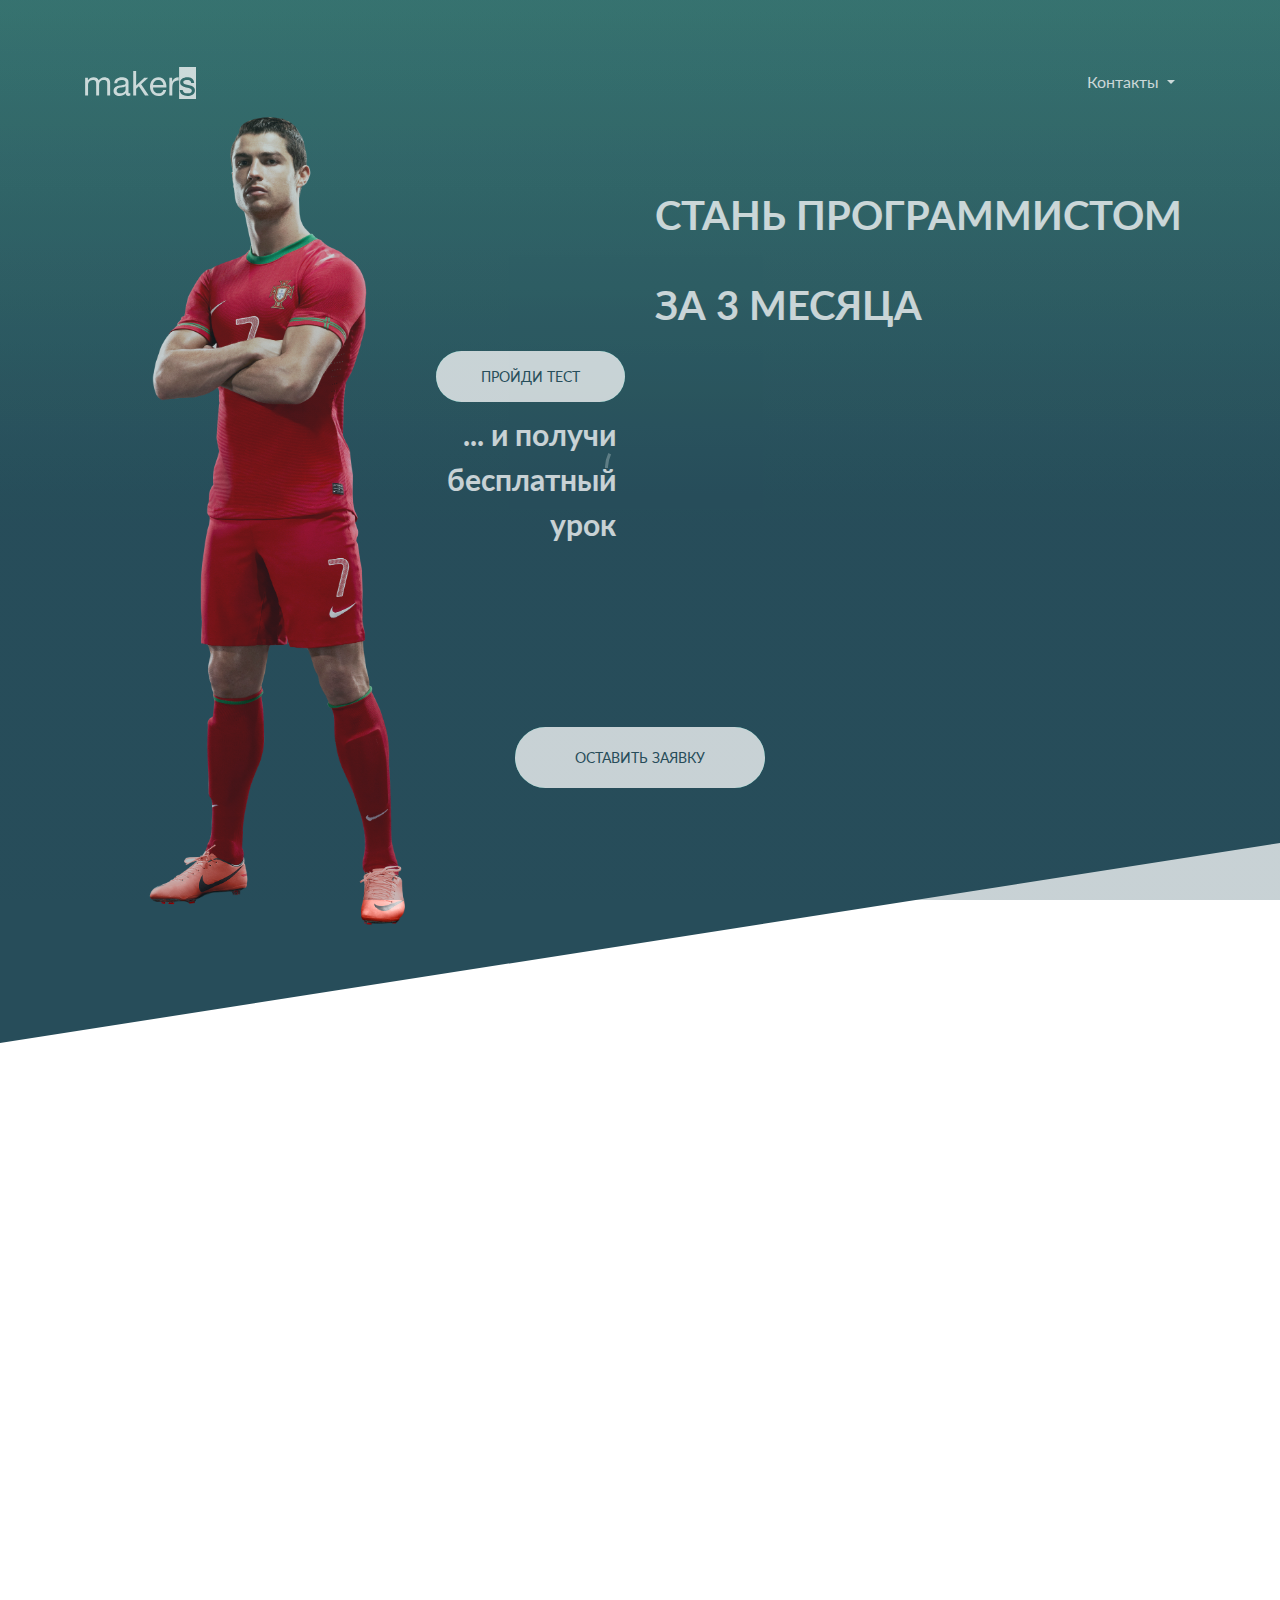
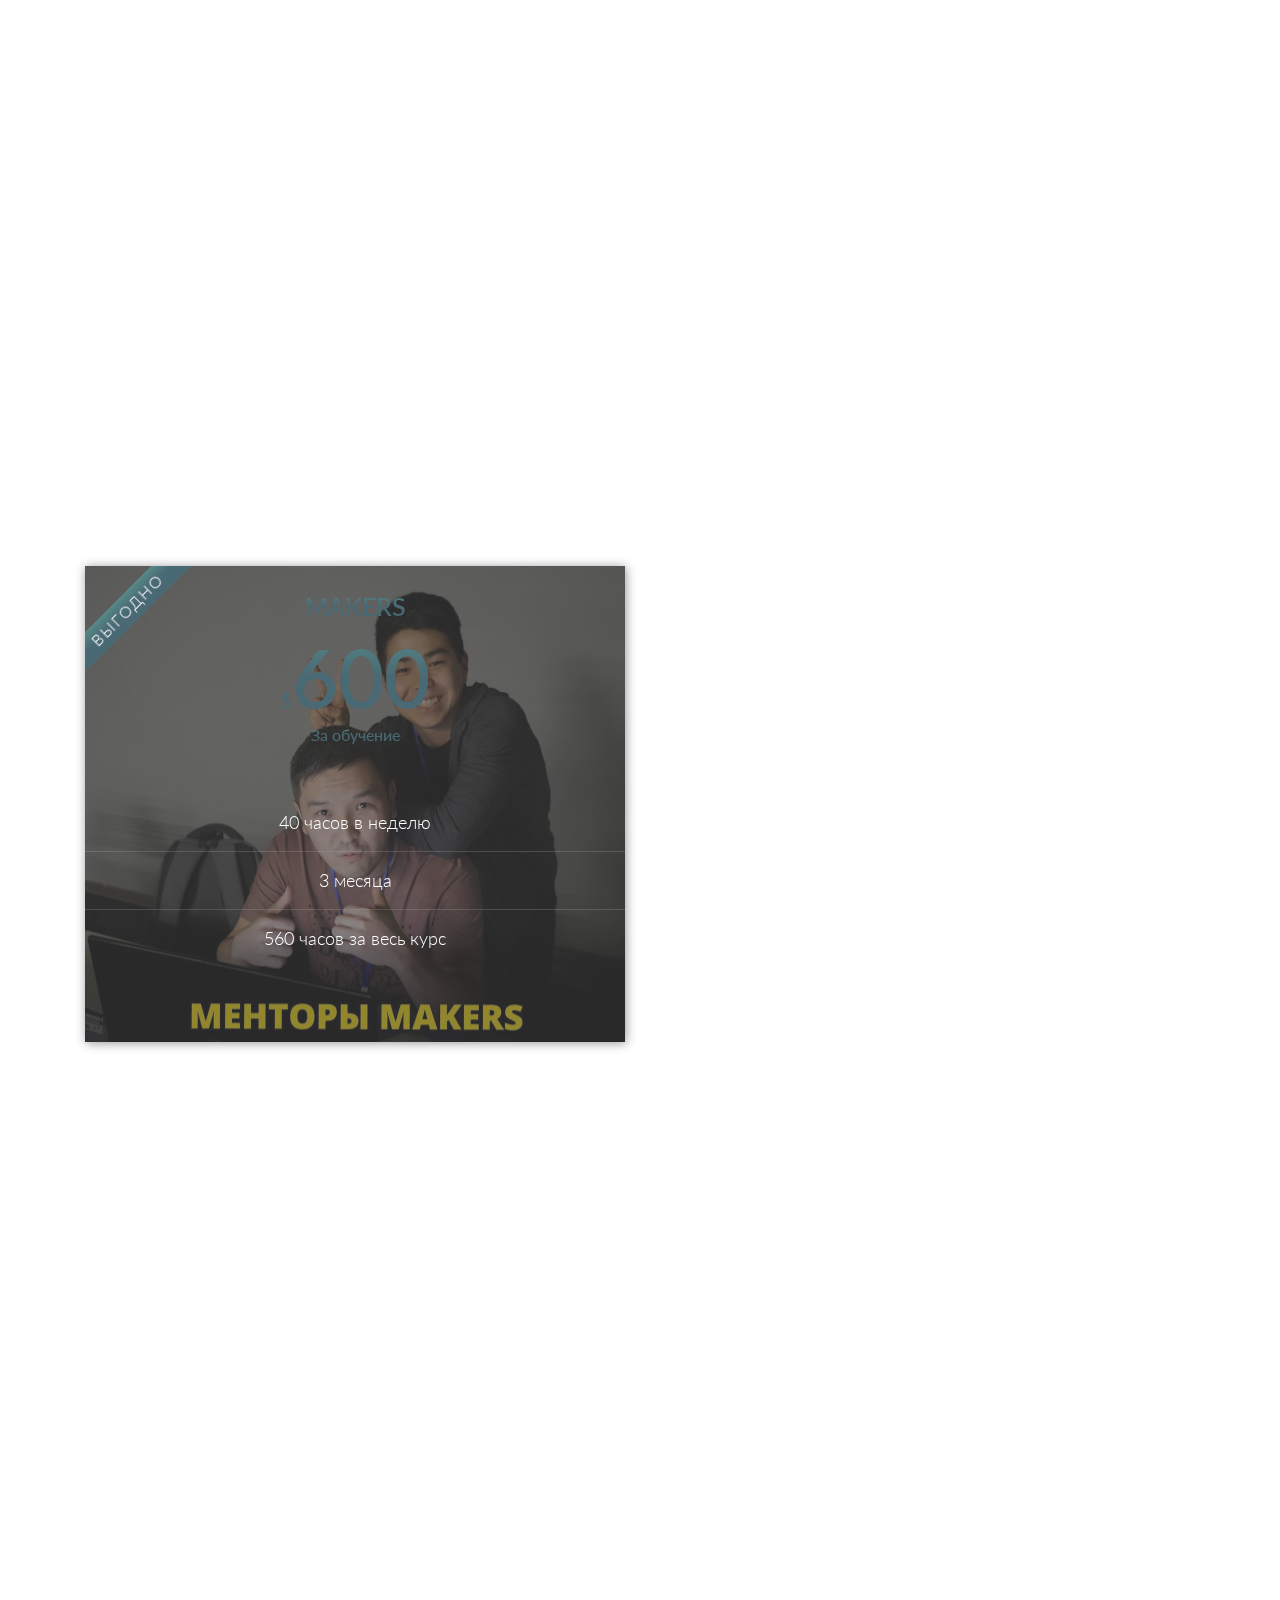
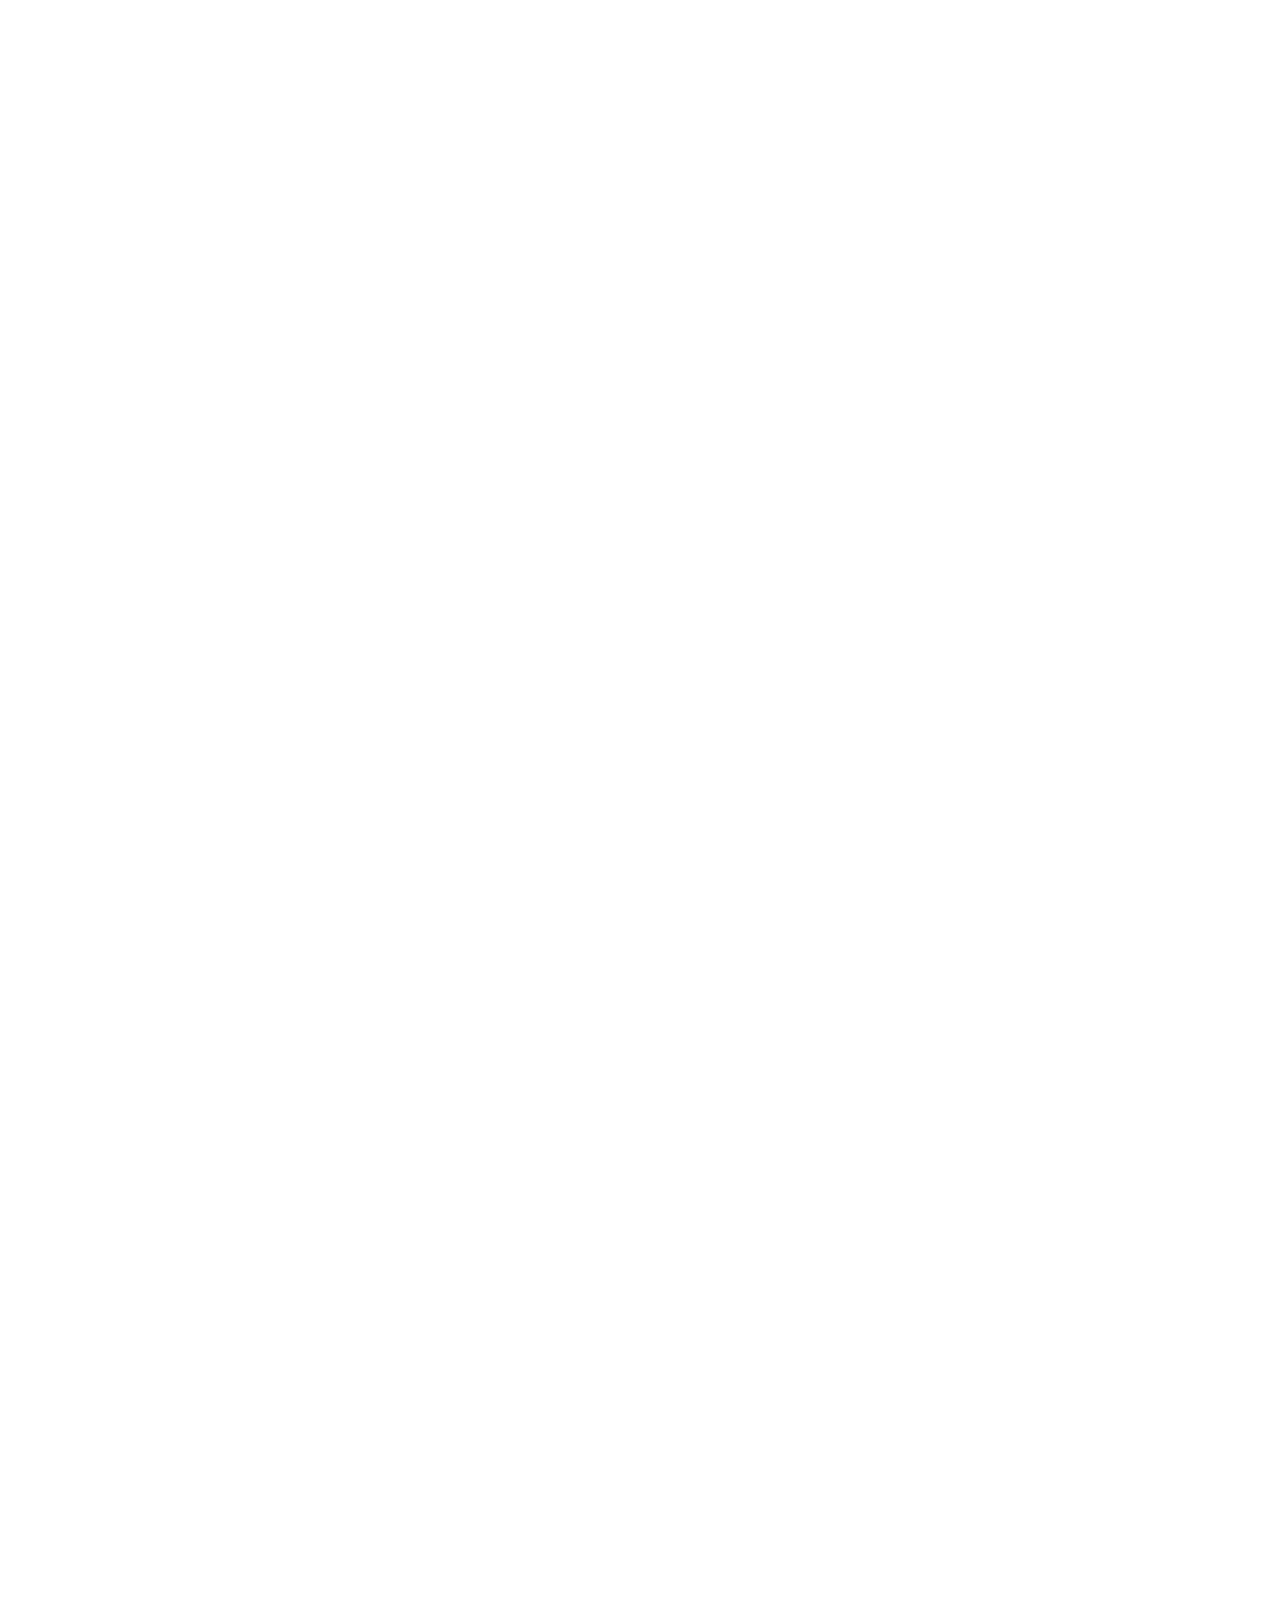
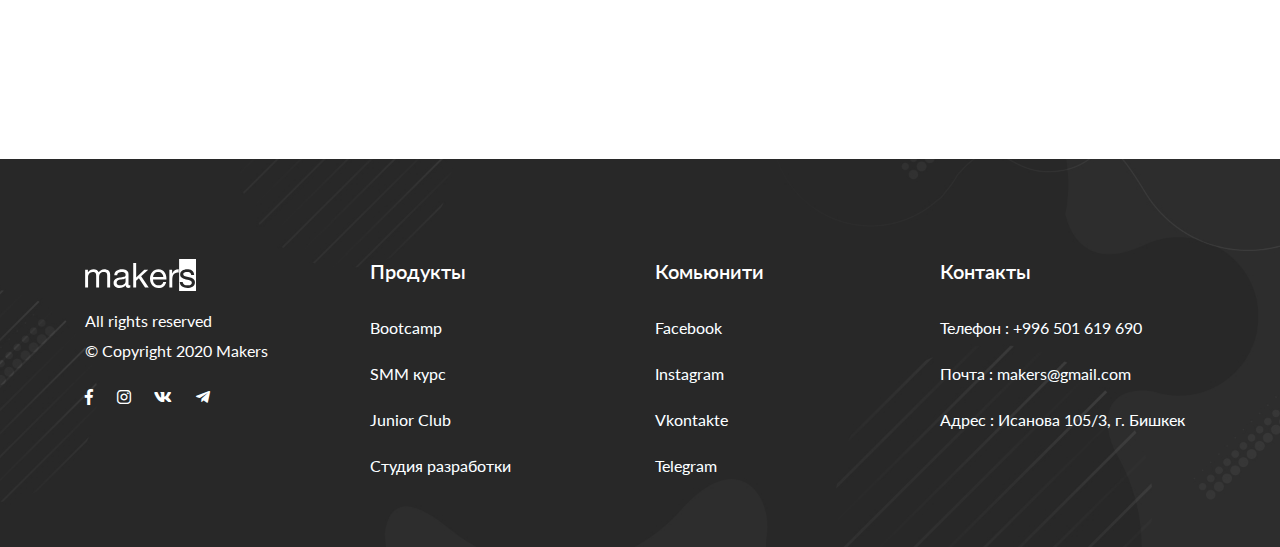
==== index.html @ 2da1b480 "all" ====
<!DOCTYPE html>
<html lang="en-US">

<head>
    <meta charset="utf-8">
    <meta http-equiv="X-UA-Compatible" content="IE=edge">
    <meta name="viewport" content="width=device-width, initial-scale=1">
    <!-- The above 3 meta tags *must* come first in the head; any other head content must come *after* these tags -->
    <title>Makers Landing Page | V.2</title>

    <!-- Favicon -->
    <link rel="icon" href="assets/img/favicon.ico">
    <!-- Bootstrap CSS -->
    <link href="assets/css/bootstrap.min.css" rel="stylesheet">

    <!-- Slick Slider -->
    <link href="assets/css/slick.css" rel="stylesheet">
    <link href="assets/css/slick-theme.css" rel="stylesheet">
    <link rel="stylesheet" href="assets/css/owl.carousel.min.css">
    <!-- <link rel="stylesheet" href="https://maxcdn.bootstrapcdn.com/bootstrap/3.3.6/css/bootstrap.min.css"
        integrity="sha384-1q8mTJOASx8j1Au+a5WDVnPi2lkFfwwEAa8hDDdjZlpLegxhjVME1fgjWPGmkzs7" crossorigin="anonymous"> -->

    <!-- AOS CSS -->
    <link href="assets/css/aos.css" rel="stylesheet">

    <link rel="stylesheet" href="assets/css/carousel.style.css">

    <!-- Lity CSS -->
    <link href="assets/css/lity.min.css" rel="stylesheet">

    <!-- Font Awesome CSS -->
    <link rel="stylesheet" href="assets/css/fontawesome-all.min.css">

    <!-- linearicons CSS -->
    <link rel="stylesheet" href="assets/css/linearicons.css">

    <!-- Our Min CSS -->
    <link href="assets/css/main.css" rel="stylesheet">
    <link href="assets/css/slider-begy.css" rel="stylesheet">

    <!-- Themes * You can select your color from color-1 , color-2 , color-3 , color-4 , ..etc * -->
    <!-- <link href="assets/css/color-1.css" rel="stylesheet"> -->
    <!-- <link href="assets/css/color-1.css" rel="stylesheet"> -->
    <!-- <link href="assets/css/color-2.css" rel="stylesheet"> -->
    <!-- <link href="assets/css/color-3.css" rel="stylesheet"> -->
    <!-- <link href="assets/css/color-4.css" rel="stylesheet"> -->
    <!-- <link href="assets/css/color-5.css" rel="stylesheet"> -->
    <!-- <link href="assets/css/color-6.css" rel="stylesheet"> -->
    <!-- <link href="assets/css/color-7.css" rel="stylesheet"> -->
    <!-- <link href="assets/css/color-8.css" rel="stylesheet"> -->
    <!-- <link href="assets/css/color-9.css" rel="stylesheet"> -->
    <!-- <link href="assets/css/color-10.css" rel="stylesheet"> -->
    <!-- <link href="assets/css/color-11.css" rel="stylesheet"> -->
    <!-- <link href="assets/css/color-12.css" rel="stylesheet"> -->
    <!-- <link href="assets/css/color-13.css" rel="stylesheet"> -->
    <!-- <link href="assets/css/color-14.css" rel="stylesheet"> -->
    <!-- <link href="assets/css/color-15.css" rel="stylesheet"> -->
    <!-- <link href="assets/css/color-16.css" rel="stylesheet"> -->
    <!-- <link href="assets/css/color-17.css" rel="stylesheet"> -->
    <!-- <link href="assets/css/color-18.css" rel="stylesheet"> -->
    <!-- <link href="assets/css/color-19.css" rel="stylesheet"> -->
    <link href="assets/css/color-20.css" rel="stylesheet">

    <!-- HTML5 shim and Respond.js for IE8 support of HTML5 elements and media queries -->
    <!-- WARNING: Respond.js doesn't work if you view the page via file:// -->
    <!--[if lt IE 9]>
          <script src="https://oss.maxcdn.com/html5shiv/3.7.3/html5shiv.min.js"></script>
          <script src="https://oss.maxcdn.com/respond/1.4.2/respond.min.js"></script>
        <![endif]-->
</head>

<body data-spy="scroll" data-target="#main_menu" data-offset="70">
    <!-- Start Preloader -->
    <div class="preloader">
        <div class="loader-wrapper">
            <div class="loader"></div>
        </div>
    </div>
    <!-- End Preloader -->

    <!-- Start Header -->
    <header class="foxapp-header">
        <nav class="navbar navbar-expand-lg navbar-light" id="foxapp_menu">
            <div class="container">
                <a class="navbar-brand" href="index.html">
                    <img src="assets/img/makers_white.svg" height="32" alt="">
                </a>
                <!-- <button class="navbar-toggler" type="button" data-toggle="collapse" data-target="#main_menu"
                    aria-controls="main_menu" aria-expanded="false" aria-label="Toggle navigation">
                    <span class="navbar-toggler-icon"></span>
                </button> -->
                <div class="" id="main_menu">
                    <ul class="navbar-nav ml-auto">
                        <li class="nav-item dropdown">
                            <a class="nav-link dropdown-toggle" href="#" id="navbarDropdown" role="button"
                                data-toggle="dropdown" aria-haspopup="true" aria-expanded="false">
                                Контакты
                            </a>
                            <div class="dropdown-menu" aria-labelledby="navbarDropdown">
                                <a class="dropdown-item anchor" href="mailto:makerskg@gmail.com"
                                    target="_blank">makers@gmail.com</a>
                                <a class="dropdown-item anchor" href="https://go.2gis.com/6dwvi" target="_blank">Исанова
                                    105/3, г. Бишкек</a>
                                <a class="dropdown-item anchor" href="tel:+996501619690" target="_blank">+996 501 619
                                    690</a>
                            </div>
                        </li>
                    </ul>
                </div>
            </div>
        </nav>
    </header>
    <!-- End Header -->

    <!-- Start Header -->
    <section id="slide" class="slide background-withcolor">
        <div class="content-bottom">
            <div class="container">
                <div class="row align-items-start leave-request-parent">
                    <div class="col-md-6 col-12" data-aos="fade-left" data-aos-delay="200">
                        <div class="align-items-center" style="margin-top: -100px;">
                            <img src="assets/img/cristiano-standing.png" class="overlay-main-img" alt=" ...">
                            <div class="overlay-main-text">
                                <a href="https://onlinetestpad.com/t/makersprebootcamp" target="_blank"
                                    class="btn btn-primary btn-white shadow btn-theme"><span>Пройди
                                        тест</span></a>
                                <div class="btn-mini-text">... и получи бесплатный <br> урок</div>
                            </div>
                        </div>

                        <div class="leave-request-mobile-block">
                            <button id="myBtn"
                                class="btn btn-primary btn-white shadow btn-theme leave-request-mobile thisBtn"><span>Оставить
                                    заявку</span></button>
                        </div>
                        <!-- <div class="card  text-white" style="width: 500px; height: auto;">
                            <img src="assets/img/cristiano-standing.png" class="card-img" alt="...">
                            <div class="card-img-overlay">
                                <a href="#" class="btn btn-primary btn-white shadow btn-theme"><span>Пройди
                                        тест</span></a>
                                <div class="btn-mini-text">... и получи бесплатный <br> урок</div>
                            </div>
                        </div> -->
                    </div>
                    <div class="col-md-6 col-12" data-aos="fade-right">
                        <h2>Стань программистом <br> за 3 месяца</h2>
                        <!-- <h2 style="margin-top: -35px">за 3 месяца</h2> -->
                        <!-- <div class="main-video">
                            <img class="play-parent" src="./assets/img/darina-1080.jpg" alt="">
                            <a href="https://www.youtube.com/watch?v=wGekyBXq2z8" data-lity>
                                <img class="play" src="./assets/img/play-icon.svg" alt="">
                            </a>
                        </div> -->
                        <div class="main-video">
                            <!-- <iframe width="560" height="315" src="https://www.youtube.com/embed/wQ-1NDoO1Nc?autoplay=2"
                                title="YouTube video player" frameborder="0"
                                allow="accelerometer; autoplay; clipboard-write; encrypted-media; gyroscope; picture-in-picture"
                                allowfullscreen></iframe> -->
                            <video autoplay muted class="video" src="./assets/video/makers.mp4"></video>
                        </div>

                        <!-- <iframe width="560" height="315" src="https://www.youtube.com/embed/wQ-1NDoO1Nc"
                            title="YouTube video player" frameborder="0"
                            allow="accelerometer; autoplay; clipboard-write; encrypted-media; gyroscope; picture-in-picture"
                            allowfullscreen></iframe> -->

                    </div>
                </div>

                <!-- Trigger/Open The Modal -->
                <button id="myBtn"
                    class="btn btn-primary btn-white shadow btn-theme leave-request thisBtn"><span>Оставить
                        заявку</span></button>



                <!-- The Modal -->
                <div id="myModal" class="modal">
                    <!-- Modal content -->
                    <div class="modal-content">
                        <!-- <h1>hello</h1> -->
                        <div class="modal-content-top">
                            <h3 style="color: black !important; margin-bottom: 22px">Оставить заявку</h3>
                            <span class="close">&times;</span>
                        </div>
                        <div class="d-flex flex-column inside-form">
                            <div class="">
                                <div class="form-group">
                                    <input type="text" id="inp-modal-name" class="inp-name-in-modal"
                                        placeholder="Введите ваше имя">
                                    <span class="focus-border"></span>
                                </div>
                            </div>
                            <div class="">
                                <div class="form-group">
                                    <input type="number" id="inp-modal-phone" class="inp-phone-in-modal"
                                        placeholder="Введите ваш телефон">
                                    <span class="focus-border"></span>
                                </div>
                            </div>
                            <div class="form-button-parent">
                                <div class="space-25"></div>
                                <button id="inp-submit-modal"
                                    class="btn-submit-modal btn btn-primary shadow btn-colord btn-theme btn-spin "><span>Отправить</span></button>
                            </div>
                        </div>
                    </div>

                </div>

            </div>
        </div>
        <div class="space-60"></div>
        <div class="space-50"></div>

    </section>
    <!-- End Header -->

    <!-- Slider section -->
    <section class="slider-begy padding-100">
        <div class="container">

            <div class="carousel" data-aos="fade-up">
                <button class="carousel-button carousel_button--left is-hidden"><i
                        class="fas fa-chevron-left"></i></button>
                <div class="carousel_track-container">
                    <ul class="carousel_track">
                        <li class="carousel_slide current-slide" data-find="rengoku">
                            <img class="carousel_image" src="http://x-tech.am/wp-content/uploads/2013/10/blog21.jpg"
                                alt="First slide">
                        </li>
                        <li class="carousel_slide" data-find="gojo">
                            <img class="carousel_image"
                                src="https://www.cybersecurity-insiders.com/wp-content/uploads/2017/07/Team.png"
                                alt="Second slide">
                        </li>
                        <li class="carousel_slide" data-find="yuji">
                            <img class="carousel_image"
                                src="https://rockcontent.com/wp-content/uploads/2021/02/video-platform.jpg"
                                alt="Third slide">
                        </li>
                        <li class="carousel_slide" data-find="izuku">
                            <img class="carousel_image"
                                src="https://kajabi-storefronts-production.kajabi-cdn.com/kajabi-storefronts-production/themes/2968041/settings_images/mDMVjQXySiy6SIIIv9gQ_happy_team_2.png"
                                alt="Third slide">
                        </li>
                        <li class="carousel_slide" data-find="naruto">
                            <img class="carousel_image"
                                src="https://www.internqueen.com/sites/default/files/images/blog/careercenter.jpg"
                                alt="Third slide">
                        </li>
                        <li class="carousel_slide" data-find="naruto">
                            <img class="carousel_image" src="https://i.ytimg.com/vi/gJnIwxX5_Xk/maxresdefault.jpg"
                                alt="Third slide">
                        </li>
                        <li class="carousel_slide" data-find="naruto">
                            <img class="carousel_image" src="https://i.ytimg.com/vi/rAXGOqfkSuU/maxresdefault.jpg"
                                alt="Third slide">
                        </li>
                    </ul>
                </div>
                <button class="carousel-button carousel_button--right"><i class="fas fa-chevron-right"></i></button>


                <div class="carousel_nav second-carousel_nav">
                    <button class="carousel_indicator current-slide-btn">Интерактивы</button>
                    <button class="carousel_indicator changeToDot">Команда</button>
                    <button class="carousel_indicator changeToDot">Видео платформа</button>
                    <button class="carousel_indicator changeToDot">Community</button>
                    <button class="carousel_indicator changeToDot">Карьерный центр</button>
                    <button class="carousel_indicator changeToDot">Программа обучения</button>
                    <button class="carousel_indicator changeToDot">Интенсив</button>
                </div>
            </div>
        </div>
    </section>
    <div class="space-50 hideIn-768"></div>
    <div class="space-50 hideIn-768"></div>



    <!-- Start App Price -->
    <section id="prices" class="why-us prices padding-100 background-fullwidth background-fixed "
        style="background-image: url(assets/img/gray-bg.jpg);">
        <div class="container">

            <!-- <section id="prices" class="prices padding-100">
        <div class="container"> -->
            <div class="row">
                <div class="text-center col-12 section-title" data-aos="fade-zoom-in">
                    <h3>Почему
                        <span> мы?</span>
                    </h3>
                    <div class="space-25"></div>
                    <!-- <p>Lorem ipsum madolor sit amet, consectetur adipisicing elit, sed do eiusmod tempor coli
                        incidit
                        labore
                        lorem ipsum amet madolor sit amet.</p> -->
                    <div class="space-50"></div>
                </div>
                <div class="col-md-6  col-12">
                    <div class="price-table text-center back-img" data-aos="fade-up">
                        <div class="top background-fullwidth">
                            <span class="offer">Выгодно</span>
                            <h4>MAKERS</h4>
                            <h3>
                                <span>$</span>600
                            </h3>
                            <h5>За обучение</h5>
                        </div>
                        <div class="bottoms here">
                            <ul>
                                <li>40 часов в неделю</li>
                                <li>3 месяца</li>
                                <li>560 часов за весь курс</li>
                            </ul>
                            <div class="space-50"></div>
                        </div>
                    </div>
                </div>
                <div class="col-md-6  col-12">
                    <div class="price-table text-center" data-aos="fade-up">
                        <div class="top background-fullwidth">
                            <h4>ДРУГИЕ КУРСЫ</h4>
                            <h3>
                                <span>$</span>1000
                            </h3>
                            <h5>За обучение</h5>
                        </div>
                        <div class="bottoms not">
                            <ul>
                                <li>9 часов в неделю</li>
                                <li>9 месяцев</li>
                                <li>360 часов за 9 месяцев</li>
                            </ul>
                            <div class="space-50"></div>
                        </div>
                    </div>
                </div>
            </div>
        </div>
    </section>
    <!-- End App Price  -->

    <!-- Start Clients Testimonial -->
    <section id="testimonial" class="clients-testimonial padding-100">
        <div class="container">
            <div class="row">
                <div class="text-center col-12 section-title" data-aos="fade-zoom-in">
                    <h3>
                        <span> Отзывы</span>
                    </h3>
                    <div class="space-25"></div>
                    <!-- <p>Lorem ipsum madolor sit amet, consectetur adipisicing elit, sed do eiusmod tempor coli
                        incidit
                        labore
                        lorem ipsum amet madolor sit amet.</p> -->
                    <div class="space-50"></div>
                </div>
                <div class="col-12">
                    <div class="testimonial-slider" data-aos="fade-up">
                        <div class="item">
                            <div class="client-testimonial">
                                <p>
                                    Completely build backend ROI whereas cross-media metrics. Collaboratively deploy
                                    customer directed web-readiness via global testing procedures. Appropriately
                                    reinvent distributed innovation.
                                </p>
                            </div>
                            <div class="client-info d-flex align-items-center">
                                <figure>
                                    <img src="https://via.placeholder.com/60x60" class="img-fluid" alt="">
                                </figure>
                                <div>
                                    <h3>Сатору Годжо</h3>
                                    <h6>Учитель - Токийская школа магии</h6>
                                </div>
                            </div>
                        </div>
                        <div class="item">
                            <div class="client-testimonial">
                                <p>
                                    If you can design one thing you can design everything with Front. Just believe it.
                                    Collaboratively repurpose performance based e-commerce without cost. It's beautiful
                                    and the coding is done quickly and seamlessly.
                                </p>
                            </div>
                            <div class="client-info d-flex align-items-center">
                                <figure>
                                    <img src="https://via.placeholder.com/60x60" class="img-fluid" alt="">
                                </figure>
                                <div>
                                    <h3>Камада Танжиро</h3>
                                    <h6>Охотник на демонов - Япония</h6>
                                </div>
                            </div>
                        </div>
                        <div class="item">
                            <div class="client-testimonial">
                                <p>
                                    If you can design one thing you can design everything with Front. Just believe it.
                                    Collaboratively repurpose performance based e-commerce without cost. It's beautiful
                                    and the coding is done quickly and seamlessly.
                                </p>
                            </div>
                            <div class="client-info d-flex align-items-center">
                                <figure>
                                    <img src="https://via.placeholder.com/60x60" class="img-fluid" alt="">
                                </figure>
                                <div>
                                    <h3>Мидория Изуку</h3>
                                    <h6>Про герой - ЮЭЙ</h6>
                                </div>
                            </div>
                        </div>
                        <div class="item">
                            <div class="client-testimonial">
                                <p>
                                    Completely build backend ROI whereas cross-media metrics. Collaboratively deploy
                                    customer directed web-readiness via global testing procedures. Appropriately
                                    reinvent distributed innovation.
                                </p>
                            </div>
                            <div class="client-info d-flex align-items-center">
                                <figure>
                                    <img src="https://via.placeholder.com/60x60" class="img-fluid" alt="">
                                </figure>
                                <div>
                                    <h3>Итадори Юджи</h3>
                                    <h6>Маг - Токийская магическая школа</h6>
                                </div>
                            </div>
                        </div>
                        <div class="item">
                            <div class="client-testimonial">
                                <p>
                                    Lorem ipsum dolor sit amet consectetur adipisicing elit. Odit fugit dignissimos
                                    nihil deleniti sunt enim cupiditate quia
                                    officia suscipit est saepe atque expedita, natus numquam animi inventore harum
                                    esse
                                    ut.
                                </p>
                            </div>
                            <div class="client-info d-flex align-items-center">
                                <figure>
                                    <img src="https://via.placeholder.com/60x60" class="img-fluid" alt="">
                                </figure>
                                <div>
                                    <h3>Куросаки Ичиго</h3>
                                    <h6>Шинигами - Каракура Готей 13</h6>
                                </div>
                            </div>
                        </div>
                        <div class="item">
                            <div class="client-testimonial">
                                <p>
                                    Lorem ipsum dolor sit amet consectetur adipisicing elit. Odit fugit dignissimos
                                    nihil deleniti sunt enim cupiditate quia
                                    officia suscipit est saepe atque expedita, natus numquam animi inventore harum
                                    esse
                                    ut.
                                </p>
                            </div>
                            <div class="client-info d-flex align-items-center">
                                <figure>
                                    <img src="https://via.placeholder.com/60x60" class="img-fluid" alt="">
                                </figure>
                                <div>
                                    <h3>Naruto Uzumaki</h3>
                                    <h6>Hokage - Скрытый лист</h6>
                                </div>
                            </div>
                        </div>
                    </div>
                </div>

            </div>
        </div>
    </section>
    <!-- End Clients Testimonial  -->

    <!-- Start FAQ -->


    <!-- Start FAQ -->
    <section id="faq" class="why-us faq padding-100 background-fullwidth background-fixed "
        style="background-image: url(assets/img/gray-bg.jpg);">
        <div class="container">

            <!-- <section id="faq" class="faq padding-100">
        <div class="container"> -->
            <div class="row">
                <div class="text-center col-12 section-title" data-aos="fade-zoom-in">
                    <h3>
                        <span> FAQ</span>
                    </h3>
                    <div class="space-50"></div>
                </div>
            </div>
            <div class="row align-items-center justify-content-center">
                <!--align-items-center-->
                <div class="col-md-10 col-12" data-aos="fade-right">
                    <div class="accordion" id="faqAccordion">
                        <div class="card shadow">
                            <div class="card-header" id="heading_1">
                                <h5 class="mb-0">
                                    <button class="btn btn-link" type="button" data-toggle="collapse"
                                        data-target="#collapse_1" aria-expanded="true" aria-controls="collapse_1">
                                        Что мне нужно знать для участия в данной программе?
                                    </button>
                                </h5>
                            </div>

                            <div id="collapse_1" class="collapse show" aria-labelledby="heading_1"
                                data-parent="#faqAccordion">
                                <div class="card-body">
                                    Необходимо умение пользоваться компьютером и печатать на приемлемой скорости. Если
                                    вы прошли наш тест, то ваших знаний достаточно, чтобы учиться.
                                </div>
                            </div>
                        </div>
                        <div class="card shadow">
                            <div class="card-header" id="heading_2">
                                <h5 class="mb-0">
                                    <button class="btn btn-link collapsed" type="button" data-toggle="collapse"
                                        data-target="#collapse_2" aria-expanded="false" aria-controls="collapse_2">
                                        Почему я должен/должна учиться у вас?
                                    </button>
                                </h5>
                            </div>
                            <div id="collapse_2" class="collapse" aria-labelledby="heading_2"
                                data-parent="#faqAccordion">
                                <div class="card-body">
                                    <ul>
                                        <li>у нас в неделю 40 часов – у других в неделю 9 часов</li>
                                        <li>у нас 3 месяца – у других 9 месяцев</li>
                                        <li>у нас 520 часов за 3 месяца – у других 360 часов за 9 месяцев</li>
                                        <li>у нас $600 – у них $1000</li>
                                        <li>у нас атмосферно, обучение через интерактивы и разборы – у них скучные
                                            лекции</li>
                                    </ul>
                                </div>
                            </div>
                        </div>
                        <div class="card shadow">
                            <div class="card-header" id="heading_3">
                                <h5 class="mb-0">
                                    <button class="btn btn-link collapsed" type="button" data-toggle="collapse"
                                        data-target="#collapse_3" aria-expanded="false" aria-controls="collapse_3">
                                        Нужен ли мне свой ноутбук?
                                    </button>
                                </h5>
                            </div>
                            <div id="collapse_3" class="collapse" aria-labelledby="heading_3"
                                data-parent="#faqAccordion">
                                <div class="card-body">
                                    Да. Необходимо иметь свой ноутбук. Характеристики: минимум 4 ГБ оперативной памяти,
                                    2 ядровый процессор. В идеале: 8 ГБ оперативной памяти и процессор с 4 ядрами.
                                </div>
                            </div>
                        </div>
                        <div class="hidden-faqs">
                            <div class="card shadow">
                                <div class="card-header" id="heading_4">
                                    <h5 class="mb-0">
                                        <button class="btn btn-link collapsed" type="button" data-toggle="collapse"
                                            data-target="#collapse_4" aria-expanded="false" aria-controls="collapse_4">
                                            Можно ли обучаться онлайн?
                                        </button>
                                    </h5>
                                </div>
                                <div id="collapse_4" class="collapse" aria-labelledby="heading_4"
                                    data-parent="#faqAccordion">
                                    <div class="card-body">
                                        К сожалению, нет. У нас полностью оффлайн. При онлайн обучении 70-90% не доходят
                                        до конца и бросают обучение в силу отсутствии мотивации или живого общения с
                                        менторами, а в оффлайн формате эти проблемы исключаются.
                                    </div>
                                </div>
                            </div>
                            <div class="card shadow">
                                <div class="card-header" id="heading_5">
                                    <h5 class="mb-0">
                                        <button class="btn btn-link collapsed" type="button" data-toggle="collapse"
                                            data-target="#collapse_5" aria-expanded="false" aria-controls="collapse_5">
                                            Я хочу учиться, но у меня есть постоянная работа. Могу ли я совмещать работу
                                            с учебой?
                                        </button>
                                    </h5>
                                </div>
                                <div id="collapse_5" class="collapse" aria-labelledby="heading_5"
                                    data-parent="#faqAccordion">
                                    <div class="card-body">
                                        Необходимо уделять минимум 5 часов в день на учебу. Или можем предложить
                                        вечерние группы с 18.30 - 21.30
                                    </div>
                                </div>
                            </div>

                            <div class="card shadow">
                                <div class="card-header" id="heading_6">
                                    <h5 class="mb-0">
                                        <button class="btn btn-link collapsed" type="button" data-toggle="collapse"
                                            data-target="#collapse_6" aria-expanded="false" aria-controls="collapse_6">
                                            Есть ли вечерние группы?
                                        </button>
                                    </h5>
                                </div>
                                <div id="collapse_6" class="collapse" aria-labelledby="heading_6"
                                    data-parent="#faqAccordion">
                                    <div class="card-body">
                                        Да, есть. Также 5 дней в неделю, по 3 часа. С 18.30 - 21.30
                                    </div>
                                </div>
                            </div>

                            <div class="card shadow">
                                <div class="card-header" id="heading_7">
                                    <h5 class="mb-0">
                                        <button class="btn btn-link collapsed" type="button" data-toggle="collapse"
                                            data-target="#collapse_7" aria-expanded="false" aria-controls="collapse_7">
                                            Сколько менторов будут нас поддерживать?
                                        </button>
                                    </h5>
                                </div>
                                <div id="collapse_7" class="collapse" aria-labelledby="heading_7"
                                    data-parent="#faqAccordion">
                                    <div class="card-body">
                                        В команде 1 главный ментор, минимум 3 помощника ментора и 1 модератор группы
                                    </div>
                                </div>
                            </div>

                            <div class="card shadow">
                                <div class="card-header" id="heading_8">
                                    <h5 class="mb-0">
                                        <button class="btn btn-link collapsed" type="button" data-toggle="collapse"
                                            data-target="#collapse_8" aria-expanded="false" aria-controls="collapse_8">
                                            У меня есть опыт в программировании, могу ли обучаться у вас?
                                        </button>
                                    </h5>
                                </div>
                                <div id="collapse_8" class="collapse" aria-labelledby="heading_8"
                                    data-parent="#faqAccordion">
                                    <div class="card-body">
                                        Да, конечно. Это будет преимуществом. Рекомендуем начать с начала, так как у нас
                                        много практики и вы обязательно узнаете что то новое или хотя-бы подкрепите свои
                                        знания
                                    </div>
                                </div>
                            </div>

                            <div class="card shadow">
                                <div class="card-header" id="heading_9">
                                    <h5 class="mb-0">
                                        <button class="btn btn-link collapsed" type="button" data-toggle="collapse"
                                            data-target="#collapse_9" aria-expanded="false" aria-controls="collapse_9">
                                            Со скольки лет берете на обучение и есть ли возрастные ограничения?
                                        </button>
                                    </h5>
                                </div>
                                <div id="collapse_9" class="collapse" aria-labelledby="heading_9"
                                    data-parent="#faqAccordion">
                                    <div class="card-body">
                                        Нет жестких ограничений. Обычно принимаем старше 14 лет, а самому взрослому
                                        участнику было 42 года
                                    </div>
                                </div>
                            </div>

                            <div class="card shadow">
                                <div class="card-header" id="heading_10">
                                    <h5 class="mb-0">
                                        <button class="btn btn-link collapsed" type="button" data-toggle="collapse"
                                            data-target="#collapse_10" aria-expanded="false"
                                            aria-controls="collapse_10">
                                            Что я буду знать в итоге?
                                        </button>
                                    </h5>
                                </div>
                                <div id="collapse_10" class="collapse" aria-labelledby="heading_10"
                                    data-parent="#faqAccordion">
                                    <div class="card-body">
                                        Вы будете начинающим frontend/backend разработчиком готовым работать над
                                        проектами
                                    </div>
                                </div>
                            </div>

                            <div class="card shadow">
                                <div class="card-header" id="heading_11">
                                    <h5 class="mb-0">
                                        <button class="btn btn-link collapsed" type="button" data-toggle="collapse"
                                            data-target="#collapse_11" aria-expanded="false"
                                            aria-controls="collapse_11">
                                            Поможете ли мне с трудоустройством?
                                        </button>
                                    </h5>
                                </div>
                                <div id="collapse_11" class="collapse" aria-labelledby="heading_11"
                                    data-parent="#faqAccordion">
                                    <div class="card-body">
                                        У нас есть свой карьерный центр, в котором работают опытные карьерные
                                        консультанты. Вы пройдете тестовые собеседования и научитесь писать резюме.
                                        Лучших выпускников рекомендуем партнерам. Также гарантированно берем на
                                        стажировку до 5 человек
                                    </div>
                                </div>
                            </div>

                            <div class="card shadow">
                                <div class="card-header" id="heading_12">
                                    <h5 class="mb-0">
                                        <button class="btn btn-link collapsed" type="button" data-toggle="collapse"
                                            data-target="#collapse_12" aria-expanded="false"
                                            aria-controls="collapse_12">
                                            Есть ли скидки?
                                        </button>
                                    </h5>
                                </div>
                                <div id="collapse_12" class="collapse" aria-labelledby="heading_12"
                                    data-parent="#faqAccordion">
                                    <div class="card-body">
                                        Мы даем скидку 10% всем, кто оплатит всю сумму за весь курс
                                    </div>
                                </div>
                            </div>

                            <div class="card shadow">
                                <div class="card-header" id="heading_13">
                                    <h5 class="mb-0">
                                        <button class="btn btn-link collapsed" type="button" data-toggle="collapse"
                                            data-target="#collapse_13" aria-expanded="false"
                                            aria-controls="collapse_13">
                                            Сколько человек в группе?
                                        </button>
                                    </h5>
                                </div>
                                <div id="collapse_13" class="collapse" aria-labelledby="heading_13"
                                    data-parent="#faqAccordion">
                                    <div class="card-body">
                                        У нас нет групп, есть потоки. У одном потоке 40-50 человек. Площадь помещения, в
                                        котором проходит обучение составляет 100 кв. метров - тесно никому не будет.
                                        Также, с вами будет работать команда менторов из 5-8 человек. Без внимания никто
                                        не останется, команда менторов будет помогать каждому. Также, в вашем
                                        распоряжении также коворкинг с площадью более 300 кв. метров
                                    </div>
                                </div>
                            </div>

                            <div class="card shadow">
                                <div class="card-header" id="heading_14">
                                    <h5 class="mb-0">
                                        <button class="btn btn-link collapsed" type="button" data-toggle="collapse"
                                            data-target="#collapse_14" aria-expanded="false"
                                            aria-controls="collapse_14">По 8 часов в день это не много?Сколько человек в
                                            группе?
                                        </button>
                                    </h5>
                                </div>
                                <div id="collapse_14" class="collapse" aria-labelledby="heading_14"
                                    data-parent="#faqAccordion">
                                    <div class="card-body">
                                        Нет, ведь когда станете программистом, будете в день работать больше 8 часов.
                                        Предусмотренны перерывы, а также будут различные интерактивы, игры,
                                        соревнования, хакатоны и пр., другими словами вы не будете просто сидеть 8 часов
                                        и слушать или писать. Мы обучаем уже два года и никогда с этим проблем не было
                                    </div>
                                </div>
                            </div>

                            <div class="card shadow">
                                <div class="card-header" id="heading_15">
                                    <h5 class="mb-0">
                                        <button class="btn btn-link collapsed" type="button" data-toggle="collapse"
                                            data-target="#collapse_15" aria-expanded="false"
                                            aria-controls="collapse_15">За три месяца стану Junior?
                                        </button>
                                    </h5>
                                </div>
                                <div id="collapse_15" class="collapse" aria-labelledby="heading_15"
                                    data-parent="#faqAccordion">
                                    <div class="card-body">
                                        Да, вы станете начинающим Junior разработчиком. Ваших знаний будет достаточно
                                        чтобы проходить стажировку и работать
                                    </div>
                                </div>
                            </div>

                            <div class="card shadow">
                                <div class="card-header" id="heading_16">
                                    <h5 class="mb-0">
                                        <button class="btn btn-link collapsed" type="button" data-toggle="collapse"
                                            data-target="#collapse_16" aria-expanded="false"
                                            aria-controls="collapse_16">Можно ли обучаться в кредит?
                                        </button>
                                    </h5>
                                </div>
                                <div id="collapse_16" class="collapse" aria-labelledby="heading_16"
                                    data-parent="#faqAccordion">
                                    <div class="card-body">
                                        Да, можете оформить через банк “Бай Тушум”. Необходимо предоставить паспорт и
                                        справку о доходах за последние 6 месяцев или патент
                                    </div>
                                </div>
                            </div>

                            <div class="card shadow">
                                <div class="card-header" id="heading_17">
                                    <h5 class="mb-0">
                                        <button class="btn btn-link collapsed" type="button" data-toggle="collapse"
                                            data-target="#collapse_17" aria-expanded="false"
                                            aria-controls="collapse_17">Можно взглянуть на программу обучения?
                                        </button>
                                    </h5>
                                </div>
                                <div id="collapse_17" class="collapse" aria-labelledby="heading_17"
                                    data-parent="#faqAccordion">
                                    <div class="card-body">
                                        Можете написать нам, мы вышлем содержание
                                    </div>
                                </div>
                            </div>

                            <div class="card shadow">
                                <div class="card-header" id="heading_18">
                                    <h5 class="mb-0">
                                        <button class="btn btn-link collapsed" type="button" data-toggle="collapse"
                                            data-target="#collapse_18" aria-expanded="false"
                                            aria-controls="collapse_18">Мне (25-50) лет могу ли я научиться? (у вас
                                            молодые в группе)
                                        </button>
                                    </h5>
                                </div>
                                <div id="collapse_18" class="collapse" aria-labelledby="heading_18"
                                    data-parent="#faqAccordion">
                                    <div class="card-body">
                                        Да, это не помеха. Средний возраст наших студентов - 28, самому старшему
                                        участнику было 42
                                    </div>
                                </div>
                            </div>

                            <div class="card shadow">
                                <div class="card-header" id="heading_19">
                                    <h5 class="mb-0">
                                        <button class="btn btn-link collapsed" type="button" data-toggle="collapse"
                                            data-target="#collapse_19" aria-expanded="false"
                                            aria-controls="collapse_19">
                                            Сертификат есть? Сертификат лицензирован? Сертификат международный?
                                        </button>
                                    </h5>
                                </div>
                                <div id="collapse_19" class="collapse" aria-labelledby="heading_19"
                                    data-parent="#faqAccordion">
                                    <div class="card-body">
                                        Сертификат выдается только тем, кто защитил свой дипломный проект. Сертификат не
                                        лицензирован и не международного образца. Для получения работы программиста
                                        сертификат не нужен. Компания при приеме на работу проверяет ваши знанияи
                                        проекты, которые вы делали
                                    </div>
                                </div>
                            </div>

                            <div class="card shadow">
                                <div class="card-header" id="heading_20">
                                    <h5 class="mb-0">
                                        <button class="btn btn-link collapsed" type="button" data-toggle="collapse"
                                            data-target="#collapse_20" aria-expanded="false"
                                            aria-controls="collapse_20">
                                            Можно ли пропускать некоторые дни?
                                        </button>
                                    </h5>
                                </div>
                                <div id="collapse_20" class="collapse" aria-labelledby="heading_20"
                                    data-parent="#faqAccordion">
                                    <div class="card-body">
                                        Только при уважительных причинах. В обычные дни - нет. Если пропустили, все
                                        материалы будут хранится и вы сможете наверстать упущенное
                                    </div>
                                </div>
                            </div>

                            <div class="card shadow">
                                <div class="card-header" id="heading_21">
                                    <h5 class="mb-0">
                                        <button class="btn btn-link collapsed" type="button" data-toggle="collapse"
                                            data-target="#collapse_21" aria-expanded="false"
                                            aria-controls="collapse_21">
                                            Нужно ли знать математику, английский?
                                        </button>
                                    </h5>
                                </div>
                                <div id="collapse_21" class="collapse" aria-labelledby="heading_21"
                                    data-parent="#faqAccordion">
                                    <div class="card-body">
                                        На данном этапе - нет. Математика и английский вам не пригодятся
                                    </div>
                                </div>
                            </div>

                            <div class="card shadow">
                                <div class="card-header" id="heading_22">
                                    <h5 class="mb-0">
                                        <button class="btn btn-link collapsed" type="button" data-toggle="collapse"
                                            data-target="#collapse_22" aria-expanded="false"
                                            aria-controls="collapse_22">
                                            С нуля могу освоить?
                                        </button>
                                    </h5>
                                </div>
                                <div id="collapse_22" class="collapse" aria-labelledby="heading_22"
                                    data-parent="#faqAccordion">
                                    <div class="card-body">
                                        Да, у нас все участники с нуля. Наш буткэмп адаптирован для новичков в
                                        программировании
                                    </div>
                                </div>
                            </div>
                        </div>
                        <div class="show-more-accordeon">
                            <button class="act-buttons show-btn">
                                <i class="fas fa-chevron-down"></i>
                            </button>
                            <button class="act-buttons hide-btn btn-hidden">
                                <i class="fas fa-chevron-up"></i>
                            </button>
                        </div>
                    </div>
                </div>
            </div>
        </div>
    </section>
    <!-- End FAQ  -->


    <!-- Start  Git in touch -->
    <section id="git_in_touch" class="git-in-touch padding-100">
        <div class="container">
            <div class="row align-items-center justify-content-around">
                <!-- <div class="col-lg-6 col-12" data-aos="fade-right">
                    <h2>Оставь свои контакты и получи один из призов!</h2>
                </div> -->
                <div class="col-lg-6 col-12 gray-panel-contact categories" data-aos="fade-right">
                    <h3>Оставь свои контакты и получи один из призов!</h3>

                    <!-- <script src="https://static.airtable.com/js/embed/embed_snippet_v1.js"></script><iframe
                        class="airtable-embed airtable-dynamic-height"
                        src="https://airtable.com/embed/shrplXVbdSWe9nnAs?backgroundColor=blue" frameborder="0"
                        onmousewheel="" width="100%" height="1343"
                        style="background: transparent; border: 1px solid #ccc;"></iframe> -->
                    <form target="hidden_iframe"
                        action="https://docs.google.com/forms/u/0/d/e/1FAIpQLSdPhM5L2te1MX3E4X4BLdYmTryJ7GD6XWpDbI27mBirxn0Yrw/formResponse"
                        data-aos="fade-up">

                        <iframe name="hidden_iframe" id="hidden_iframe" style="display:none;"
                            src="https://docs.google.com/forms/d/e/1FAIpQLSdPhM5L2te1MX3E4X4BLdYmTryJ7GD6XWpDbI27mBirxn0Yrw/viewform?embedded=true"
                            width="640" height="773" frameborder="0" marginheight="0" marginwidth="0">Загрузка…</iframe>
                        <div class="d-flex flex-column inside-form">
                            <div class="">
                                <div class="form-group">
                                    <input name="entry.441433024" type="text" class="form-control inp-name"
                                        placeholder="Введите ваше имя">
                                    <span class="focus-border"></span>
                                </div>
                            </div>
                            <div class="">
                                <div class="form-group">
                                    <input name="entry.1096464599" type="number" class="form-control inp-phone"
                                        placeholder="Введите ваш телефон">
                                    <span class="focus-border"></span>
                                    <input style="opacity: 0;" type="text" name="entry.1824208857" value="website">
                                </div>
                            </div>
                            <div class="">
                                <div class="space-25"></div>
                                <button type="submit" id="myBtnSecond"
                                    class="btn-submit btn btn-primary shadow btn-colord btn-theme btn-spin go-spin"><span>Отправить</span>
                                </button>
                                <button>ok</button>
                            </div>
                        </div>
                    </form>
                    <div class="space-50"></div>

                </div>
                <div class="col-lg-6 col-12 d-flex justify-content-center" data-aos="fade-left" data-aos-delay="400">
                    <!-- <img src="assets/img/mobile-6.png" class="img-fluid d-block mx-auto" alt=""> -->
                    <div class="deal-wheel">
                        <!-- блок с призами -->
                        <ul class="spinner"></ul>
                        <!-- язычок барабана -->
                        <div class="ticker"></div>
                        <!-- кнопка -->
                        <!-- <button class="btn-spin">ОТПРАВИТЬ</button> -->
                    </div>
                </div>
            </div>
            <!-- Trigger/Open The Modal -->
            <!-- <button id="myBtn" class="btn btn-primary btn-white shadow btn-theme leave-request"><span>Оставить
                            заявку</span></button> -->
            <!-- The Modal -->
            <div id="modalSecond" class="modalSecond modal">
                <!-- Modal content -->
                <div class="modal-contentSecond modal-content">
                    <div class="modal-content-top">
                        <!-- <h3 style="color: black !important; margin-bottom: 22px">Спасибо за вашу заявку
                                </h3> -->
                        <span class="close closeSecond">&times;</span>
                    </div>
                </div>

            </div>
        </div>
    </section>




    <!-- Start  Footer -->
    <footer class="padding-100 pb-0">
        <div class="space-30"></div>
        <div class="footer-widgets">
            <div class="container">
                <div class="row">
                    <div class="col-lg-3 col-md-6 col-12">
                        <div class="widget widget-hover">
                            <!-- <img src="assets/img/fox-logo.png" class="img-fluid" alt=""> -->
                            <img src="assets/img/makers_white.svg" height="32" alt="">
                            <p>All rights reserved <br> © Copyright 2020 Makers </p>
                            <ul class="d-flex justify-content-between social-icons">
                                <li class="facebook">
                                    <a href="https://facebook.com/Makers-Bootcamp-561894737582204/" target="_blank"><i
                                            class="fab fa-facebook-f"></i></a>
                                </li>
                                <li class="instagram">
                                    <a href="https://www.instagram.com/makerskg" target="_blank"><i
                                            class="fab fa-instagram"></i></a>
                                </li>
                                <li class="linkedin">
                                    <a href="https://vk.com/makerskg" target="_blank"><i class="fab fa-vk"></i></a>
                                </li>
                                <li class="twitter">
                                    <a href="https://t.me/makerskg" target="_blank"><i
                                            class="fab fa-telegram-plane"></i></a>
                                </li>
                            </ul>
                        </div>
                    </div>
                    <div class="col-lg-3 col-md-6 col-12">
                        <div class="widget">
                            <h6>Продукты</h6>
                            <ul>
                                <li>
                                    <a target="_blank" href="https://bootcamp.makers.kg">Bootcamp</a>
                                </li>
                                <li>
                                    <a target="_blank" href="https://smm.makers.kg">SMM курс</a>
                                </li>
                                <li>
                                    <a target="_blank" href="https://juniorclub.makers.kg">Junior Club</a>
                                </li>
                                <li>
                                    <a target="_blank" href="https://studio.makers.kg">Студия разработки</a>
                                </li>
                            </ul>
                        </div>
                    </div>
                    <div class="col-lg-3 col-md-6 col-12">
                        <div class="widget">
                            <h6>Комьюнити</h6>
                            <ul>
                                <li>
                                    <a target="_blank"
                                        href="https://facebook.com/Makers-Bootcamp-561894737582204/">Facebook</a>
                                </li>
                                <li>
                                    <a target="_blank" href="https://www.instagram.com/makerskg">Instagram</a>
                                </li>
                                <li>
                                    <a target="_blank" href="https://vk.com/makerskg">Vkontakte</a>
                                </li>
                                <li>
                                    <a target="_blank" href="https://t.me/makerskg">Telegram</a>
                                </li>
                            </ul>
                        </div>
                    </div>
                    <div class="col-lg-3 col-md-6 col-12">
                        <div class="widget">
                            <h6>Контакты</h6>
                            <ul>
                                <li class="widget-li">
                                    <a href="tel:+996501619690" target="_blank">Телефон : +996 501 619
                                        690</a>
                                </li>
                                <li class="widget-li">
                                    <a href="mailto:makerskg@gmail.com" target="_blank">Почта : makers@gmail.com</a>
                                </li>
                                <li class="widget-li">
                                    <a href="https://go.2gis.com/6dwvi" target="_blank">Адрес : Исанова
                                        105/3, г. Бишкек</a>
                                </li>
                            </ul>
                        </div>
                    </div>
                </div>
            </div>
        </div>
        <div class="space-50"></div>
    </footer>
    <!-- End  Footer  -->

    <script src="https://ajax.googleapis.com/ajax/libs/jquery/2.1.1/jquery.min.js"></script>
    <script src="https://maxcdn.bootstrapcdn.com/bootstrap/3.3.6/js/bootstrap.min.js"
        integrity="sha384-0mSbJDEHialfmuBBQP6A4Qrprq5OVfW37PRR3j5ELqxss1yVqOtnepnHVP9aJ7xS"
        crossorigin="anonymous"></script>

    <script src="assets/js/jquery.waypoints.min.js"></script>
    <script src="assets/js/slider-begy.js"></script>


    <!-- jQuery (necessary for Bootstrap's JavaScript plugins) -->
    <script src="assets/js/jquery-3.3.1.min.js"></script>
    <!-- Include all compiled plugins (below), or include individual files as needed -->
    <!-- Bootstrap JS -->
    <script src="assets/js/popper.min.js"></script>
    <script src="assets/js/bootstrap.min.js"></script>

    <!-- svg -->
    <script src="https://cdn.linearicons.com/free/1.0.0/svgembedder.min.js"></script>

    <!-- Slick Slider JS -->
    <script src="assets/js/slick.min.js"></script>

    <script src="assets/js/newCarousel.js"></script>
    <script src="assets/js/owl.carousel.min.js"></script>


    <!-- Counterup JS -->
    <script src="assets/js/waypoints.min.js"></script>
    <script src="assets/js/jquery.counterup.js"></script>

    <!-- AOS JS -->
    <script src="assets/js/aos.js"></script>

    <!-- lity JS -->
    <script src="assets/js/lity.min.js"></script>

    <!-- Our Main JS -->
    <script src="assets/js/modal.js"></script>
    <script src="assets/js/main.js"></script>

    <script src="assets/js/carousel.js"></script>
    <script src="assets/js/tabCarousel.js"></script>


</body>

</html>
---- assets/css/carousel.style.css ----
/* делаем везде так, чтобы свойства width и height задавали не размеры контента, а размеры блока */
* {
  box-sizing: border-box;
}

/* общие настройки страницы */

/* общий блок для всех элементов */
.deal-wheel {
  /* задаём переменные блока */
  /* размеры колеса */
  /* --size: clamp(250px, 80vmin, 700px); */
  --size: clamp(200px, 70vmin, 650px);
  /* настройки яркости и заливки фона секторов */
  --lg-hs: 0 3%;
  --lg-stop: 50%;
  --lg: linear-gradient(
    hsl(var(--lg-hs) 0%) 0 var(--lg-stop),
    hsl(var(--lg-hs) 20%) var(--lg-stop) 100%
  );
  /* добавляем позиционирование относительно других элементов */
  position: relative;
  /* подключаем сетку */
  display: grid;
  grid-gap: calc(var(--size) / 20);
  /* выравниваем содержимое блока по центру */
  align-items: center;
  /* задаём имена областей внутри сетки */
  grid-template-areas:
    "spinner"
    "trigger";
  /* устанавливаем размер шрифта */
  font-size: calc(var(--size) / 21);
}

/* всё, что относится ко внутренним элементам главного блока, будет находиться в области сетки с названием spinner */
.deal-wheel > * {
  grid-area: spinner;
}

/* сам блок и кнопка будут находиться в области сетки с названием trigger и будут выровнены по центру */
.deal-wheel .btn-spin {
  grid-area: trigger;
  justify-self: center;
  margin-bottom: 50px;
}

/* сектор колеса */
.spinner {
  /* добавляем относительное позиционирование */
  position: relative;
  /* подключаем сетку */
  display: grid;
  /* выравниваем всё по центру */
  align-items: center;
  /* добавляем элемент в сетку */
  grid-template-areas: "spinner";
  /* устанавливаем размеры */
  width: var(--size);
  height: var(--size);
  /* поворачиваем элемент  */
  transform: rotate(calc(var(--rotate, 25) * 1deg));
  /* рисуем круглую обводку, а всё, что не поместится, — будет скрыто за кругом */
  border-radius: 50%;
}

/* всё, что внутри этого блока, будет находиться в области сетки с названием spinner */
.spinner * {
  grid-area: spinner;
  color: rgb(24, 21, 21);
}

/* текст на секторах */
.prize {
  /* включаем «гибкую» вёрстку */
  display: flex;
  align-items: center;
  /* задаём отступы от краёв блока */
  padding: 0 calc(var(--size) / 6) 0 calc(var(--size) / 20);
  /* устанавливаем размеры */
  width: 50%;
  height: 50%;
  /* устанавливаем координаты, относительно которых будем вращать текст */
  transform-origin: center right;
  /* поворачиваем текст */
  transform: rotate(var(--rotate));
  /* запрещаем пользователю выделять мышкой текст на секторах */
  user-select: none;
}

/* язычок */
.ticker {
  /* добавляем относительное позиционирование */
  position: relative;
  /* устанавливаем размеры */
  left: calc(var(--size) / -15);
  width: calc(var(--size) / 10);
  height: calc(var(--size) / 20);
  /* фон язычка */
  background: var(--lg);
  /* делаем так, чтобы язычок был выше колеса */
  z-index: 1;
  /* форма язычка */
  clip-path: polygon(20% 0, 100% 50%, 20% 100%, 0% 50%);
  /* устанавливаем точку, относительно которой будет вращаться язычок при движении колеса */
  transform-origin: center left;
}

/* кнопка запуска колеса */
.btn-spin {
  color: white;
  background: black;
  border: none;
  /* берём размер шрифта такой же, как в колесе */
  font-size: inherit;
  /* добавляем отступы от текста внутри кнопки */
  padding: 0.9rem 2rem 1rem;
  /* скругляем углы */
  border-radius: 0.5rem;
  /* меняем внешний вид курсора над кнопкой на руку*/
  cursor: pointer;
}

/* если кнопка нажата и неактивна */
.btn-spin:disabled {
  /* меняем внешний вид курсора */
  cursor: progress;
  /* делаем кнопку полупрозрачной */
  opacity: 0.25;
}

/* анимация вращения */
.is-spinning .spinner {
  transition: transform 8s cubic-bezier(0.1, -0.01, 0, 1);
}

/* анимация движения язычка */
.is-spinning .ticker {
  animation: tick 700ms cubic-bezier(0.34, 1.56, 0.64, 1);
}

/* эффект, когда колесо задевает язычок при вращении */
@keyframes tick {
  40% {
    /* чуть поворачиваем язычок наверх в середине анимации */
    transform: rotate(-12deg);
  }
}

/* анимируем выпавший сектор */
.prize.selected .text {
  /* делаем текст белым */
  color: white;
  /* настраиваем длительность анимации */
  animation: selected 800ms ease;
}

/* настраиваем анимацию текста на выпавшем секторе по кадрам */
@keyframes selected {
  /* что происходит на 25% от начала анимации */
  25% {
    /* увеличиваем текст в 1,25 раза */
    transform: scale(1.25);
    /* добавляем тексту тень */
    text-shadow: 1vmin 1vmin 0 hsla(0 0% 0% / 0.1);
  }
  40% {
    transform: scale(0.92);
    text-shadow: 0 0 0 hsla(0 0% 0% / 0.2);
  }
  60% {
    transform: scale(1.02);
    text-shadow: 0.5vmin 0.5vmin 0 hsla(0 0% 0% / 0.1);
  }
  75% {
    transform: scale(0.98);
  }
  85% {
    transform: scale(1);
  }
}


@media all and (max-width: 716) {
  .spinner {
    width: 60%;
    height: 60%;
  }
}
@media all and (max-width: 447) {
  .spinner {
    width: 240px !important;
    height: 240px !important;
  }
}

@media all and (max-width: 333px) {
  /* .spinner {
    width: 240px;
    height: 240px;
  } */
  .prize:first-child {
    --rotate: -25deg !important
  }
  .prize:nth-child(2) {
    --rotate: -92deg !important

  }
  .prize:nth-child(3) {
    
  }
  .prize:nth-child(4) {
    --rotate: -266deg !important
    
  }  
  .prize:last-child {
    --rotate: -330deg !important
    
  }
}
---- assets/css/linearicons.css ----
@font-face {
	font-family: 'Linearicons-Free';
	src:url('../fonts/Linearicons-Free.eot?w118d');
	src:url('../fonts/Linearicons-Free.eot?#iefixw118d') format('embedded-opentype'),
		url('../fonts/Linearicons-Free.woff2?w118d') format('woff2'),
		url('../fonts/Linearicons-Free.woff?w118d') format('woff'),
		url('../fonts/Linearicons-Free.ttf?w118d') format('truetype'),
		url('../fonts/Linearicons-Free.svg?w118d#Linearicons-Free') format('svg');
	font-weight: normal;
	font-style: normal;
}

.lnr {
	font-family: 'Linearicons-Free';
	speak: none;
	font-style: normal;
	font-weight: normal;
	font-variant: normal;
	text-transform: none;
	line-height: 1;

	/* Better Font Rendering =========== */
	-webkit-font-smoothing: antialiased;
	-moz-osx-font-smoothing: grayscale;
}

.lnr-home:before {
	content: "\e800";
}
.lnr-apartment:before {
	content: "\e801";
}
.lnr-pencil:before {
	content: "\e802";
}
.lnr-magic-wand:before {
	content: "\e803";
}
.lnr-drop:before {
	content: "\e804";
}
.lnr-lighter:before {
	content: "\e805";
}
.lnr-poop:before {
	content: "\e806";
}
.lnr-sun:before {
	content: "\e807";
}
.lnr-moon:before {
	content: "\e808";
}
.lnr-cloud:before {
	content: "\e809";
}
.lnr-cloud-upload:before {
	content: "\e80a";
}
.lnr-cloud-download:before {
	content: "\e80b";
}
.lnr-cloud-sync:before {
	content: "\e80c";
}
.lnr-cloud-check:before {
	content: "\e80d";
}
.lnr-database:before {
	content: "\e80e";
}
.lnr-lock:before {
	content: "\e80f";
}
.lnr-cog:before {
	content: "\e810";
}
.lnr-trash:before {
	content: "\e811";
}
.lnr-dice:before {
	content: "\e812";
}
.lnr-heart:before {
	content: "\e813";
}
.lnr-star:before {
	content: "\e814";
}
.lnr-star-half:before {
	content: "\e815";
}
.lnr-star-empty:before {
	content: "\e816";
}
.lnr-flag:before {
	content: "\e817";
}
.lnr-envelope:before {
	content: "\e818";
}
.lnr-paperclip:before {
	content: "\e819";
}
.lnr-inbox:before {
	content: "\e81a";
}
.lnr-eye:before {
	content: "\e81b";
}
.lnr-printer:before {
	content: "\e81c";
}
.lnr-file-empty:before {
	content: "\e81d";
}
.lnr-file-add:before {
	content: "\e81e";
}
.lnr-enter:before {
	content: "\e81f";
}
.lnr-exit:before {
	content: "\e820";
}
.lnr-graduation-hat:before {
	content: "\e821";
}
.lnr-license:before {
	content: "\e822";
}
.lnr-music-note:before {
	content: "\e823";
}
.lnr-film-play:before {
	content: "\e824";
}
.lnr-camera-video:before {
	content: "\e825";
}
.lnr-camera:before {
	content: "\e826";
}
.lnr-picture:before {
	content: "\e827";
}
.lnr-book:before {
	content: "\e828";
}
.lnr-bookmark:before {
	content: "\e829";
}
.lnr-user:before {
	content: "\e82a";
}
.lnr-users:before {
	content: "\e82b";
}
.lnr-shirt:before {
	content: "\e82c";
}
.lnr-store:before {
	content: "\e82d";
}
.lnr-cart:before {
	content: "\e82e";
}
.lnr-tag:before {
	content: "\e82f";
}
.lnr-phone-handset:before {
	content: "\e830";
}
.lnr-phone:before {
	content: "\e831";
}
.lnr-pushpin:before {
	content: "\e832";
}
.lnr-map-marker:before {
	content: "\e833";
}
.lnr-map:before {
	content: "\e834";
}
.lnr-location:before {
	content: "\e835";
}
.lnr-calendar-full:before {
	content: "\e836";
}
.lnr-keyboard:before {
	content: "\e837";
}
.lnr-spell-check:before {
	content: "\e838";
}
.lnr-screen:before {
	content: "\e839";
}
.lnr-smartphone:before {
	content: "\e83a";
}
.lnr-tablet:before {
	content: "\e83b";
}
.lnr-laptop:before {
	content: "\e83c";
}
.lnr-laptop-phone:before {
	content: "\e83d";
}
.lnr-power-switch:before {
	content: "\e83e";
}
.lnr-bubble:before {
	content: "\e83f";
}
.lnr-heart-pulse:before {
	content: "\e840";
}
.lnr-construction:before {
	content: "\e841";
}
.lnr-pie-chart:before {
	content: "\e842";
}
.lnr-chart-bars:before {
	content: "\e843";
}
.lnr-gift:before {
	content: "\e844";
}
.lnr-diamond:before {
	content: "\e845";
}
.lnr-linearicons:before {
	content: "\e846";
}
.lnr-dinner:before {
	content: "\e847";
}
.lnr-coffee-cup:before {
	content: "\e848";
}
.lnr-leaf:before {
	content: "\e849";
}
.lnr-paw:before {
	content: "\e84a";
}
.lnr-rocket:before {
	content: "\e84b";
}
.lnr-briefcase:before {
	content: "\e84c";
}
.lnr-bus:before {
	content: "\e84d";
}
.lnr-car:before {
	content: "\e84e";
}
.lnr-train:before {
	content: "\e84f";
}
.lnr-bicycle:before {
	content: "\e850";
}
.lnr-wheelchair:before {
	content: "\e851";
}
.lnr-select:before {
	content: "\e852";
}
.lnr-earth:before {
	content: "\e853";
}
.lnr-smile:before {
	content: "\e854";
}
.lnr-sad:before {
	content: "\e855";
}
.lnr-neutral:before {
	content: "\e856";
}
.lnr-mustache:before {
	content: "\e857";
}
.lnr-alarm:before {
	content: "\e858";
}
.lnr-bullhorn:before {
	content: "\e859";
}
.lnr-volume-high:before {
	content: "\e85a";
}
.lnr-volume-medium:before {
	content: "\e85b";
}
.lnr-volume-low:before {
	content: "\e85c";
}
.lnr-volume:before {
	content: "\e85d";
}
.lnr-mic:before {
	content: "\e85e";
}
.lnr-hourglass:before {
	content: "\e85f";
}
.lnr-undo:before {
	content: "\e860";
}
.lnr-redo:before {
	content: "\e861";
}
.lnr-sync:before {
	content: "\e862";
}
.lnr-history:before {
	content: "\e863";
}
.lnr-clock:before {
	content: "\e864";
}
.lnr-download:before {
	content: "\e865";
}
.lnr-upload:before {
	content: "\e866";
}
.lnr-enter-down:before {
	content: "\e867";
}
.lnr-exit-up:before {
	content: "\e868";
}
.lnr-bug:before {
	content: "\e869";
}
.lnr-code:before {
	content: "\e86a";
}
.lnr-link:before {
	content: "\e86b";
}
.lnr-unlink:before {
	content: "\e86c";
}
.lnr-thumbs-up:before {
	content: "\e86d";
}
.lnr-thumbs-down:before {
	content: "\e86e";
}
.lnr-magnifier:before {
	content: "\e86f";
}
.lnr-cross:before {
	content: "\e870";
}
.lnr-menu:before {
	content: "\e871";
}
.lnr-list:before {
	content: "\e872";
}
.lnr-chevron-up:before {
	content: "\e873";
}
.lnr-chevron-down:before {
	content: "\e874";
}
.lnr-chevron-left:before {
	content: "\e875";
}
.lnr-chevron-right:before {
	content: "\e876";
}
.lnr-arrow-up:before {
	content: "\e877";
}
.lnr-arrow-down:before {
	content: "\e878";
}
.lnr-arrow-left:before {
	content: "\e879";
}
.lnr-arrow-right:before {
	content: "\e87a";
}
.lnr-move:before {
	content: "\e87b";
}
.lnr-warning:before {
	content: "\e87c";
}
.lnr-question-circle:before {
	content: "\e87d";
}
.lnr-menu-circle:before {
	content: "\e87e";
}
.lnr-checkmark-circle:before {
	content: "\e87f";
}
.lnr-cross-circle:before {
	content: "\e880";
}
.lnr-plus-circle:before {
	content: "\e881";
}
.lnr-circle-minus:before {
	content: "\e882";
}
.lnr-arrow-up-circle:before {
	content: "\e883";
}
.lnr-arrow-down-circle:before {
	content: "\e884";
}
.lnr-arrow-left-circle:before {
	content: "\e885";
}
.lnr-arrow-right-circle:before {
	content: "\e886";
}
.lnr-chevron-up-circle:before {
	content: "\e887";
}
.lnr-chevron-down-circle:before {
	content: "\e888";
}
.lnr-chevron-left-circle:before {
	content: "\e889";
}
.lnr-chevron-right-circle:before {
	content: "\e88a";
}
.lnr-crop:before {
	content: "\e88b";
}
.lnr-frame-expand:before {
	content: "\e88c";
}
.lnr-frame-contract:before {
	content: "\e88d";
}
.lnr-layers:before {
	content: "\e88e";
}
.lnr-funnel:before {
	content: "\e88f";
}
.lnr-text-format:before {
	content: "\e890";
}
.lnr-text-format-remove:before {
	content: "\e891";
}
.lnr-text-size:before {
	content: "\e892";
}
.lnr-bold:before {
	content: "\e893";
}
.lnr-italic:before {
	content: "\e894";
}
.lnr-underline:before {
	content: "\e895";
}
.lnr-strikethrough:before {
	content: "\e896";
}
.lnr-highlight:before {
	content: "\e897";
}
.lnr-text-align-left:before {
	content: "\e898";
}
.lnr-text-align-center:before {
	content: "\e899";
}
.lnr-text-align-right:before {
	content: "\e89a";
}
.lnr-text-align-justify:before {
	content: "\e89b";
}
.lnr-line-spacing:before {
	content: "\e89c";
}
.lnr-indent-increase:before {
	content: "\e89d";
}
.lnr-indent-decrease:before {
	content: "\e89e";
}
.lnr-pilcrow:before {
	content: "\e89f";
}
.lnr-direction-ltr:before {
	content: "\e8a0";
}
.lnr-direction-rtl:before {
	content: "\e8a1";
}
.lnr-page-break:before {
	content: "\e8a2";
}
.lnr-sort-alpha-asc:before {
	content: "\e8a3";
}
.lnr-sort-amount-asc:before {
	content: "\e8a4";
}
.lnr-hand:before {
	content: "\e8a5";
}
.lnr-pointer-up:before {
	content: "\e8a6";
}
.lnr-pointer-right:before {
	content: "\e8a7";
}
.lnr-pointer-down:before {
	content: "\e8a8";
}
.lnr-pointer-left:before {
	content: "\e8a9";
}
---- assets/css/main.css ----
/*
    - Template Name: Fox
    - Template URI: 
    - Author: Mohamed Kamel
    - Author URI: https://www.facebook.com/M.Kamel090
    - Description: Fox This is html5 template for App Landing Page
    - Version: 1.0
    - Tags: HTML, Mobile App, Template, Landing Page , Responsive, Bootstrap 4 
*/

/* ----------------------------------------------------
    CSS INDEX        

    01. START GENERAL STYLE (font, body, btn, section-title, section-padding, margins ... etc)
    02. START PRELOADER STYLE
    03. START HEADER STYLE
    04. START SLIDE STYLE
    05. START BOXES SECTION
    06. START WHY US SECTION
    07. START MAIN FEATURES SECTION
    08. START OTHER FEATURES SECTION
    09. START WATCH VIDEO SECTION
    10. START SCREENSHOTS SECTION
    11. START TESTIMONIAL SECTION
    12. START FUN FACTS SECTION
    13. START PRICE TABLE SECTION
    14. START TEAM SECTION
    15. START FAQ SECTION
    16. START LOGOS SECTION
    17. START RECENT NEWS SECTION
    18. START DOWNLOAD APP SECTION
    19. START GET IN TOUCH SECTION
    20. START MAP SECTION
    21. START FOOTER SECTION
    22. START BLOG PAGE
    23. START SIDEBAR
    24. START SINGLE BLOG PAGE

/* ----------------------------------------------------*/

/*------------------------------
    01. START GENERAL STYLE
------------------------------*/

@import url('https://fonts.googleapis.com/css?family=Lato:300,400,700,900&subset=latin-ext');

body {
    font-family: 'Lato', sans-serif;
    font-size: 16px;
    position: relative;
    overflow-x: hidden;
}

p {
    font-weight: 400;
    line-height: 30px;
}

.lnr {
    display: inline-block;
    fill: currentColor;
    width: 1em;
    height: 1em;
    vertical-align: -0.05em;
}

a:focus {
    outline: none;
    outline-offset: none;
}

a:hover {
    text-decoration: none;
}


.background-fullwidth {
    background-repeat: no-repeat;
    background-position: center;
    background-size: cover;
}

.background-fixed {
    background-attachment: fixed;
}

.form-control:focus {
    outline: none;
    box-shadow: none;
}

.height-100 {
    height: 100vh;
    min-height: 600px;
}

.btn-primary {
    border-radius: 50px;
    padding: 15px 45px;
    text-transform: uppercase;
    font-size: 14px;
    display: inline-block;
    border: 0;
}

.btn-colord {
    color: #fff;
}

.btn-colord:hover {
    color: #fff;
}

.btn-white {
    background: #fff;
}

.btn-theme {
    position: relative;
    overflow: hidden;
    outline: none !important;
    border: none;
    box-shadow: none !important;
}

.btn-theme:hover,
.prices .price-table:hover .btn-theme {
    color: #fff;
}

.btn-theme.btn-white:before {
    content: '';
    position: absolute;
    top: 0;
    left: 0;
    right: 0;
    bottom: 0;
    opacity: 1;
    background: #fff;
}

.btn-theme.btn-colord:before {
    content: '';
    position: absolute;
    top: 0;
    left: 0;
    right: 0;
    bottom: 0;
    opacity: 1;
}

.btn-theme:hover:before,
.prices .price-table:hover .btn-theme:before {
    opacity: 0 !important;
}

.btn-theme>span {
    position: relative;
}

.shadow {
    box-shadow: 0.5px 0.866px 10px 0px rgb(0, 0, 0);
}

a,
.btn-white,
.btn-theme:before,
.foxapp-header .dropdown-menu .dropdown-item,
.slide .content-bottom,
.slide .content-bottom h2,
.boxes .box:hover .lnr,
.other-features .other-features-slider .item,
.screenshots .screenshots-slider .item,
.clients-testimonial .testimonial-slider .slick-dots li,
.clients-testimonial .testimonial-slider .slick-dots li button,
.our-team .team-slider .person,
.our-team .team-slider .person h3,
.our-team .team-slider .person ul,
.our-team .team-slider .person ul li a,
.our-team .team-slider .slick-dots li,
.our-team .team-slider .slick-dots li button,
.faq .accordion .card .card-header h5 .btn,
.faq .accordion .card .card-header h5 .btn:before,
.faq .accordion .card .card-header h5 .btn:after,
.recent-news .recent-news-slider .slick-dots li,
.recent-news .recent-news-slider .slick-dots li button,
.download-app a,
footer .subscribe .subscribe-form-2 label,
footer .subscribe .subscribe-form-2 .form-group {
    transition: all ease 0.3s;
}

.space-15 {
    height: 15px;
}

.space-20 {
    height: 20px;
}

.space-25 {
    height: 25px;
}

.space-50 {
    height: 50px;
}

.padding-100 {
    padding: 100px 0;
}


.lity-close {
    text-shadow: none !important;
}

.lity-content:after {
    box-shadow: none !important;
}

.section-title h3 {
    font-size: 60px;
    font-weight: 900;
    margin: 0;
}

.section-title h3 span.white {
    color: #fff !important;

}

.section-title p {
    font-size: 18px;
    font-weight: 600;
    max-width: 750px;
    margin: 0 auto;
}

@media (max-width: 768px) {
    .section-title h3 {
        font-size: 40px;
    }
}

/*------------------------------
    01. END GENERAL STYLE
------------------------------*/

/*------------------------------
    02. START PRELOADER STYLE
------------------------------*/
.preloader {
    position: fixed;
    top: 0;
    left: 0;
    right: 0;
    bottom: 0;
    z-index: 9999;
}

.loader-wrapper {
    width: 70px;
    height: 35px;
    overflow: hidden;
    position: absolute;
    top: calc(50% - 17px);
    left: calc(50% - 35px);
}

.loader {
    width: 70px;
    height: 70px;
    border-style: solid;
    border-top-color: #FFF;
    border-right-color: #FFF;
    border-left-color: transparent;
    border-bottom-color: transparent;
    border-radius: 50%;
    box-sizing: border-box;
    animation: rotate 3s ease-in-out infinite;
    transform: rotate(-200deg)
}

@keyframes rotate {
    0% {
        border-width: 10px;
    }

    25% {
        border-width: 3px;
    }

    50% {
        transform: rotate(115deg);
        border-width: 10px;
    }

    75% {
        border-width: 3px;
    }

    100% {
        border-width: 10px;
    }
}

/*------------------------------
    02. End Preloader Style
------------------------------*/

/*------------------------------
    03. START HEADER STYLE
------------------------------*/

.foxapp-header {
    position: absolute;
    top: 50px;
    left: 0;
    right: 0;
    z-index: 999;
    border-radius: 0;
    border: none;
    -webkit-transition: all 0.3s ease;
    -moz-transition: all 0.3s ease;
    -o-transition: all 0.3s ease;
    transition: all 0.3s ease;
}

.foxapp-header.sticky {
    position: fixed;
    top: 0;
    left: 0;
    box-shadow: 0px 13px 35px -12px rgba(0, 0, 0, 0.15);
    animation: menu_sticky 0.7s ease-in-out;
}

@keyframes menu_sticky {
    0% {
        margin-top: -120px;
        opacity: 0;
    }

    50% {
        margin-top: -64px;
        opacity: 0;
    }

    100% {
        margin-top: 0;
        opacity: 1;
    }
}



.foxapp-header .navbar {
    padding: 0;
}

.foxapp-header .navbar-light .navbar-toggler {
    border-color: #fff;
    outline: none;
}

.foxapp-header .navbar-light .navbar-toggler-icon {
    background-image: url("data:image/svg+xml;charset=utf8,%3Csvg viewBox='0 0 32 32' xmlns='http://www.w3.org/2000/svg'%3E%3Cpath stroke='rgba(255,255,255, 1)' stroke-width='2' stroke-linecap='' stroke-miterlimit='0' d='M4 8h24M4 16h24M4 24h24'/%3E%3C/svg%3E");
}

.foxapp-header .navbar .navbar-nav .nav-item>.nav-link {
    color: #fff;
    /* margin: 20px 10px; */
    font-weight: 400;
    position: relative;
    padding: 20px;
}

.foxapp-header .navbar .navbar-nav .nav-item>.nav-link:before {
    content: '';
    position: absolute;
    left: 50%;
    bottom: 0;
    width: 0%;
    height: 3px;
    background-color: #fff;
    transform: translateX(-50%);
    -webkit-transition: all .5s cubic-bezier(0.68, -0.55, 0.265, 1.55);
    -o-transition: all .5s cubic-bezier(0.68, -0.55, 0.265, 1.55);
    transition: all .5s cubic-bezier(0.68, -0.55, 0.265, 1.55);
}

.foxapp-header .navbar .navbar-nav .nav-item>.nav-link:hover:before {
    width: 100%;
}

.foxapp-header .navbar .navbar-nav .nav-item>.nav-link.active:before {
    width: 100%;
}

.foxapp-header .dropdown-menu {
    padding: 0;
    margin: 0;
    border-radius: 0;
    border: 0;
    transform: translateY(-15px);
    animation: hide_dropdown_menu 0.2s ease-in-out;
    display: block;
    opacity: 0;
    visibility: hidden;
    box-shadow: 0 .5rem 1rem rgba(0, 0, 0, .04);
    height: 0;
    transition: all ease 0.1s;
}

@keyframes hide_dropdown_menu {
    0% {
        transform: translateY(0);
        opacity: 1;
    }

    100% {
        transform: translateY(15px);
        opacity: 0;
    }
}

.foxapp-header .dropdown-menu.show {
    animation: show_dropdown_menu 0.2s ease-in-out forwards;
    visibility: visible;
    height: auto;
}

@keyframes show_dropdown_menu {
    0% {
        transform: translateY(15px);
        opacity: 0;
    }

    100% {
        transform: translateY(0);
        opacity: 1;
    }
}

.foxapp-header .dropdown-menu .dropdown-item {
    padding: .75rem 1.5rem;
}

.foxapp-header .dropdown-menu .dropdown-item:hover {
    color: #fff;
}

@media (max-width: 992px) {
    .foxapp-header {
        padding: 1em;
    }

    .foxapp-header .dropdown-menu {
        display: none;
    }

    .foxapp-header .dropdown-menu.show {
        display: block;
    }

    .foxapp-header .navbar .navbar-nav .nav-item>.nav-link {
        padding: 10px;
    }

    .foxapp-header .dropdown-menu .dropdown-item {
        padding: 10px;
    }
}

/*------------------------------
    03. End HEADER STYLE
------------------------------*/

/*------------------------------
    04. START SLIDE STYLE
------------------------------*/
.slide {
    position: relative;
}

.slide:after {
    content: "";
    position: absolute;
    bottom: 0;
    right: 0;
    left: 0;
    height: 0;
    border-right: 100vw solid #fff;
    border-top: 200px solid transparent;
    width: 0;
    z-index: 0;
}

.slide .overlay-main-img{
    width: 100%;
  position: relative;
}
.slide .overlay-main-text{
    position: absolute;
    top: 180px;
    right: 15px;
    font-weight: bold;
    text-align: right;
    font-size: 30px;
}

.slide .main-video{
    /* position: relative;
    max-width: 500px;
    display: flex;
    justify-content: center;
    margin: 0;
    align-items: center; */
    max-width: 500px;
}

.slide .main-video .video{
    width: 100%;
    height: 100%;
}

.slide .main-video>img{
    width: 100%;
    height: 100%;
}

.modal-backdrop {
    z-index: -1;
  }

/* .slide .leave-request-parent{
    position: relative;
} */

/* The Modal (background) */
.modal {
    display: none; /* Hidden by default */
    position: fixed; /* Stay in place */
    z-index: 1; /* Sit on top */
    left: 0;
    top: 0;
    width: 100%; /* Full width */
    height: 100%; /* Full height */
    overflow: auto; /* Enable scroll if needed */
    background-color: rgb(0,0,0); /* Fallback color */
    background-color: rgba(0,0,0,0.4); /* Black w/ opacity */
}
.modalSecond {
    display: none; /* Hidden by default */
    position: fixed; /* Stay in place */
    z-index: 1; /* Sit on top */
    left: 0;
    top: 0;
    width: 100%; /* Full width */
    height: 100%; /* Full height */
    overflow: auto; /* Enable scroll if needed */
    background-color: rgb(0,0,0); /* Fallback color */
    background-color: rgba(0,0,0,0.4); /* Black w/ opacity */
}

/* Modal Content/Box */
.modal-content {
    background-color: #fefefe;
    color: #000;
    margin: 15% auto;
    padding: 40px 30px;
    border: 1px solid #888;
    width: 35%;
    position: relative;
}
.modal-contentSecond {
    background-color: #fefefe;
    color: #000;
    margin: 15% auto;
    padding: 40px 30px;
    border: 1px solid #888;
    width: 35%;
    position: relative;
}

.modal-content-top{
    text-align: center;
}
/* The Close Button */
.close {
    position: absolute;
    top: 18px;
    right: 28px;
    color: #aaa;
    float: right;
    font-size: 28px;
    font-weight: bold;
}

.close:hover,
.close:focus {
    color: black;
    text-decoration: none;
    cursor: pointer;
}

.form-button-parent{
    display: flex;
    justify-content: center;
    margin-top: 20px;
}

.inp-name-in-modal, .inp-phone-in-modal{
    width: 100%;
    border: none;
    border-bottom: 2px solid;
    border-radius: 0;
    font-weight: 300;
    padding: 10px 20px;
    margin-bottom: 1.5em;
    background-color: rgba(158, 158, 158, 0);
}
.inp-name-in-modal:focus, .inp-phone-in-modal:focus{
    outline: none;
}




.slide .leave-request{
    /* position: absolute;
    top: 70%;
    left: 50%;
    z-index: 200;
    transform: translateX(-50%); */
    margin-top: -450px;
    margin-left: 50%;
    transform: translateX(-50%);
    padding: 20px 60px;
}

.play{
    position: absolute;
    top: 50%;
    left: 50%;
    transform: translateX(-50%);
    cursor: pointer;
}

.slide .content-bottom {
    padding-top: 150px;
    position: relative;
    z-index: 1;
}

.slide .content-bottom h2 {
    font-size: 40px;
    font-weight: 700;
    color: #fff;
    text-transform: uppercase;
    line-height: 90px;
}

.slide .btn-mini-text{
    color: #fff;
    max-width: 180px;
    text-align: end;
    padding-top: 10px;
}

.slide .content-bottom p {
    color: #fff;
    max-width: 400px;
}

@media (max-width: 1366px) {
    .slide .content-bottom {
        padding-top: 170px;
    }
}

@media (min-width: 992px) {
    .slide .content-bottom img {
        max-width: 400px;
    }
}
@media (max-width: 992px) {
    .slide .leave-request{
        margin-top: -240px;
        margin-left: 50%;
        transform: translateX(-50%);
        padding: 20px 60px;
    }
}
@media (max-width: 959px) {
    .play{
        top: 73;
        left: 132;
    }
    .modal-content{
        width: 60%;
        margin: 35% auto;
    }
}

@media (max-width: 768px) {
    .slide .content-bottom h2 {
        font-size: 55px;
        line-height: 60px;
    }
    .slide .main-video{
        margin-top: 60px;
    }
    .slide .leave-request{
        margin-top: -1200px;
        margin-left: 50%;
        transform: translateX(-50%);
        padding: 20px 60px;
    }
}

@media all and (max-width: 540px){
    .slide .content-bottom h2 {
        font-size: 40px;
        line-height: 60px;
        text-align: center
    }
}
@media all and (max-width: 420px){
    .slide .content-bottom h2 {
        font-size: 35px;
        line-height: 60px;
        text-align: center
    }
}
@media all and (max-width: 350px){
    .slide .content-bottom h2 {
        font-size: 28px;
        line-height: 60px;
        text-align: center
    }
}

/*------------------------------
    04. END SLIDE STYLE
------------------------------*/


.slider-item {
    border: 5px solid #333;
    background: #ccc;
    height: 200px;
    font-size: 72px;
    text-align: center;
    line-height: 200px;
  }
  /* Slider arrows */
  .slick-arrow {
    z-index: 9;
  }
  .slick-prev {
    left: 0;
  }
  .slick-next {
    right: 0;
  }
  /* END: Slider arrows */

/*------------------------------
    05. START BOXES SECTION
------------------------------*/

.boxes .box {
    padding: 40px;
    text-align: center;
    position: relative;
    overflow: hidden;
}

.boxes .box:after {
    content: '';
    position: absolute;
    left: 50%;
    bottom: 0;
    width: 0%;
    height: 5px;
    transform: translateX(-50%);
    -webkit-transition: all .5s cubic-bezier(0.68, -0.55, 0.265, 1.55);
    -o-transition: all .5s cubic-bezier(0.68, -0.55, 0.265, 1.55);
    transition: all .5s cubic-bezier(0.68, -0.55, 0.265, 1.55);
}

.boxes .box:hover:after {
    width: 100%;
}

.boxes .box .icon {
    padding: 25px;
    background: #fff;
    border-radius: 50%;
    display: inline-block;
    width: 110px;
    height: 110px;
}

.boxes .box .lnr {
    font-size: 55px;
    line-height: 60px;
}

.boxes .box h4 {
    color: #fff;
    margin: 0;
}

.boxes .box p {
    color: #fff;
    margin: 0 auto;
    font-size: 18px;
}

@media (max-width: 767px) {
    .boxes .box {
        margin-bottom: 30px;
    }
}

/*------------------------------
    05. END BOXES SECTION
------------------------------*/

/*------------------------------
    06. START WHY US SECTION
------------------------------*/

.why-us h3 {
    font-size: 40px;
    font-weight: 900;
}

.why-us p {
    font-weight: 400;
    margin: 0;
}

.why-us .why-us-icon {
    margin-bottom: 20px;
}

.why-us .why-us-icon .lnr {
    font-size: 35px;
}

/*------------------------------
    06. END WHY US SECTION
------------------------------*/

/*------------------------------
    07. START MAIN FEATURES SECTION
------------------------------*/

.main-features .features-circle {
    position: relative;
}

.features-circle .circle-svg {
    position: absolute;
    top: 100px;
    left: 0;
    right: 0;
    z-index: -1;
    max-width: 100%;
    margin: 0 auto;
}

.features-circle svg g {
    transform-origin: 50%;
}

.main-features .one-feature {
    margin-bottom: 5em;
}

.main-features .one-feature h5 {
    font-size: 20px;
    line-height: 45px;
    display: inline-block;
    margin: 0 10px .5rem;
}

.main-features .one-feature .lnr {
    font-size: 35px;
}

.main-features .one-feature p {
    margin-bottom: 0;
}

.main-features .left-side .one-feature span {
    float: right;
}

.main-features .left-side .one-feature:nth-child(3),
.main-features .right-side .one-feature:nth-child(3) {
    margin-bottom: 0;
}

.main-features .right-side .one-feature span {
    float: left;
}

@media (min-width: 992px) {

    .main-features .left-side .one-feature:nth-child(1),
    .main-features .left-side .one-feature:nth-child(3) {
        position: relative;
        left: 50px;
    }

    .main-features .right-side .one-feature:nth-child(1),
    .main-features .right-side .one-feature:nth-child(3) {
        position: relative;
        right: 50px;
    }
}

@media (max-width: 992px) {
    .main-features .one-feature {
        margin-bottom: 1.5em;
    }

    .main-features .left-side .one-feature span {
        float: left;
    }
}

@media (max-width: 414px) {
    .features-circle svg {
        max-width: 100%;
        height: 410px;
    }
}

@media (max-width: 375px) {
    .features-circle svg {
        height: 350px;
    }
}

/*------------------------------
    07. END MAIN FEATURES SECTION
------------------------------*/

/*------------------------------
    08. START OTHER FEATURES SECTION
------------------------------*/

.other-features .other-features-slider {
    margin: 0 -15px;
}

.other-features .other-features-slider .item {
    background: #fff;
    padding: 2em 1em;
    border-radius: 50px;
    opacity: 0.6;
    margin: 0 35px;
    outline: none;
    cursor: pointer;
}

.other-features .other-features-slider .item.slick-center {
    opacity: 1;
}

.other-features .other-features-slider .item span {
    margin-bottom: 20px;
    display: inline-block;
}

.other-features .other-features-slider .item .lnr {
    font-size: 40px;
}

.other-features .other-features-slider .item h4 {
    font-size: 20px;
}

.other-features .other-features-slider .item p {
    max-width: 300px;
    margin: 0 auto;
}

/*------------------------------
    08. END OTHER FEATURES SECTION
------------------------------*/

/*------------------------------
    09. START WATCH VIDEO SECTION
------------------------------*/
.watch-video .video {
    position: relative;
    background-position: center;
    background-repeat: no-repeat;
    background-size: cover;
}

.watch-video .video:before {
    position: absolute;
    content: '';
    top: 5px;
    bottom: 5px;
    right: 5px;
    left: 5px;
}

.watch-video .video img {
    position: relative;
}

.watch-video .video a {
    position: absolute;
    height: 80px;
    width: 80px;
    top: 50%;
    left: 50%;
    transform: translateX(-50%) translateY(-50%);
    border: 2px solid #fff;
    border-radius: 50%;
    animation: ripple_shadow 2s linear infinite;
}

.watch-video .video a:after {
    position: absolute;
    content: '';
    width: 0;
    height: 0;
    border-top: 17px solid transparent;
    border-left: 25px solid #fff;
    border-bottom: 17px solid transparent;
    left: 55%;
    top: 50%;
    transform: translateX(-50%) translateY(-50%);
}

@keyframes ripple_shadow {
    0% {
        -webkit-box-shadow: 0 0 0 0 rgba(255, 255, 255, 0.2), 0 0 0 20px rgba(255, 255, 255, 0.2), 0 0 0 40px rgba(255, 255, 255, 0.2);
        box-shadow: 0 0 0 0 rgba(255, 255, 255, 0.2), 0 0 0 20px rgba(255, 255, 255, 0.2), 0 0 0 40px rgba(255, 255, 255, 0.2);
    }

    100% {
        -webkit-box-shadow: 0 0 0 20px rgba(255, 255, 255, 0.2), 0 0 0 40px rgba(255, 255, 255, 0.2), 0 0 0 60px rgba(255, 255, 255, 0);
        box-shadow: 0 0 0 20px rgba(255, 255, 255, 0.2), 0 0 0 40px rgba(255, 255, 255, 0.2), 0 0 0 60px rgba(255, 255, 255, 0);
    }
}

/*------------------------------
    09. END WATCH VIDEO SECTION
------------------------------*/


/*------------------------------
    10. START SCREENSHOTS SECTION
------------------------------*/

.screenshots .screenshots-slider {
    margin: 0 -15px;
}

.screenshots .screenshots-slider .item {
    opacity: 0.6;
    margin: 0 35px;
    outline: none;
    cursor: pointer;
}

.screenshots .screenshots-slider .item.slick-center {
    opacity: 1;
}

/*------------------------------
    10. END SCREENSHOTS SECTION
------------------------------*/

/*------------------------------
    11. START TESTIMONIAL SECTION
------------------------------*/

.clients-testimonial .testimonial-slider {
    margin-bottom: 60px;
}

.clients-testimonial .testimonial-slider .item {
    outline: none;
    margin: 0 15px;
}

.clients-testimonial .testimonial-slider .item .client-testimonial {
    padding: 3em;
    position: relative;
}

.clients-testimonial .testimonial-slider .item .client-testimonial:after {
    position: absolute;
    content: '';
    bottom: -15px;
    width: 0;
    left: 45px;
    height: 0;
    border-style: solid;
    border-width: 15px 15px 0 15px;
    border-color: transparent transparent transparent transparent;
}

.clients-testimonial .testimonial-slider .item .client-testimonial p {
    color: #fff;
    font-size: 17px;
    margin: 0;
    position: relative;
}

.clients-testimonial .testimonial-slider .item .client-testimonial p:after,
.clients-testimonial .testimonial-slider .item .client-testimonial p:before {
    position: absolute;
    font-size: 400px;
    opacity: 0.2;
    color: #fff;
}

.clients-testimonial .testimonial-slider .item .client-testimonial p:before {
    content: '\f10d';
    font-family: 'Font Awesome\ 5 Free';
    font-size: 85px;
    font-weight: 900;
    line-height: 85px;
    top: -50px;
    left: -40px;
}

.clients-testimonial .testimonial-slider .item .client-testimonial p:after {
    font-family: 'Font Awesome\ 5 Free';
    content: '\f10e';
    font-size: 85px;
    font-weight: 900;
    line-height: 85px;
    bottom: -50px;
    right: -40px;
}

.clients-testimonial .testimonial-slider .item .client-info {
    padding: 30px 15px;
}

.clients-testimonial .testimonial-slider .item .client-info figure {
    width: 60px;
    height: 60px;
    border: 3px solid transparent;
    border-radius: 50%;
    overflow: hidden;
    margin: 0 15px;
}

.clients-testimonial .testimonial-slider .item .client-info h3 {
    font-size: 20px;
    margin: 0;
}

.clients-testimonial .testimonial-slider .slick-dots {
    bottom: -60px;
}

.clients-testimonial .testimonial-slider .slick-dots li {
    width: 20px;
    height: 15px;
}

.clients-testimonial .testimonial-slider .slick-dots li.slick-active {
    width: 40px;
}

.clients-testimonial .testimonial-slider .slick-dots li button:before {
    display: none;
}

.clients-testimonial .testimonial-slider .slick-dots li button {
    width: 100%;
    height: 100%;
    border-radius: 15px;
    background: #dcdfe7;
    margin: 0 auto;
}

/*------------------------------
    11. END TESTIMONIAL SECTION
------------------------------*/

/*------------------------------
    12. START FUN FACTS SECTION
------------------------------*/

.fun-facts .fact-box {
    padding: 2em;
    background: #fff;
    border-radius: 50px;
    margin-bottom: 1em;
}

.fun-facts .fact-box .lnr {
    font-size: 50px;
    margin: 10px 0 20px;
}

.fun-facts .fact-box h5 {
    font-size: 55px;
    font-weight: 900;
}

.fun-facts .fact-box h6 {
    font-size: 25px;
}

/*------------------------------
    12. END FUN FACTS SECTION
------------------------------*/

/*------------------------------
    13. START PRICE TABLE SECTION
------------------------------*/

.prices .price-table {
    margin-bottom: 30px;
    box-shadow: 0.5px 0.866px 10px 0px grey;
}

.prices .price-table .top {
    padding: 25px;
    position: relative;
    overflow: hidden;
}

.prices .price-table .top .offer {
    width: 200px;
    font-weight: 300;
    color: #fff;
    font-size: 16px;
    text-transform: uppercase;
    text-align: center;
    position: absolute;
    left: -58px;
    top: 30px;
    padding: 2px 0;
    letter-spacing: 2px;
    transform: rotate(-45deg);
}

.prices .price-table .top h4 {
    font-size: 25px;
    font-weight: 600;
}

.prices .price-table .top h3 {
    font-size: 80px;
    font-weight: 600;
    margin: 0;
}

.prices .price-table .top h3 span {
    font-size: 20px;
}

.prices .price-table .top h5 {
    font-size: 16px;
    margin: 0;
}

.prices .price-table .bottoms{
    color: black;
    padding: 25px 0;
    /* background-color: rgba(158, 158, 158, 0.1); */
}

.prices .back-img{
    /* background: linear-gradient(0deg, #00000088 30%, #ffffff44 100%); */
    background-image: linear-gradient(
        rgba(0, 0, 0, 0.5),
        rgba(0, 0, 0, 0.5)
      ), url('../img/mentors.jpg');
    background-position: top;
    background-repeat: no-repeat;
    background-size: cover;
    opacity: 0.84;
}

.prices .here li{
    color: #fff;
}

.prices .price-table ul {
    margin: 0;
    padding: 0;
}
.prices .price-table .here li{
    font-size: 18px;
    font-weight: 300;
    color: #fff;
    border-bottom: 1px solid #94949447;
    padding: 15px;
    list-style-type: none;
}
.prices .price-table .not li{
    font-size: 18px;
    font-weight: 300;
    color: #242424;
    border-bottom: 1px solid #94949447;
    padding: 15px;
    list-style-type: none;
}

.prices .price-table .bottoms li:last-child{
    border-bottom: 0;
}

.prices .price-table .bottom {
    background-color: transparent !important;
    padding: 25px 0;
}

.prices .price-table .bottom ul {
    list-style: none;
    padding: 0;
    margin: 0;
}

.prices .price-table .bottom ul li {
    font-size: 18px;
    font-weight: 300;
    color: #fff;
    border-bottom: 1px solid #f6f6f647;
    padding: 15px;
}

/*------------------------------
    13. END PRICE TABLE SECTION
------------------------------*/

/*------------------------------
    14. START TEAM SECTION
------------------------------*/

.our-team .team-slider .person {
    background: #fff;
    padding: 30px;
    margin: 0 15px;
    position: relative;
    margin-bottom: 100px;
    outline: none;
}

.our-team .team-slider .person img {
    border-radius: 50%;
    width: 130px;
}

.our-team .team-slider .person h3 {
    font-weight: 800;
    font-size: 18px;
    margin: 0;
}

.our-team .team-slider .person h5 {
    font-size: 16px;
    margin: 0;
}

.our-team .team-slider .person p {
    margin: 0;
}

.our-team .team-slider .person ul {
    list-style: none;
    margin: 0;
    padding: 0;
    position: absolute;
    left: 0;
    right: 0;
    bottom: 0;
    padding: 10px;
    z-index: -1;
    background: #fff;
}

.our-team .team-slider .person ul li {
    display: inline-block;
}

.our-team .team-slider .person ul li a {
    display: block;
    padding: 5px;
    width: 35px;
    border-radius: 50%;
}

.our-team .team-slider .person:hover ul {
    transform: translateY(100%);
}

.our-team .team-slider .slick-dots li {
    width: 20px;
    height: 15px;
}

.our-team .team-slider .slick-dots li.slick-active {
    width: 40px;
}

.our-team .team-slider .slick-dots li button:before {
    display: none;
}

.our-team .team-slider .slick-dots li button {
    width: 100%;
    height: 100%;
    border-radius: 15px;
    background: #fff;
    margin: 0 auto;
}

/*------------------------------
    14. END TEAM SECTION
------------------------------*/

/*------------------------------
    15. START FAQ SECTION
------------------------------*/

.show-more-accordeon{
    margin-top: 20px;
    display: flex;
    justify-content: center;
}

.act-buttons{
    border: none;
    background: transparent;
}
.act-buttons:focus{
    outline: none;
}

.btn-hidden{
    display: none;
}

.show-more-accordeon .fas{
    cursor: pointer;
    font-size: 24px;
    color: #a7a7a7;
}
.show-more-accordeon .fas:hover{
    cursor: pointer;
    color: black;
}
.show-more-accordeon .fas:focus{
    outline: none;
}

.faq .hidden-faqs{
    display: none;
    transition: height 2s ease-in;
}

.faq .accordion .card {
    margin-bottom: 1em;
    border-radius: 28px !important;
    overflow: hidden;
    background: #fff;
}

.faq .accordion .card,
.faq .accordion .card .card-header {
    border: none;
}

.faq .accordion .card .card-header {
    padding: 0;
}

.faq .accordion .card .card-header h5 .btn {
    display: block;
    width: 100%;
    text-align: left;
    font-size: 16px;
    font-weight: 400;
    white-space: unset;
    text-decoration: none;
    padding: 15px 60px 15px 30px;
    color: #2a3659;
    position: relative;
}

.faq .accordion .card .card-header h5 .btn:before,
.faq .accordion .card .card-header h5 .btn:after {
    content: '';
    position: absolute;
    top: 50%;
    transform: translateY(-50%) rotate(45deg);
    background: #ccc;
}

.faq .accordion .card .card-header h5 .btn:before {
    width: 2px;
    height: 12px;
    right: 30px;
}

.faq .accordion .card .card-header h5 .btn:after {
    width: 12px;
    height: 2px;
    right: 25px;
}

.faq .accordion .card .card-header h5 .btn.collapsed:before,
.faq .accordion .card .card-header h5 .btn.collapsed:after {
    background: #fff;
    transform: translateY(-50%) rotate(0deg);
}

.faq .accordion .card .card-header h5 .btn.collapsed {
    color: #fff;
}

.faq .accordion .card .card-body {
    padding: 30px;
    font-size: 16px;
    font-weight: 400;
    line-height: 30px;
}

/*------------------------------
    15. END FAQ SECTION
------------------------------*/

/*------------------------------
    16. START LOGOS SECTION
------------------------------*/

.logos {
    padding: 35px 0;
}

.logos .logos-slider .item {
    outline: none;
    margin: 0 30px;
}

@media (max-width: 768px) {
    .logos .logos-slider .slick-next {
        right: 0;
    }

    .logos .logos-slider .slick-prev {
        left: 0;
        z-index: 1;
    }
}

/*------------------------------
    16. END LOGOS SECTION
------------------------------*/

/*------------------------------
    17. START RECENT NEWS SECTION
------------------------------*/

.recent-news .recent-news-slider .item {
    outline: none;
    margin-bottom: 100px;
}

.recent-news .recent-news-slider .item h3 {
    font-size: 24px;
    font-weight: 900;
    margin: 0;
}

.recent-news .recent-news-slider .item p {
    font-size: 18px;
    margin: 0;
}

.news-meta {
    padding: 0;
    list-style: none;
    margin: 0;
}

.news-meta li {
    display: inline-block;
    font-size: 14px;
    color: #c2c2c2;
    margin-right: 15px;
}

.news-meta ul li span {
    margin-right: 5px;
}

.recent-news .recent-news-slider .slick-dots li {
    width: 20px;
    height: 15px;
}

.recent-news .recent-news-slider .slick-dots li.slick-active {
    width: 40px;
}

.recent-news .recent-news-slider .slick-dots li button:before {
    display: none;
}

.recent-news .recent-news-slider .slick-dots li button {
    width: 100%;
    height: 100%;
    border-radius: 15px;
    background: #dcdfe7;
    margin: 0 auto;
}

@media (max-width: 768px) {
    .recent-news .recent-news-slider .item h3 {
        margin-top: 15px;
    }
}

/*------------------------------
    17. END RECENT NEWS SECTION
------------------------------*/

/*------------------------------
    18. START DOWNLOAD APP SECTION
------------------------------*/

.download-app h2 {
    font-size: 40px;
    font-weight: 900;
}

.download-app p {
    font-size: 18px;
}

.download-app a {
    position: relative;
    padding-left: 80px;
    text-align: left;
    text-transform: none;
    margin-right: 30px;
}

.download-app a:last-child {
    margin: 0;
}

.download-app a i {
    position: absolute;
    top: 50%;
    transform: translateY(-50%);
    font-size: 35px;
    left: 35px;
}

@media (max-width: 414px) {
    .download-app a {
        padding: 10px;
        padding-left: 55px;
        padding-right: 20px;
        font-size: 12px;
        margin-right: 10px;
    }

    .download-app a i {
        left: 20px;
        font-size: 25px;
    }

    .download-app a:last-child {
        margin: 0;
    }
}

/*------------------------------
    18. END DOWNLOAD APP SECTION
------------------------------*/

/*------------------------------
    19. START GET IN TOUCH SECTION
------------------------------*/

.git-in-touch .gray-panel-contact{
    max-height: 400px;
    max-width: 400px;
    background-color: rgba(158, 158, 158, 0.1);
    padding: 30px;
    text-align: center;
    /* border: 2px solid rgba(158, 158, 158, 0.1); */
}


.git-in-touch .form-group {
    position: relative;
}

.git-in-touch .inside-form{
    margin-top: 30px;
}

.git-in-touch .form-group .form-control {
    border: none;
    border-bottom: 2px solid;
    border-radius: 0;
    font-weight: 300;
    padding: 10px 20px;
    margin-bottom: 1.5em;
    background-color: rgba(158, 158, 158, 0);

}

.git-in-touch .form-group .form-control~.focus-border {
    content: '';
    position: absolute;
    left: 50%;
    bottom: 0;
    width: 0%;
    height: 3px;
    transform: translateX(-50%);
    -webkit-transition: all .5s cubic-bezier(0.68, -0.55, 0.265, 1.55);
    -o-transition: all .5s cubic-bezier(0.68, -0.55, 0.265, 1.55);
    transition: all .5s cubic-bezier(0.68, -0.55, 0.265, 1.55);
}

.git-in-touch .form-group .form-control:focus~.focus-border {
    width: 100%;
}

.git-in-touch .form-group .form-control:focus {
    outline: none;
    box-shadow: none;
}

.git-in-touch .contact-info .info-box {
    padding: 1em 2em;
}

.git-in-touch .contact-info .info-box span {
    display: block;
    margin-bottom: 20px;
}

.git-in-touch .contact-info .info-box .lnr {
    font-size: 60px;
    text-align: center;
    margin: 0 auto 20px;
}

.git-in-touch .contact-info .info-box h5,
.git-in-touch .contact-info .info-box a {
    font-size: 18px;
    line-height: 30px;
    display: block;
}

@media all and (max-width: 306px) {
    .git-in-touch .gray-panel-contact{
      max-height: 430px;
      margin-bottom: 20px;
    }
  }

/*------------------------------
    19. END GET IN TOUCH SECTION
------------------------------*/

/*------------------------------
    20. START MAP SECTION
------------------------------*/
.map {
    line-height: 0;
}

.map iframe {
    width: 100%;
    height: 500px;
}


/*------------------------------
    20. END MAP SECTION
------------------------------*/

/*------------------------------
    21. START FOOTER SECTION
------------------------------*/
/* .widget-hover>li:hover{
    background-color: rgb(159, 21, 161);
} */

footer .social-icons{
    max-width: 125px;
}

footer {
    background: url('../img/footer-bg.jpg') no-repeat center center/cover;
}

footer .subscribe .subscribe-form {
    background: #fff;
    padding: 25px;
    position: relative;
    overflow: hidden;
    border-radius: 80px;
}

footer .subscribe .subscribe-form .form-group .form-control {
    border: none;
    border-bottom: 2px solid;
    border-radius: 0;
    font-weight: 300;
    padding: 14px 20px;
    background: transparent;
    margin-bottom: 0;
    background: rgba(158, 158, 158, 0.1);
    border-radius: 50px;
    border: none;
}

footer .subscribe .subscribe-form .form-group .form-control:focus {
    outline: none;
    box-shadow: none;
}

footer .footer-widgets .widget {
    color: #fff;
    margin-bottom: 1em;
}

footer .footer-widgets .widget img {
    margin-bottom: 15px;
}

footer .footer-widgets .widget h6 {
    font-size: 20px;
    font-weight: 600;
    margin-bottom: 1.5em;
    color: #fff;
}

footer .footer-widgets .widget ul {
    padding: 0;
    margin: 0;
    list-style: none;
}

footer .footer-widgets .widget ul li {
    margin-bottom: 1em;
    line-height: 30px;
    cursor: pointer;
}

footer .footer-widgets .widget ul li a:hover {
    color: rgb(159, 21, 161);
}
footer .footer-widgets .widget .widget-li a:hover {
    color: rgb(159, 21, 161);
}

footer .footer-widgets .widget ul li span {
    color: #fff;
}

footer .footer-widgets .widget ul li a {
    color: #fff;
}


footer .copyright {
    padding: 15px 0;
    background: rgba(0, 0, 0, 0.2);
}

footer .copyright p {
    font-weight: 400;
    margin: 0;
    line-height: 40px;
    color: #fff;
}

/*------------------------------
    21. END FOOTER SECTION
------------------------------*/


/*------------------------------
    22. START BLOG PAGE
------------------------------*/
.page-head {
    position: relative;
    padding: 125px 0;
}

.page-head h1 {
    font-size: 60px;
    font-weight: 900;
    margin: 0;
    padding: 100px 0 10px;
    color: #fff;
    text-transform: uppercase;
    letter-spacing: 15px;
}

.blog-page .blog-box {
    margin-bottom: 30px;
}

.blog-page .blog-box .blog-details {
    padding: 0 15px
}

.blog-page .blog-box .blog-details h3 {
    font-size: 18px;
    font-weight: 900;
    margin: 0;
}

.blog-page .blog-box .blog-img a {
    display: block;
}

.blog-page .blog-box .blog-img a img {
    width: 100%;
}

.blog-page .blog-box .blog-details h3 a {
    transition: all ease 0.3s;
}

.blog-page .blog-box .blog-details p {
    font-size: 14px;
    line-height: 25px;
    margin: 0;
}

nav .pagination {
    padding: 15px 35px;
    margin: 0 auto;
    justify-content: center;
}

nav .pagination li:first-child a,
nav .pagination li:last-child a {
    line-height: 28px;
    border-radius: 50% !important;
    background: transparent !important;
}

nav .pagination li {
    margin: 0 10px;
}

nav .pagination li a {
    font-size: 14px;
    border-radius: 50%;
    border: none;
    color: #000;
    padding: 0;
    height: 25px;
    width: 25px;
    text-align: center;
    line-height: 24px;
    background: transparent;
}

nav .pagination li a:hover {
    color: #333;
    background: rgba(158, 158, 158, 0.1);
}

@media (max-width: 992px) {
    nav .pagination {
        margin-bottom: 30px;
    }
}

/*------------------------------
    22. END BLOG PAGE
------------------------------*/

/*------------------------------
    23. START SIDEBAR 
------------------------------*/
aside.sidebar .gray-panel {
    background: rgba(158, 158, 158, 0.1);
    padding: 15px 30px;
    margin-bottom: 30px;
}

aside.sidebar .search .form-group {
    position: relative;
}

aside.sidebar .search .form-group .form-control {
    border: none;
    border-bottom: 2px solid;
    border-radius: 0;
    font-weight: 300;
    padding: 10px 20px;
    background: transparent;
}

aside.sidebar .search .form-group .form-control~.focus-border {
    content: '';
    position: absolute;
    left: 50%;
    bottom: 0;
    width: 0%;
    height: 3px;
    transform: translateX(-50%);
    -webkit-transition: all .5s cubic-bezier(0.68, -0.55, 0.265, 1.55);
    -o-transition: all .5s cubic-bezier(0.68, -0.55, 0.265, 1.55);
    transition: all .5s cubic-bezier(0.68, -0.55, 0.265, 1.55);
}

aside.sidebar .search .form-group .form-control:focus~.focus-border {
    width: 100%;
}

aside.sidebar .gray-panel h3 {
    font-size: 18px;
    font-weight: 600;
    padding: 15px 0;
    position: relative;
    margin-bottom: 15px;
}

aside.sidebar .gray-panel h3:after {
    position: absolute;
    width: 50px;
    height: 2px;
    background: #000;
    content: '';
    bottom: 0;
    left: 0;
}

aside.sidebar .follow-me ul {
    padding: 0;
    list-style: none;
    margin: 0 0 20px;
    font-size: 0;
    display: flex;
    flex-wrap: wrap;
}

aside.sidebar .follow-me ul li {
    margin-right: 10px;
    margin-bottom: 10px;
}

aside.sidebar .follow-me ul li a {
    font-size: 30px;
    height: 80px;
    width: 60px;
    background: #ccc;
    display: block;
    text-align: center;
    line-height: 80px;
    color: #fff;
}

aside.sidebar .follow-me ul li.facebook a {
    background: #4B69B1;
}

aside.sidebar .follow-me ul li.instagram a {
    background: radial-gradient(circle at 30% 107%, #fdf497 0%, #fdf497 5%, #fd5949 45%, #d6249f 60%, #285AEB 90%);
}

aside.sidebar .follow-me ul li.linkedin a {
    background: #1278B6;
}

aside.sidebar .follow-me ul li.twitter a {
    background: #2BB2E1;
}

aside.sidebar .categories ul {
    padding: 0;
    list-style: none;
    margin: 0 0 20px;
}

aside.sidebar .categories ul li a {
    font-size: 16px;
    text-decoration: none;
    margin-bottom: 7px;
    display: block;
}

aside.sidebar .categories ul li:last-child a {
    margin: 0;
}

aside.sidebar .recent-post .post {
    margin-bottom: 15px;
}

aside.sidebar .recent-post .post figure {
    height: 60px;
    margin: 0 10px 0 0;
    flex: 0 0 60px;
}

aside.sidebar .recent-post .post h4 {
    font-weight: 600;
    font-size: 16px;
}

aside.sidebar .tags ul {
    padding: 0;
    list-style: none;
    margin: 0;
}

aside.sidebar .tags ul li {
    display: inline-block;
    margin: 0 20px 15px 0;
}

/*------------------------------
    23. END SIDEBAR 
------------------------------*/


/*------------------------------
    24. START SINGLE BLOG PAGE
------------------------------*/
.single-blog-with-sidebar {
    padding-bottom: 100px;
}

.single-blog-page .blog-box .blog-details {
    padding: 0 15px
}

.single-blog-page .blog-box .blog-details h3 {
    font-size: 22px;
    font-weight: 900;
    margin: 0;
}

.single-blog-page .blog-box .blog-img img {
    width: 100%;
}

.single-blog-page .blog-box .blog-details h3 {
    transition: all ease 0.3s;
}

.single-blog-page .blog-box .blog-details p {
    font-size: 16px;
    line-height: 25px;
    margin: 0;
    font-weight: 400;
    margin-bottom: 30px;
}

.single-blog-page .blog-box .blog-details blockquote {
    padding: 30px 45px;
    background: rgba(158, 158, 158, 0.1);
    margin-bottom: 30px;
    border-left: 5px solid;
}

.single-blog-page .blog-box .blog-details blockquote p {
    margin: 0;
    font-size: 20px;
    font-style: italic;
    line-height: 30px;
}

.single-blog-page hr {
    border-top: 1px solid rgba(124, 124, 124, 0.1);
}

.single-blog-page .blog-box .post-tag-area {
    border-bottom: 1px solid #e5e5e5;
    padding: 0 15px 10px;
    margin-bottom: 30px;
}

.single-blog-page .blog-box .post-tag-area ul {
    padding: 0;
    padding-bottom: 10px;
    margin: 0;
}

.single-blog-page .blog-box .post-tag-area ul li {
    display: inline-block;
    font-size: 18px;
    color: #3e3e3e;
}

.single-blog-page .blog-box .post-tag-area ul li a {
    display: block;
    text-align: center;
}

.single-blog-page .blog-box .post-tag-area .share-icon li a {
    width: 30px;
    font-size: 16px;
}

.single-blog-page .blog-box .post-tag-area .tags li a {
    font-size: 16px;
}

.comments-container {
    padding: 15px;
}

.comments-container h3 {
    font-size: 22px;
    margin-bottom: 30px;
}

.comments-container .comments-list {
    padding: 0;
    list-style: none;
    margin: 0;
}

.comments-container .comments-list li {
    margin-bottom: 30px;
    border-bottom: 1px solid #e5e5e5;
    padding-bottom: 20px;
}

.comments-container .comments-list li:last-child {
    border: none;
}

.comments-container .comments-list li figure {
    flex: 0 0 60px;
    max-width: 60px;
    margin: 0;
    margin-right: 30px;
}

.comments-container .comments-list li h4 {
    font-size: 22px;
    margin-bottom: 12px;
    line-height: 16px;
}

.comments-container .comments-list li h6 {
    font-size: 14px;
    margin-bottom: 8px;
}

.comments-container .comments-list li p {
    margin-bottom: 10px;
}

.comments-container .comments-list li .reply {
    font-size: 14px;
}

.comments-container .comments-list li .reply i {
    margin-right: 5px;
}

.comments-container .comments-list li.comment-reply {
    margin-left: 100px;
}

.comments-form h3 {
    font-size: 22px;
    margin-bottom: 30px;
}

.comments-form .form-group {
    position: relative;
}

.comments-form .form-group .form-control {
    border: none;
    border-bottom: 2px solid;
    border-radius: 0;
    font-weight: 300;
    padding: 10px 20px;
    background: transparent;
}

.comments-form .form-group .form-control~.focus-border {
    content: '';
    position: absolute;
    left: 50%;
    bottom: 0;
    width: 0%;
    height: 3px;
    transform: translateX(-50%);
    -webkit-transition: all .5s cubic-bezier(0.68, -0.55, 0.265, 1.55);
    -o-transition: all .5s cubic-bezier(0.68, -0.55, 0.265, 1.55);
    transition: all .5s cubic-bezier(0.68, -0.55, 0.265, 1.55);
}

.comments-form .form-group .form-control:focus~.focus-border {
    width: 100%;
}

@media (max-width: 992px) {
    .comments-form .btn {
        margin-bottom: 30px;
    }
}

/*------------------------------
    24. END SINGLE BLOG PAGE
------------------------------*/



/* Askat code start */
.leave-request-mobile-block {
    display: none;
}

@media all and (max-width: 511px) {
    .leave-request {
        display: none;
        /* margin: 0 !important;
        position: absolute;
        top: 650px;
        left: 200px; */
    }
    .leave-request-mobile-block {
        display: flex;
        justify-content: center;
        margin-top: -50px;
        padding-bottom: 50px;
    }
}
---- assets/css/slider-begy.css ----
.carousel{
    position: relative;
    height: 500px;
    /* height: 60vh; */
    width: 98%;
    /* height: 50%; */
    margin: 0 auto;
}

.carousel_image{
    width: 100%;
    height: 100%;
    object-fit: cover;
}

.carousel_track-container{
    background-color: lightblue;
    height: 100%;
    position: relative;
    overflow: hidden;
}

.carousel_track{
    padding: 0;
    margin: 0;
    list-style: none;
    position: relative;
    height: 100%;
    transition: transform 250ms ease-in;
}

.carousel_slide{
    position: absolute;
    top: 0;
    bottom: 0;
    width: 100%;
}

.carousel-button{
    position: absolute;
    top: 50%;
    transform: translateY(-50%);
    cursor: pointer;
    border: none;
    display: flex;
    width: 45px;
    height: 45px;
    color: #000;
    padding: 10px;
    -webkit-box-pack: center;
    -webkit-justify-content: center;
    -ms-flex-pack: center;
    justify-content: center;
    -webkit-box-align: center;
    -webkit-align-items: center;
    -ms-flex-align: center;
    align-items: center;
    border-radius: 100px;
    font-size: 14px;
    background: transparent;
    /* background-image: -moz-linear-gradient(-45deg, rgb(0, 205, 205) 0%, rgb(159, 21, 161) 70%);
    background-image: -webkit-linear-gradient(-45deg, rgb(0, 205, 205) 0%, rgb(159, 21, 161) 70%);
    background-image: -ms-linear-gradient(-45deg, rgb(0, 205, 205) 0%, rgb(159, 21, 161) 70%); */
}

.carousel_button--left{
    left: -10px;
    z-index: 10;
}
.carousel_button--right{
    right: -10px;
}

.carousel-button img{
    width: 20px;
}

.carousel_nav{
    display: flex;
    justify-content: space-between;
    padding: 7px 0;
    /* flex-wrap: wrap; */
}
.carousel_indicator{
    border: 0;
    border-radius: 4px;
    width: 160px;
    height: 50px;
    color: white;
    margin: 2px;
    cursor: pointer;
    /* padding: 10px; */
    /* background-image: -moz-linear-gradient(-45deg, rgb(0, 205, 205) 0%, rgb(159, 21, 161) 70%);
    background-image: -webkit-linear-gradient(-45deg, rgb(0, 205, 205) 0%, rgb(159, 21, 161) 70%);
    background-image: -ms-linear-gradient(-45deg, rgb(0, 205, 205) 0%, rgb(159, 21, 161) 70%); */
    background-color: #a7a7a7;
}

.carousel_indicator.current-slide-btn{
    /* background-image: -moz-linear-gradient(45deg, rgb(159, 21, 161) 0%, rgb(0, 205, 205) 100%);
    background-image: -webkit-linear-gradient(45deg, rgb(159, 21, 161) 0%, rgb(0, 205, 205) 100%);
    background-image: -ms-linear-gradient(45deg, rgb(159, 21, 161) 0%, rgb(0, 205, 205) 100%); */
    background-color: rgb(39, 77, 90);
}

.carousel_indicator:focus, .carousel_button--left:focus, .carousel_button--right:focus{
    outline: none;
}

.carousel_indicator.current-slide-btn:focus{
    outline: none;
}

.is-hidden{
    display: none;
}

.changeToDot{
}

@media all and (max-width: 1030px){
    .carousel_indicator{
        margin: 6px;
    }
    .carousel_nav{
        flex-wrap: wrap;
        justify-content: space-evenly;
    }
}
@media all and (max-width: 1000px){
    .carousel{
        position: relative;
        height: 350px;
    }
}

@media all and (max-width: 768px){
    .carousel{
        position: relative;
        height: 250px;
    }
    .changeToDot{
        border: 0;
        border-radius: 50%;
        width: 15px;
        height: 15px;
        background-color: rgba(0, 0, 0, .3);
        margin: 0 2px;
        cursor: pointer;
        color: transparent;
        font-size: 0px;
    }
    .carousel_indicator.current-slide-btn{
        background-color: rgb(39, 77, 90);
        border: 0;
        border-radius: 4px;
        width: 100px;
        height: 40px;
        color: white;
        margin: 2px;
        cursor: pointer;
        font-size: 12px;

    }
    .hideIn-768{
        display: none;
    }
}
---- assets/css/color-1.css ----
/*------------------------------
    01. START FONT COLOR
------------------------------*/

body {
    color: #333;
}

h1,
h2,
h3,
h4,
h5,
h6,
.section-title h3,
.why-us h3,
.main-features .one-feature h5,
.recent-news .recent-news-slider .item h3,
.download-app h2,
.git-in-touch .contact-info .info-box h5,
.git-in-touch .contact-info .info-box a,
.blog-page .blog-box .blog-details h3 a,
aside.sidebar .categories ul li a,
aside.sidebar .recent-post .post h4 a,
aside.sidebar .tags ul li a,
.single-blog-page .blog-box .blog-details h3 {
    color: #303952;
}

/*------------------------------
    01. END FONT COLOR
------------------------------*/

/*------------------------------
    02. START MAIN COLOR
------------------------------*/
.themes-colors span,
.preloader,
.btn-theme.btn-colord:before,
.background-withcolor,
.foxapp-header.sticky,
.foxapp-header .dropdown-menu .dropdown-item:hover,
.foxapp-header .dropdown-menu .dropdown-item.active,
.box,
.clients-testimonial .testimonial-slider .item .client-testimonial,
.clients-testimonial .testimonial-slider .slick-dots li.slick-active button,
.prices .price-table .bottom,
.prices .price-table .top .offer,
.our-team .team-slider .slick-dots li.slick-active button,
.recent-news .recent-news-slider .slick-dots li.slick-active button,
.faq .accordion .card .card-header h5 .btn.collapsed,
nav .pagination .page-item.active .page-link,
aside.sidebar .gray-panel h3:after {
    background: #00cdcd;
}

@media (max-width: 992px) {
    .foxapp-header {
        background: #00cdcd;
    }
}


a,
.btn-white,
.lnr,
.section-title h3 span,
.other-features .other-features-slider .item h4,
.clients-testimonial .testimonial-slider .item .client-info h3,
.fun-facts .fact-box h5,
.fun-facts .fact-box h6,
.prices .price-table .top h4,
.prices .price-table .top h3,
.prices .price-table .top h5,
.our-team .team-slider .person h3,
footer .subscribe .subscribe-form h4,
.blog-page .blog-box:hover .blog-details h3 a,
.single-blog-page .blog-box .post-tag-area ul li a:hover,
.comments-container .comments-list li .reply:hover {
    color: #00cdcd;
}

.main-features .features-circle:before,
.clients-testimonial .testimonial-slider .item .client-info figure,
.faq .accordion,
.faq .accordion .card .card-header h5:after,
.git-in-touch .form-group .form-control,
footer .subscribe .subscribe-form .form-group .form-control,
aside.sidebar .search .form-group .form-control,
.single-blog-page .blog-box .blog-details blockquote,
.comments-form .form-group .form-control {
    border-color: #00cdcd;
}

.clients-testimonial .testimonial-slider .item .client-testimonial:after {
    border-top-color: #00cdcd;
}

.features-circle svg circle {
    stroke: #00cdcd;
}

.lity,
.watch-video .video:before {
    background: rgba(0, 205, 205, 0.7);
}

/*------------------------------
    02. END MAIN COLOR
------------------------------*/

/*------------------------------
    03. START SECOND COLOR
------------------------------*/
.btn-theme,
.btn-theme:hover,
.boxes .box:after,
.git-in-touch .form-group .form-control~.focus-border,
aside.sidebar .search .form-group .form-control~.focus-border,
.comments-form .form-group .form-control~.focus-border {
    background: #F2CE5F;
}
.our-team .team-slider .person:hover h3,
.our-team .team-slider .person ul li a,
.boxes .box:hover .lnr,
footer .copyright a:hover {
    color: #F2CE5F;
}

/*------------------------------
    03. END SECOND COLOR
------------------------------*/
---- assets/css/color-1.css ----
/*------------------------------
    01. START FONT COLOR
------------------------------*/

body {
    color: #333;
}

h1,
h2,
h3,
h4,
h5,
h6,
.section-title h3,
.why-us h3,
.main-features .one-feature h5,
.recent-news .recent-news-slider .item h3,
.download-app h2,
.git-in-touch .contact-info .info-box h5,
.git-in-touch .contact-info .info-box a,
.blog-page .blog-box .blog-details h3 a,
aside.sidebar .categories ul li a,
aside.sidebar .recent-post .post h4 a,
aside.sidebar .tags ul li a,
.single-blog-page .blog-box .blog-details h3 {
    color: #303952;
}

/*------------------------------
    01. END FONT COLOR
------------------------------*/

/*------------------------------
    02. START MAIN COLOR
------------------------------*/
.themes-colors span,
.preloader,
.btn-theme.btn-colord:before,
.background-withcolor,
.foxapp-header.sticky,
.foxapp-header .dropdown-menu .dropdown-item:hover,
.foxapp-header .dropdown-menu .dropdown-item.active,
.box,
.clients-testimonial .testimonial-slider .item .client-testimonial,
.clients-testimonial .testimonial-slider .slick-dots li.slick-active button,
.prices .price-table .bottom,
.prices .price-table .top .offer,
.our-team .team-slider .slick-dots li.slick-active button,
.recent-news .recent-news-slider .slick-dots li.slick-active button,
.faq .accordion .card .card-header h5 .btn.collapsed,
nav .pagination .page-item.active .page-link,
aside.sidebar .gray-panel h3:after {
    background: #00cdcd;
}

@media (max-width: 992px) {
    .foxapp-header {
        background: #00cdcd;
    }
}


a,
.btn-white,
.lnr,
.section-title h3 span,
.other-features .other-features-slider .item h4,
.clients-testimonial .testimonial-slider .item .client-info h3,
.fun-facts .fact-box h5,
.fun-facts .fact-box h6,
.prices .price-table .top h4,
.prices .price-table .top h3,
.prices .price-table .top h5,
.our-team .team-slider .person h3,
footer .subscribe .subscribe-form h4,
.blog-page .blog-box:hover .blog-details h3 a,
.single-blog-page .blog-box .post-tag-area ul li a:hover,
.comments-container .comments-list li .reply:hover {
    color: #00cdcd;
}

.main-features .features-circle:before,
.clients-testimonial .testimonial-slider .item .client-info figure,
.faq .accordion,
.faq .accordion .card .card-header h5:after,
.git-in-touch .form-group .form-control,
footer .subscribe .subscribe-form .form-group .form-control,
aside.sidebar .search .form-group .form-control,
.single-blog-page .blog-box .blog-details blockquote,
.comments-form .form-group .form-control {
    border-color: #00cdcd;
}

.clients-testimonial .testimonial-slider .item .client-testimonial:after {
    border-top-color: #00cdcd;
}

.features-circle svg circle {
    stroke: #00cdcd;
}

.lity,
.watch-video .video:before {
    background: rgba(0, 205, 205, 0.7);
}

/*------------------------------
    02. END MAIN COLOR
------------------------------*/

/*------------------------------
    03. START SECOND COLOR
------------------------------*/
.btn-theme,
.btn-theme:hover,
.boxes .box:after,
.git-in-touch .form-group .form-control~.focus-border,
aside.sidebar .search .form-group .form-control~.focus-border,
.comments-form .form-group .form-control~.focus-border {
    background: #F2CE5F;
}
.our-team .team-slider .person:hover h3,
.our-team .team-slider .person ul li a,
.boxes .box:hover .lnr,
footer .copyright a:hover {
    color: #F2CE5F;
}

/*------------------------------
    03. END SECOND COLOR
------------------------------*/
---- assets/css/color-2.css ----
/*------------------------------
    01. START FONT COLOR
------------------------------*/

body,
h1,
h2,
h3,
h4,
h5,
h6,
.section-title h3,
.why-us h3,
.main-features .one-feature h5,
.recent-news .recent-news-slider .item h3,
.download-app h2,
.git-in-touch .contact-info .info-box h5,
.git-in-touch .contact-info .info-box a,
.blog-page .blog-box .blog-details h3 a,
aside.sidebar .categories ul li a,
aside.sidebar .recent-post .post h4 a,
aside.sidebar .tags ul li a,
.single-blog-page .blog-box .blog-details h3 {
    color: #303952;
}

/*------------------------------
    01. END FONT COLOR
------------------------------*/

/*------------------------------
    02. START MAIN COLOR
------------------------------*/
.themes-colors span,
.preloader,
.btn-theme.btn-colord:before,
.background-withcolor,
.foxapp-header.sticky,
.foxapp-header .dropdown-menu .dropdown-item:hover,
.foxapp-header .dropdown-menu .dropdown-item.active,
.box,
.clients-testimonial .testimonial-slider .item .client-testimonial,
.clients-testimonial .testimonial-slider .slick-dots li.slick-active button,
.prices .price-table .bottom,
.prices .price-table .top .offer,
.our-team .team-slider .slick-dots li.slick-active button,
.recent-news .recent-news-slider .slick-dots li.slick-active button,
.faq .accordion .card .card-header h5 .btn.collapsed,
nav .pagination .page-item.active .page-link,
aside.sidebar .gray-panel h3:after {
    background: #fcd04d;
}

@media (max-width: 992px) {
    .foxapp-header {
        background: #fcd04d;
    }
}


a,
.btn-white,
.lnr,
.section-title h3 span,
.other-features .other-features-slider .item h4,
.clients-testimonial .testimonial-slider .item .client-info h3,
.fun-facts .fact-box h5,
.fun-facts .fact-box h6,
.prices .price-table .top h4,
.prices .price-table .top h3,
.prices .price-table .top h5,
.our-team .team-slider .person h3,
footer .subscribe .subscribe-form h4,
.blog-page .blog-box:hover .blog-details h3 a,
.single-blog-page .blog-box .post-tag-area ul li a:hover,
.comments-container .comments-list li .reply:hover {
    color: #fcd04d;
}

.main-features .features-circle:before,
.clients-testimonial .testimonial-slider .item .client-info figure,
.faq .accordion,
.faq .accordion .card .card-header h5:after,
.git-in-touch .form-group .form-control,
footer .subscribe .subscribe-form .form-group .form-control,
aside.sidebar .search .form-group .form-control,
.single-blog-page .blog-box .blog-details blockquote,
.comments-form .form-group .form-control {
    border-color: #fcd04d;
}

.clients-testimonial .testimonial-slider .item .client-testimonial:after {
    border-top-color: #fcd04d;
}

.features-circle svg circle {
    stroke: #fcd04d;
}

.lity,
.watch-video .video:before {
    background: rgba(252, 208, 77, 0.7);
}

/*------------------------------
    02. END MAIN COLOR
------------------------------*/

/*------------------------------
    03. START SECOND COLOR
------------------------------*/

.btn-theme,
.btn-theme:hover,
.boxes .box:after,
.git-in-touch .form-group .form-control~.focus-border,
aside.sidebar .search .form-group .form-control~.focus-border,
.comments-form .form-group .form-control~.focus-border {
    background: #5A8C87;
}

.our-team .team-slider .person:hover h3,
.our-team .team-slider .person ul li a,
.boxes .box:hover .lnr,
footer .copyright a:hover {
    color: #5A8C87;
}

/*------------------------------
    03. END SECOND COLOR
------------------------------*/
---- assets/css/color-3.css ----
/*------------------------------
    01. START FONT COLOR
------------------------------*/

body,
h1,
h2,
h3,
h4,
h5,
h6,
.section-title h3,
.why-us h3,
.main-features .one-feature h5,
.recent-news .recent-news-slider .item h3,
.download-app h2,
.git-in-touch .contact-info .info-box h5,
.git-in-touch .contact-info .info-box a,
.blog-page .blog-box .blog-details h3 a,
aside.sidebar .categories ul li a,
aside.sidebar .recent-post .post h4 a,
aside.sidebar .tags ul li a,
.single-blog-page .blog-box .blog-details h3 {
    color: #3e424e;
}

/*------------------------------
    01. END FONT COLOR
------------------------------*/

/*------------------------------
    02. START MAIN COLOR
------------------------------*/
.themes-colors span,
.preloader,
.btn-theme.btn-colord:before,
.background-withcolor,
.foxapp-header.sticky,
.foxapp-header .dropdown-menu .dropdown-item:hover,
.foxapp-header .dropdown-menu .dropdown-item.active,
.box,
.clients-testimonial .testimonial-slider .item .client-testimonial,
.clients-testimonial .testimonial-slider .slick-dots li.slick-active button,
.prices .price-table .bottom,
.prices .price-table .top .offer,
.our-team .team-slider .slick-dots li.slick-active button,
.recent-news .recent-news-slider .slick-dots li.slick-active button,
.faq .accordion .card .card-header h5 .btn.collapsed,
nav .pagination .page-item.active .page-link,
aside.sidebar .gray-panel h3:after {
    background: #FE676E;
}

@media (max-width: 992px) {
    .foxapp-header {
        background: #FE676E;
    }
}


a,
.btn-white,
.lnr,
.section-title h3 span,
.other-features .other-features-slider .item h4,
.clients-testimonial .testimonial-slider .item .client-info h3,
.fun-facts .fact-box h5,
.fun-facts .fact-box h6,
.prices .price-table .top h4,
.prices .price-table .top h3,
.prices .price-table .top h5,
.our-team .team-slider .person h3,
footer .subscribe .subscribe-form h4,
.blog-page .blog-box:hover .blog-details h3 a,
.single-blog-page .blog-box .post-tag-area ul li a:hover,
.comments-container .comments-list li .reply:hover {
    color: #FE676E;
}

.main-features .features-circle:before,
.clients-testimonial .testimonial-slider .item .client-info figure,
.faq .accordion,
.faq .accordion .card .card-header h5:after,
.git-in-touch .form-group .form-control,
footer .subscribe .subscribe-form .form-group .form-control,
aside.sidebar .search .form-group .form-control,
.single-blog-page .blog-box .blog-details blockquote,
.comments-form .form-group .form-control {
    border-color: #FE676E;
}

.clients-testimonial .testimonial-slider .item .client-testimonial:after {
    border-top-color: #FE676E;
}

.features-circle svg circle {
    stroke: #FE676E;
}

.lity,
.watch-video .video:before {
    background: rgba(217, 64, 50, 0.7);
}

/*------------------------------
    02. END MAIN COLOR
------------------------------*/

/*------------------------------
    03. START SECOND COLOR
------------------------------*/

.btn-theme,
.btn-theme:hover,
.boxes .box:after,
.git-in-touch .form-group .form-control~.focus-border,
aside.sidebar .search .form-group .form-control~.focus-border,
.comments-form .form-group .form-control~.focus-border {
    background: #FFDCA2;
}

.our-team .team-slider .person:hover h3,
.our-team .team-slider .person ul li a,
.boxes .box:hover .lnr,
footer .copyright a:hover {
    color: #FFDCA2;
}

/*------------------------------
    03. END SECOND COLOR
------------------------------*/
---- assets/css/color-4.css ----
/*------------------------------
    01. START FONT COLOR
------------------------------*/

body,
h1,
h2,
h3,
h4,
h5,
h6,
.section-title h3,
.why-us h3,
.main-features .one-feature h5,
.recent-news .recent-news-slider .item h3,
.download-app h2,
.git-in-touch .contact-info .info-box h5,
.git-in-touch .contact-info .info-box a,
.blog-page .blog-box .blog-details h3 a,
aside.sidebar .categories ul li a,
aside.sidebar .recent-post .post h4 a,
aside.sidebar .tags ul li a,
.single-blog-page .blog-box .blog-details h3 {
    color: #484e4e;
}

/*------------------------------
    01. END FONT COLOR
------------------------------*/

/*------------------------------
    02. START MAIN COLOR
------------------------------*/
.themes-colors span,
.preloader,
.btn-theme.btn-colord:before,
.background-withcolor,
.foxapp-header.sticky,
.foxapp-header .dropdown-menu .dropdown-item:hover,
.foxapp-header .dropdown-menu .dropdown-item.active,
.box,
.clients-testimonial .testimonial-slider .item .client-testimonial,
.clients-testimonial .testimonial-slider .slick-dots li.slick-active button,
.prices .price-table .bottom,
.prices .price-table .top .offer,
.our-team .team-slider .slick-dots li.slick-active button,
.recent-news .recent-news-slider .slick-dots li.slick-active button,
.faq .accordion .card .card-header h5 .btn.collapsed,
nav .pagination .page-item.active .page-link,
aside.sidebar .gray-panel h3:after {
    background: #ffbeba;
}

@media (max-width: 992px) {
    .foxapp-header {
        background: #ffbeba;
    }
}


a,
.btn-white,
.lnr,
.section-title h3 span,
.other-features .other-features-slider .item h4,
.clients-testimonial .testimonial-slider .item .client-info h3,
.fun-facts .fact-box h5,
.fun-facts .fact-box h6,
.prices .price-table .top h4,
.prices .price-table .top h3,
.prices .price-table .top h5,
.our-team .team-slider .person h3,
footer .subscribe .subscribe-form h4,
.blog-page .blog-box:hover .blog-details h3 a,
.single-blog-page .blog-box .post-tag-area ul li a:hover,
.comments-container .comments-list li .reply:hover {
    color: #ffbeba;
}

.main-features .features-circle:before,
.clients-testimonial .testimonial-slider .item .client-info figure,
.faq .accordion,
.faq .accordion .card .card-header h5:after,
.git-in-touch .form-group .form-control,
footer .subscribe .subscribe-form .form-group .form-control,
aside.sidebar .search .form-group .form-control,
.single-blog-page .blog-box .blog-details blockquote,
.comments-form .form-group .form-control {
    border-color: #ffbeba;
}

.clients-testimonial .testimonial-slider .item .client-testimonial:after {
    border-top-color: #ffbeba;
}

.features-circle svg circle {
    stroke: #ffbeba;
}

.lity,
.watch-video .video:before {
    background: rgba(255, 190, 186, 0.7);
}

/*------------------------------
    02. END MAIN COLOR
------------------------------*/

/*------------------------------
    03. START SECOND COLOR
------------------------------*/

.btn-theme,
.btn-theme:hover,
.boxes .box:after,
.git-in-touch .form-group .form-control~.focus-border,
aside.sidebar .search .form-group .form-control~.focus-border,
.comments-form .form-group .form-control~.focus-border {
    background: #6ad5da;
}

.our-team .team-slider .person:hover h3,
.our-team .team-slider .person ul li a,
.boxes .box:hover .lnr,
footer .copyright a:hover {
    color: #6ad5da;
}

/*------------------------------
    03. END SECOND COLOR
------------------------------*/
---- assets/css/color-5.css ----
/*------------------------------
    01. START FONT COLOR
------------------------------*/

body,
h1,
h2,
h3,
h4,
h5,
h6,
.section-title h3,
.why-us h3,
.main-features .one-feature h5,
.recent-news .recent-news-slider .item h3,
.download-app h2,
.git-in-touch .contact-info .info-box h5,
.git-in-touch .contact-info .info-box a,
.blog-page .blog-box .blog-details h3 a,
aside.sidebar .categories ul li a,
aside.sidebar .recent-post .post h4 a,
aside.sidebar .tags ul li a,
.single-blog-page .blog-box .blog-details h3 {
    color: #382a44;
}

/*------------------------------
    01. END FONT COLOR
------------------------------*/

/*------------------------------
    02. START MAIN COLOR
------------------------------*/
.themes-colors span,
.preloader,
.btn-theme.btn-colord:before,
.background-withcolor,
.foxapp-header.sticky,
.foxapp-header .dropdown-menu .dropdown-item:hover,
.foxapp-header .dropdown-menu .dropdown-item.active,
.box,
.clients-testimonial .testimonial-slider .item .client-testimonial,
.clients-testimonial .testimonial-slider .slick-dots li.slick-active button,
.prices .price-table .bottom,
.prices .price-table .top .offer,
.our-team .team-slider .slick-dots li.slick-active button,
.recent-news .recent-news-slider .slick-dots li.slick-active button,
.faq .accordion .card .card-header h5 .btn.collapsed,
nav .pagination .page-item.active .page-link,
aside.sidebar .gray-panel h3:after {
    background: #6c4874;
}

@media (max-width: 992px) {
    .foxapp-header {
        background: #6c4874;
    }
}


a,
.btn-white,
.lnr,
.section-title h3 span,
.other-features .other-features-slider .item h4,
.clients-testimonial .testimonial-slider .item .client-info h3,
.fun-facts .fact-box h5,
.fun-facts .fact-box h6,
.prices .price-table .top h4,
.prices .price-table .top h3,
.prices .price-table .top h5,
.our-team .team-slider .person h3,
footer .subscribe .subscribe-form h4,
.blog-page .blog-box:hover .blog-details h3 a,
.single-blog-page .blog-box .post-tag-area ul li a:hover,
.comments-container .comments-list li .reply:hover {
    color: #6c4874;
}

.main-features .features-circle:before,
.clients-testimonial .testimonial-slider .item .client-info figure,
.faq .accordion,
.faq .accordion .card .card-header h5:after,
.git-in-touch .form-group .form-control,
footer .subscribe .subscribe-form .form-group .form-control,
aside.sidebar .search .form-group .form-control,
.single-blog-page .blog-box .blog-details blockquote,
.comments-form .form-group .form-control {
    border-color: #6c4874;
}

.clients-testimonial .testimonial-slider .item .client-testimonial:after {
    border-top-color: #6c4874;
}

.features-circle svg circle {
    stroke: #6c4874;
}

.lity,
.watch-video .video:before {
    background: rgba(108, 72, 116, 0.7);
}

/*------------------------------
    02. END MAIN COLOR
------------------------------*/

/*------------------------------
    03. START SECOND COLOR
------------------------------*/

.btn-theme,
.btn-theme:hover,
.boxes .box:after,
.git-in-touch .form-group .form-control~.focus-border,
aside.sidebar .search .form-group .form-control~.focus-border,
.comments-form .form-group .form-control~.focus-border {
    background: #5f717b;
}

.our-team .team-slider .person:hover h3,
.our-team .team-slider .person ul li a,
.boxes .box:hover .lnr,
footer .copyright a:hover {
    color: #5f717b;
}

/*------------------------------
    03. END SECOND COLOR
------------------------------*/
---- assets/css/color-6.css ----
/*------------------------------
    01. START FONT COLOR
------------------------------*/

body,
h1,
h2,
h3,
h4,
h5,
h6,
.section-title h3,
.why-us h3,
.main-features .one-feature h5,
.recent-news .recent-news-slider .item h3,
.download-app h2,
.git-in-touch .contact-info .info-box h5,
.git-in-touch .contact-info .info-box a,
.blog-page .blog-box .blog-details h3 a,
aside.sidebar .categories ul li a,
aside.sidebar .recent-post .post h4 a,
aside.sidebar .tags ul li a,
.single-blog-page .blog-box .blog-details h3 {
    color: #adadad;
}

/*------------------------------
    01. END FONT COLOR
------------------------------*/

/*------------------------------
    02. START MAIN COLOR
------------------------------*/
.themes-colors span,
.preloader,
.btn-theme.btn-colord:before,
.background-withcolor,
.foxapp-header.sticky,
.foxapp-header .dropdown-menu .dropdown-item:hover,
.foxapp-header .dropdown-menu .dropdown-item.active,
.box,
.clients-testimonial .testimonial-slider .item .client-testimonial,
.clients-testimonial .testimonial-slider .slick-dots li.slick-active button,
.prices .price-table .bottom,
.prices .price-table .top .offer,
.our-team .team-slider .slick-dots li.slick-active button,
.recent-news .recent-news-slider .slick-dots li.slick-active button,
.faq .accordion .card .card-header h5 .btn.collapsed,
nav .pagination .page-item.active .page-link,
aside.sidebar .gray-panel h3:after {
    background: #02416c;
}

@media (max-width: 992px) {
    .foxapp-header {
        background: #02416c;
    }
}


a,
.btn-white,
.lnr,
.section-title h3 span,
.other-features .other-features-slider .item h4,
.clients-testimonial .testimonial-slider .item .client-info h3,
.fun-facts .fact-box h5,
.fun-facts .fact-box h6,
.prices .price-table .top h4,
.prices .price-table .top h3,
.prices .price-table .top h5,
.our-team .team-slider .person h3,
footer .subscribe .subscribe-form h4,
.blog-page .blog-box:hover .blog-details h3 a,
.single-blog-page .blog-box .post-tag-area ul li a:hover,
.comments-container .comments-list li .reply:hover {
    color: #02416c;
}

.main-features .features-circle:before,
.clients-testimonial .testimonial-slider .item .client-info figure,
.faq .accordion,
.faq .accordion .card .card-header h5:after,
.git-in-touch .form-group .form-control,
footer .subscribe .subscribe-form .form-group .form-control,
aside.sidebar .search .form-group .form-control,
.single-blog-page .blog-box .blog-details blockquote,
.comments-form .form-group .form-control {
    border-color: #02416c;
}

.clients-testimonial .testimonial-slider .item .client-testimonial:after {
    border-top-color: #02416c;
}

.features-circle svg circle {
    stroke: #02416c;
}

.lity,
.watch-video .video:before {
    background: rgba(2, 65, 108, 0.7);
}

/*------------------------------
    02. END MAIN COLOR
------------------------------*/

/*------------------------------
    03. START SECOND COLOR
------------------------------*/

.btn-theme,
.btn-theme:hover,
.boxes .box:after,
.git-in-touch .form-group .form-control~.focus-border,
aside.sidebar .search .form-group .form-control~.focus-border,
.comments-form .form-group .form-control~.focus-border {
    background: #db8eb2;
}

.our-team .team-slider .person:hover h3,
.our-team .team-slider .person ul li a,
.boxes .box:hover .lnr,
footer .copyright a:hover {
    color: #db8eb2;
}

/*------------------------------
    03. END SECOND COLOR
------------------------------*/
---- assets/css/color-7.css ----
/*------------------------------
    01. START FONT COLOR
------------------------------*/

body,
h1,
h2,
h3,
h4,
h5,
h6,
.section-title h3,
.why-us h3,
.main-features .one-feature h5,
.recent-news .recent-news-slider .item h3,
.download-app h2,
.git-in-touch .contact-info .info-box h5,
.git-in-touch .contact-info .info-box a,
.blog-page .blog-box .blog-details h3 a,
aside.sidebar .categories ul li a,
aside.sidebar .recent-post .post h4 a,
aside.sidebar .tags ul li a,
.single-blog-page .blog-box .blog-details h3 {
    color: #243a3e;
}

/*------------------------------
    01. END FONT COLOR
------------------------------*/

/*------------------------------
    02. START MAIN COLOR
------------------------------*/
.themes-colors span,
.preloader,
.btn-theme.btn-colord:before,
.background-withcolor,
.foxapp-header.sticky,
.foxapp-header .dropdown-menu .dropdown-item:hover,
.foxapp-header .dropdown-menu .dropdown-item.active,
.box,
.clients-testimonial .testimonial-slider .item .client-testimonial,
.clients-testimonial .testimonial-slider .slick-dots li.slick-active button,
.prices .price-table .bottom,
.prices .price-table .top .offer,
.our-team .team-slider .slick-dots li.slick-active button,
.recent-news .recent-news-slider .slick-dots li.slick-active button,
.faq .accordion .card .card-header h5 .btn.collapsed,
nav .pagination .page-item.active .page-link,
aside.sidebar .gray-panel h3:after {
    background: #316d77;
}

@media (max-width: 992px) {
    .foxapp-header {
        background: #316d77;
    }
}


a,
.btn-white,
.lnr,
.section-title h3 span,
.other-features .other-features-slider .item h4,
.clients-testimonial .testimonial-slider .item .client-info h3,
.fun-facts .fact-box h5,
.fun-facts .fact-box h6,
.prices .price-table .top h4,
.prices .price-table .top h3,
.prices .price-table .top h5,
.our-team .team-slider .person h3,
footer .subscribe .subscribe-form h4,
.blog-page .blog-box:hover .blog-details h3 a,
.single-blog-page .blog-box .post-tag-area ul li a:hover,
.comments-container .comments-list li .reply:hover {
    color: #316d77;
}

.main-features .features-circle:before,
.clients-testimonial .testimonial-slider .item .client-info figure,
.faq .accordion,
.faq .accordion .card .card-header h5:after,
.git-in-touch .form-group .form-control,
footer .subscribe .subscribe-form .form-group .form-control,
aside.sidebar .search .form-group .form-control,
.single-blog-page .blog-box .blog-details blockquote,
.comments-form .form-group .form-control {
    border-color: #316d77;
}

.clients-testimonial .testimonial-slider .item .client-testimonial:after {
    border-top-color: #316d77;
}

.features-circle svg circle {
    stroke: #316d77;
}

.lity,
.watch-video .video:before {
    background: rgba(49, 109, 119, 0.7);
}

/*------------------------------
    02. END MAIN COLOR
------------------------------*/

/*------------------------------
    03. START SECOND COLOR
------------------------------*/

.btn-theme,
.btn-theme:hover,
.boxes .box:after,
.git-in-touch .form-group .form-control~.focus-border,
aside.sidebar .search .form-group .form-control~.focus-border,
.comments-form .form-group .form-control~.focus-border {
    background: #F2884B;
}

.our-team .team-slider .person:hover h3,
.our-team .team-slider .person ul li a,
.boxes .box:hover .lnr,
footer .copyright a:hover {
    color: #F2884B;
}

/*------------------------------
    03. END SECOND COLOR
------------------------------*/
---- assets/css/color-8.css ----
/*------------------------------
    01. START FONT COLOR
------------------------------*/

body,
h1,
h2,
h3,
h4,
h5,
h6,
.section-title h3,
.why-us h3,
.main-features .one-feature h5,
.recent-news .recent-news-slider .item h3,
.download-app h2,
.git-in-touch .contact-info .info-box h5,
.git-in-touch .contact-info .info-box a,
.blog-page .blog-box .blog-details h3 a,
aside.sidebar .categories ul li a,
aside.sidebar .recent-post .post h4 a,
aside.sidebar .tags ul li a,
.single-blog-page .blog-box .blog-details h3 {
    color: #2d0617;
}

/*------------------------------
    01. END FONT COLOR
------------------------------*/

/*------------------------------
    02. START MAIN COLOR
------------------------------*/
.themes-colors span,
.preloader,
.btn-theme.btn-colord:before,
.background-withcolor,
.foxapp-header.sticky,
.foxapp-header .dropdown-menu .dropdown-item:hover,
.foxapp-header .dropdown-menu .dropdown-item.active,
.box,
.clients-testimonial .testimonial-slider .item .client-testimonial,
.clients-testimonial .testimonial-slider .slick-dots li.slick-active button,
.prices .price-table .bottom,
.prices .price-table .top .offer,
.our-team .team-slider .slick-dots li.slick-active button,
.recent-news .recent-news-slider .slick-dots li.slick-active button,
.faq .accordion .card .card-header h5 .btn.collapsed,
nav .pagination .page-item.active .page-link,
aside.sidebar .gray-panel h3:after {
    background: #690431;
}

@media (max-width: 992px) {
    .foxapp-header {
        background: #690431;
    }
}


a,
.btn-white,
.lnr,
.section-title h3 span,
.other-features .other-features-slider .item h4,
.clients-testimonial .testimonial-slider .item .client-info h3,
.fun-facts .fact-box h5,
.fun-facts .fact-box h6,
.prices .price-table .top h4,
.prices .price-table .top h3,
.prices .price-table .top h5,
.our-team .team-slider .person h3,
footer .subscribe .subscribe-form h4,
.blog-page .blog-box:hover .blog-details h3 a,
.single-blog-page .blog-box .post-tag-area ul li a:hover,
.comments-container .comments-list li .reply:hover {
    color: #690431;
}

.main-features .features-circle:before,
.clients-testimonial .testimonial-slider .item .client-info figure,
.faq .accordion,
.faq .accordion .card .card-header h5:after,
.git-in-touch .form-group .form-control,
footer .subscribe .subscribe-form .form-group .form-control,
aside.sidebar .search .form-group .form-control,
.single-blog-page .blog-box .blog-details blockquote,
.comments-form .form-group .form-control {
    border-color: #690431;
}

.clients-testimonial .testimonial-slider .item .client-testimonial:after {
    border-top-color: #690431;
}

.features-circle svg circle {
    stroke: #690431;
}

.lity,
.watch-video .video:before {
    background: rgba(105, 4, 49, 0.7);
}

/*------------------------------
    02. END MAIN COLOR
------------------------------*/

/*------------------------------
    03. START SECOND COLOR
------------------------------*/

.btn-theme,
.btn-theme:hover,
.boxes .box:after,
.git-in-touch .form-group .form-control~.focus-border,
aside.sidebar .search .form-group .form-control~.focus-border,
.comments-form .form-group .form-control~.focus-border {
    background: #F2884B;
}

.our-team .team-slider .person:hover h3,
.our-team .team-slider .person ul li a,
.boxes .box:hover .lnr,
footer .copyright a:hover {
    color: #F2884B;
}

/*------------------------------
    03. END SECOND COLOR
------------------------------*/
---- assets/css/color-9.css ----
/*------------------------------
    01. START FONT COLOR
------------------------------*/

body,
h1,
h2,
h3,
h4,
h5,
h6,
.section-title h3,
.why-us h3,
.main-features .one-feature h5,
.recent-news .recent-news-slider .item h3,
.download-app h2,
.git-in-touch .contact-info .info-box h5,
.git-in-touch .contact-info .info-box a,
.blog-page .blog-box .blog-details h3 a,
aside.sidebar .categories ul li a,
aside.sidebar .recent-post .post h4 a,
aside.sidebar .tags ul li a,
.single-blog-page .blog-box .blog-details h3 {
    color: #676767;
}

/*------------------------------
    01. END FONT COLOR
------------------------------*/

/*------------------------------
    02. START MAIN COLOR
------------------------------*/
.themes-colors span,
.preloader,
.btn-theme.btn-colord:before,
.background-withcolor,
.foxapp-header.sticky,
.foxapp-header .dropdown-menu .dropdown-item:hover,
.foxapp-header .dropdown-menu .dropdown-item.active,
.box,
.clients-testimonial .testimonial-slider .item .client-testimonial,
.clients-testimonial .testimonial-slider .slick-dots li.slick-active button,
.prices .price-table .bottom,
.prices .price-table .top .offer,
.our-team .team-slider .slick-dots li.slick-active button,
.recent-news .recent-news-slider .slick-dots li.slick-active button,
.faq .accordion .card .card-header h5 .btn.collapsed,
nav .pagination .page-item.active .page-link,
aside.sidebar .gray-panel h3:after {
    background: #F2884B;
}

@media (max-width: 992px) {
    .foxapp-header {
        background: #F2884B;
    }
}


a,
.btn-white,
.lnr,
.section-title h3 span,
.other-features .other-features-slider .item h4,
.clients-testimonial .testimonial-slider .item .client-info h3,
.fun-facts .fact-box h5,
.fun-facts .fact-box h6,
.prices .price-table .top h4,
.prices .price-table .top h3,
.prices .price-table .top h5,
.our-team .team-slider .person h3,
footer .subscribe .subscribe-form h4,
.blog-page .blog-box:hover .blog-details h3 a,
.single-blog-page .blog-box .post-tag-area ul li a:hover,
.comments-container .comments-list li .reply:hover {
    color: #F2884B;
}

.main-features .features-circle:before,
.clients-testimonial .testimonial-slider .item .client-info figure,
.faq .accordion,
.faq .accordion .card .card-header h5:after,
.git-in-touch .form-group .form-control,
footer .subscribe .subscribe-form .form-group .form-control,
aside.sidebar .search .form-group .form-control,
.single-blog-page .blog-box .blog-details blockquote,
.comments-form .form-group .form-control {
    border-color: #F2884B;
}

.clients-testimonial .testimonial-slider .item .client-testimonial:after {
    border-top-color: #F2884B;
}

.features-circle svg circle {
    stroke: #F2884B;
}

.lity,
.watch-video .video:before {
    background: rgba(242, 136, 75, 0.7);
}

/*------------------------------
    02. END MAIN COLOR
------------------------------*/

/*------------------------------
    03. START SECOND COLOR
------------------------------*/

.btn-theme,
.btn-theme:hover,
.boxes .box:after,
.git-in-touch .form-group .form-control~.focus-border,
aside.sidebar .search .form-group .form-control~.focus-border,
.comments-form .form-group .form-control~.focus-border {
    background: #676767;
}

.our-team .team-slider .person:hover h3,
.our-team .team-slider .person ul li a,
.boxes .box:hover .lnr,
footer .copyright a:hover {
    color: #676767;
}

/*------------------------------
    03. END SECOND COLOR
------------------------------*/
---- assets/css/color-10.css ----
/*------------------------------
    01. START FONT COLOR
------------------------------*/

body,
h1,
h2,
h3,
h4,
h5,
h6,
.section-title h3,
.why-us h3,
.main-features .one-feature h5,
.recent-news .recent-news-slider .item h3,
.download-app h2,
.git-in-touch .contact-info .info-box h5,
.git-in-touch .contact-info .info-box a,
.blog-page .blog-box .blog-details h3 a,
aside.sidebar .categories ul li a,
aside.sidebar .recent-post .post h4 a,
aside.sidebar .tags ul li a,
.single-blog-page .blog-box .blog-details h3 {
    color: #aaaaaa;
}

/*------------------------------
    01. END FONT COLOR
------------------------------*/

/*------------------------------
    02. START MAIN COLOR
------------------------------*/
.themes-colors span,
.preloader,
.btn-theme.btn-colord:before,
.background-withcolor,
.foxapp-header.sticky,
.foxapp-header .dropdown-menu .dropdown-item:hover,
.foxapp-header .dropdown-menu .dropdown-item.active,
.box,
.clients-testimonial .testimonial-slider .item .client-testimonial,
.clients-testimonial .testimonial-slider .slick-dots li.slick-active button,
.prices .price-table .bottom,
.prices .price-table .top .offer,
.our-team .team-slider .slick-dots li.slick-active button,
.recent-news .recent-news-slider .slick-dots li.slick-active button,
.faq .accordion .card .card-header h5 .btn.collapsed,
nav .pagination .page-item.active .page-link,
aside.sidebar .gray-panel h3:after {
    background: #333333;
}

@media (max-width: 992px) {
    .foxapp-header {
        background: #333333;
    }
}


a,
.btn-white,
.lnr,
.section-title h3 span,
.other-features .other-features-slider .item h4,
.clients-testimonial .testimonial-slider .item .client-info h3,
.fun-facts .fact-box h5,
.fun-facts .fact-box h6,
.prices .price-table .top h4,
.prices .price-table .top h3,
.prices .price-table .top h5,
.our-team .team-slider .person h3,
footer .subscribe .subscribe-form h4,
.blog-page .blog-box:hover .blog-details h3 a,
.single-blog-page .blog-box .post-tag-area ul li a:hover,
.comments-container .comments-list li .reply:hover {
    color: #333333;
}

.main-features .features-circle:before,
.clients-testimonial .testimonial-slider .item .client-info figure,
.faq .accordion,
.faq .accordion .card .card-header h5:after,
.git-in-touch .form-group .form-control,
footer .subscribe .subscribe-form .form-group .form-control,
aside.sidebar .search .form-group .form-control,
.single-blog-page .blog-box .blog-details blockquote,
.comments-form .form-group .form-control {
    border-color: #333333;
}

.clients-testimonial .testimonial-slider .item .client-testimonial:after {
    border-top-color: #333333;
}

.features-circle svg circle {
    stroke: #333333;
}

.lity,
.watch-video .video:before {
    background: rgba(242, 136, 75, 0.7);
}

/*------------------------------
    02. END MAIN COLOR
------------------------------*/

/*------------------------------
    03. START SECOND COLOR
------------------------------*/

.btn-theme,
.btn-theme:hover,
.boxes .box:after,
.git-in-touch .form-group .form-control~.focus-border,
aside.sidebar .search .form-group .form-control~.focus-border,
.comments-form .form-group .form-control~.focus-border {
    background: #fcd04d;
}

.our-team .team-slider .person:hover h3,
.our-team .team-slider .person ul li a,
.boxes .box:hover .lnr,
footer .copyright a:hover {
    color: #fcd04d;
}

/*------------------------------
    03. END SECOND COLOR
------------------------------*/
---- assets/css/color-11.css ----
/*------------------------------
    01. START FONT COLOR
------------------------------*/

body,
h1,
h2,
h3,
h4,
h5,
h6,
.section-title h3,
.why-us h3,
.main-features .one-feature h5,
.recent-news .recent-news-slider .item h3,
.download-app h2,
.git-in-touch .contact-info .info-box h5,
.git-in-touch .contact-info .info-box a,
.blog-page .blog-box .blog-details h3 a,
aside.sidebar .categories ul li a,
aside.sidebar .recent-post .post h4 a,
aside.sidebar .tags ul li a,
.single-blog-page .blog-box .blog-details h3 {
    color: #151515;
}

/*------------------------------
    01. END FONT COLOR
------------------------------*/

/*------------------------------
    02. START MAIN COLOR
------------------------------*/
.themes-colors span,
.preloader,
.background-withcolor,
.foxapp-header.sticky,
.foxapp-header .dropdown-menu .dropdown-item:hover,
.foxapp-header .dropdown-menu .dropdown-item.active,
.box,
.btn-theme.btn-colord:before,
.faq .accordion .card .card-header h5 .btn.collapsed,
.our-team .team-slider .slick-dots li.slick-active button,
.clients-testimonial .testimonial-slider .item .client-testimonial,
.clients-testimonial .testimonial-slider .slick-dots li.slick-active button,
.prices .price-table .bottom,
.prices .price-table .top .offer,
.recent-news .recent-news-slider .slick-dots li.slick-active button,
nav .pagination .page-item.active .page-link,
aside.sidebar .gray-panel h3:after {
    background-image: -moz-linear-gradient(90deg, rgb(3, 17, 24) 0%, rgb(4, 89, 133) 100%);
    background-image: -webkit-linear-gradient(90deg, rgb(3, 17, 24) 0%, rgb(4, 89, 133) 100%);
    background-image: -ms-linear-gradient(90deg, rgb(3, 17, 24) 0%, rgb(4, 89, 133) 100%);
}

@media (max-width: 992px) {
    .foxapp-header {
        background-image: -moz-linear-gradient(90deg, rgb(3, 17, 24) 0%, rgb(4, 89, 133) 100%);
    background-image: -webkit-linear-gradient(90deg, rgb(3, 17, 24) 0%, rgb(4, 89, 133) 100%);
    background-image: -ms-linear-gradient(90deg, rgb(3, 17, 24) 0%, rgb(4, 89, 133) 100%);
    }
}

a,
.btn-white,
.lnr,
.section-title h3 span,
.other-features .other-features-slider .item h4,
.clients-testimonial .testimonial-slider .item .client-info h3,
.fun-facts .fact-box h5,
.fun-facts .fact-box h6,
.prices .price-table .top h4,
.prices .price-table .top h3,
.prices .price-table .top h5,
.our-team .team-slider .person h3,
footer .subscribe .subscribe-form h4,
.blog-page .blog-box:hover .blog-details h3 a,
.single-blog-page .blog-box .post-tag-area ul li a:hover,
.comments-container .comments-list li .reply:hover {

    background-image: -moz-linear-gradient(90deg, rgb(3, 17, 24) 0%, rgb(4, 89, 133) 100%);
    background-image: -webkit-linear-gradient(90deg, rgb(3, 17, 24) 0%, rgb(4, 89, 133) 100%);
    background-image: -ms-linear-gradient(90deg, rgb(3, 17, 24) 0%, rgb(4, 89, 133) 100%);
    -webkit-background-clip: text;
    -moz-background-clip: text;
    background-clip: text;
    -webkit-text-fill-color: transparent;
}


a,
.btn-theme,
.section-title h3 span.white,
.foxapp-header .navbar .navbar-nav .nav-item>.nav-link,
footer .footer-widgets .widget ul li a {
    -webkit-text-fill-color: initial;
}

a,
.btn-white,
.foxapp-header .dropdown-menu .dropdown-item:hover {
    color: #546cb6;
}

.main-features .features-circle:before,
.clients-testimonial .testimonial-slider .item .client-info figure,
.faq .accordion,
.faq .accordion .card .card-header h5:after,
.git-in-touch .form-group .form-control,
footer .subscribe .subscribe-form .form-group .form-control,
aside.sidebar .search .form-group .form-control,
.single-blog-page .blog-box .blog-details blockquote,
.comments-form .form-group .form-control {
    border-color: #055680;
}

.clients-testimonial .testimonial-slider .item .client-testimonial:after {
    border-top-color: #031118;
}

.features-circle svg circle {
    stroke: #055680;
}

.lity,
.watch-video .video:before {

    background-image: -moz-linear-gradient(90deg, rgba(3, 17, 24,0.7) 0%, rgba(4, 89, 133,0.7) 100%);
    background-image: -webkit-linear-gradient(90deg, rgba(3, 17, 24,0.7) 0%, rgba(4, 89, 133,0.7) 100%);
    background-image: -ms-linear-gradient(90deg, rgba(3, 17, 24,0.7) 0%, rgba(4, 89, 133,0.7) 100%);
}

/*------------------------------
    02. END MAIN COLOR
------------------------------*/

/*------------------------------
    03. START SECOND COLOR
------------------------------*/

.btn-theme,
.btn-theme:hover,
.boxes .box:after,
.git-in-touch .form-group .form-control~.focus-border,
aside.sidebar .search .form-group .form-control~.focus-border,
.comments-form .form-group .form-control~.focus-border {
    background: #F2CA7E;
}

.our-team .team-slider .person:hover h3,
.our-team .team-slider .person ul li a,
.boxes .box:hover .lnr,
footer .copyright a:hover {
    color: #F2CA7E;
    -webkit-text-fill-color: initial;
    background-image: none;
}

/*------------------------------
    03. END SECOND COLOR
------------------------------*/
---- assets/css/color-12.css ----
/*------------------------------
    01. START FONT COLOR
------------------------------*/

body,
h1,
h2,
h3,
h4,
h5,
h6,
.section-title h3,
.why-us h3,
.main-features .one-feature h5,
.recent-news .recent-news-slider .item h3,
.download-app h2,
.git-in-touch .contact-info .info-box h5,
.git-in-touch .contact-info .info-box a,
.blog-page .blog-box .blog-details h3 a,
aside.sidebar .categories ul li a,
aside.sidebar .recent-post .post h4 a,
aside.sidebar .tags ul li a,
.single-blog-page .blog-box .blog-details h3 {
    color: #242424;
}

/*------------------------------
    01. END FONT COLOR
------------------------------*/

/*------------------------------
    02. START MAIN COLOR
------------------------------*/
.themes-colors span,
.preloader,
.background-withcolor,
.foxapp-header.sticky,
.foxapp-header .dropdown-menu .dropdown-item:hover,
.foxapp-header .dropdown-menu .dropdown-item.active,
.box,
.btn-theme.btn-colord:before,
.faq .accordion .card .card-header h5 .btn.collapsed,
.our-team .team-slider .slick-dots li.slick-active button,
.clients-testimonial .testimonial-slider .item .client-testimonial,
.clients-testimonial .testimonial-slider .slick-dots li.slick-active button,
.prices .price-table .bottom,
.prices .price-table .top .offer,
.recent-news .recent-news-slider .slick-dots li.slick-active button,
nav .pagination .page-item.active .page-link,
aside.sidebar .gray-panel h3:after {
    background-image: -moz-linear-gradient(-45deg, rgb(0, 205, 205) 0%, rgb(159, 21, 161) 70%);
    background-image: -webkit-linear-gradient(-45deg, rgb(0, 205, 205) 0%, rgb(159, 21, 161) 70%);
    background-image: -ms-linear-gradient(-45deg, rgb(0, 205, 205) 0%, rgb(159, 21, 161) 70%);
}

@media (max-width: 992px) {
    .foxapp-header {
        /* background-image: -moz-linear-gradient(-45deg, rgb(0, 205, 205) 0%, rgb(159, 21, 161) 70%);
        background-image: -webkit-linear-gradient(-45deg, rgb(0, 205, 205) 0%, rgb(159, 21, 161) 70%);
        background-image: -ms-linear-gradient(-45deg, rgb(0, 205, 205) 0%, rgb(159, 21, 161) 70%); */
    }
}

a,
.btn-white,
.lnr,
.section-title h3 span,
.other-features .other-features-slider .item h4,
.clients-testimonial .testimonial-slider .item .client-info h3,
.fun-facts .fact-box h5,
.fun-facts .fact-box h6,
.prices .price-table .top h4,
.prices .price-table .top h3,
.prices .price-table .top h5,
.our-team .team-slider .person h3,
footer .subscribe .subscribe-form h4,
.blog-page .blog-box:hover .blog-details h3 a,
.single-blog-page .blog-box .post-tag-area ul li a:hover,
.comments-container .comments-list li .reply:hover {

    background-image: -moz-linear-gradient(-45deg, rgb(0, 205, 205) 0%, rgb(159, 21, 161) 70%);
    background-image: -webkit-linear-gradient(-45deg, rgb(0, 205, 205) 0%, rgb(159, 21, 161) 70%);
    background-image: -ms-linear-gradient(-45deg, rgb(0, 205, 205) 0%, rgb(159, 21, 161) 70%);
    -webkit-background-clip: text;
    -moz-background-clip: text;
    background-clip: text;
    -webkit-text-fill-color: transparent;
}


a,
.btn-theme,
.section-title h3 span.white,
.foxapp-header .navbar .navbar-nav .nav-item>.nav-link,
footer .footer-widgets .widget ul li a {
    -webkit-text-fill-color: initial;
}

a,
.btn-white,
.foxapp-header .dropdown-menu .dropdown-item:hover {
    color: #546cb6;
}

.main-features .features-circle:before,
.clients-testimonial .testimonial-slider .item .client-info figure,
.faq .accordion,
.faq .accordion .card .card-header h5:after,
.git-in-touch .form-group .form-control,
footer .subscribe .subscribe-form .form-group .form-control,
aside.sidebar .search .form-group .form-control,
.single-blog-page .blog-box .blog-details blockquote,
.comments-form .form-group .form-control {
    border-color: #546cb6;
}

.clients-testimonial .testimonial-slider .item .client-testimonial:after {
    border-top-color: #546cb6;
}

.features-circle svg circle {
    stroke: #6b51af;
}

.lity,
.watch-video .video:before {

    background-image: -moz-linear-gradient(-45deg, rgba(0, 205, 205, 0.7) 0%, rgba(159, 21, 161, 0.7) 70%);
    background-image: -webkit-linear-gradient(-45deg, rgba(0, 205, 205, 0.7) 0%, rgba(159, 21, 161, 0.7) 70%);
    background-image: -ms-linear-gradient(-45deg, rgba(0, 205, 205, 0.7) 0%, rgba(159, 21, 161, 0.7) 70%);
}

/*------------------------------
    02. END MAIN COLOR
------------------------------*/

/*------------------------------
    03. START SECOND COLOR
------------------------------*/

.btn-theme,
.btn-theme:hover,
.boxes .box:after,
.git-in-touch .form-group .form-control~.focus-border,
aside.sidebar .search .form-group .form-control~.focus-border,
.comments-form .form-group .form-control~.focus-border {
    background: #00cdcd;
}

.our-team .team-slider .person:hover h3,
.our-team .team-slider .person ul li a,
.boxes .box:hover .lnr,
footer .copyright a:hover {
    color: #00cdcd;
    -webkit-text-fill-color: initial;
    background-image: none;
}

/*------------------------------
    03. END SECOND COLOR
------------------------------*/
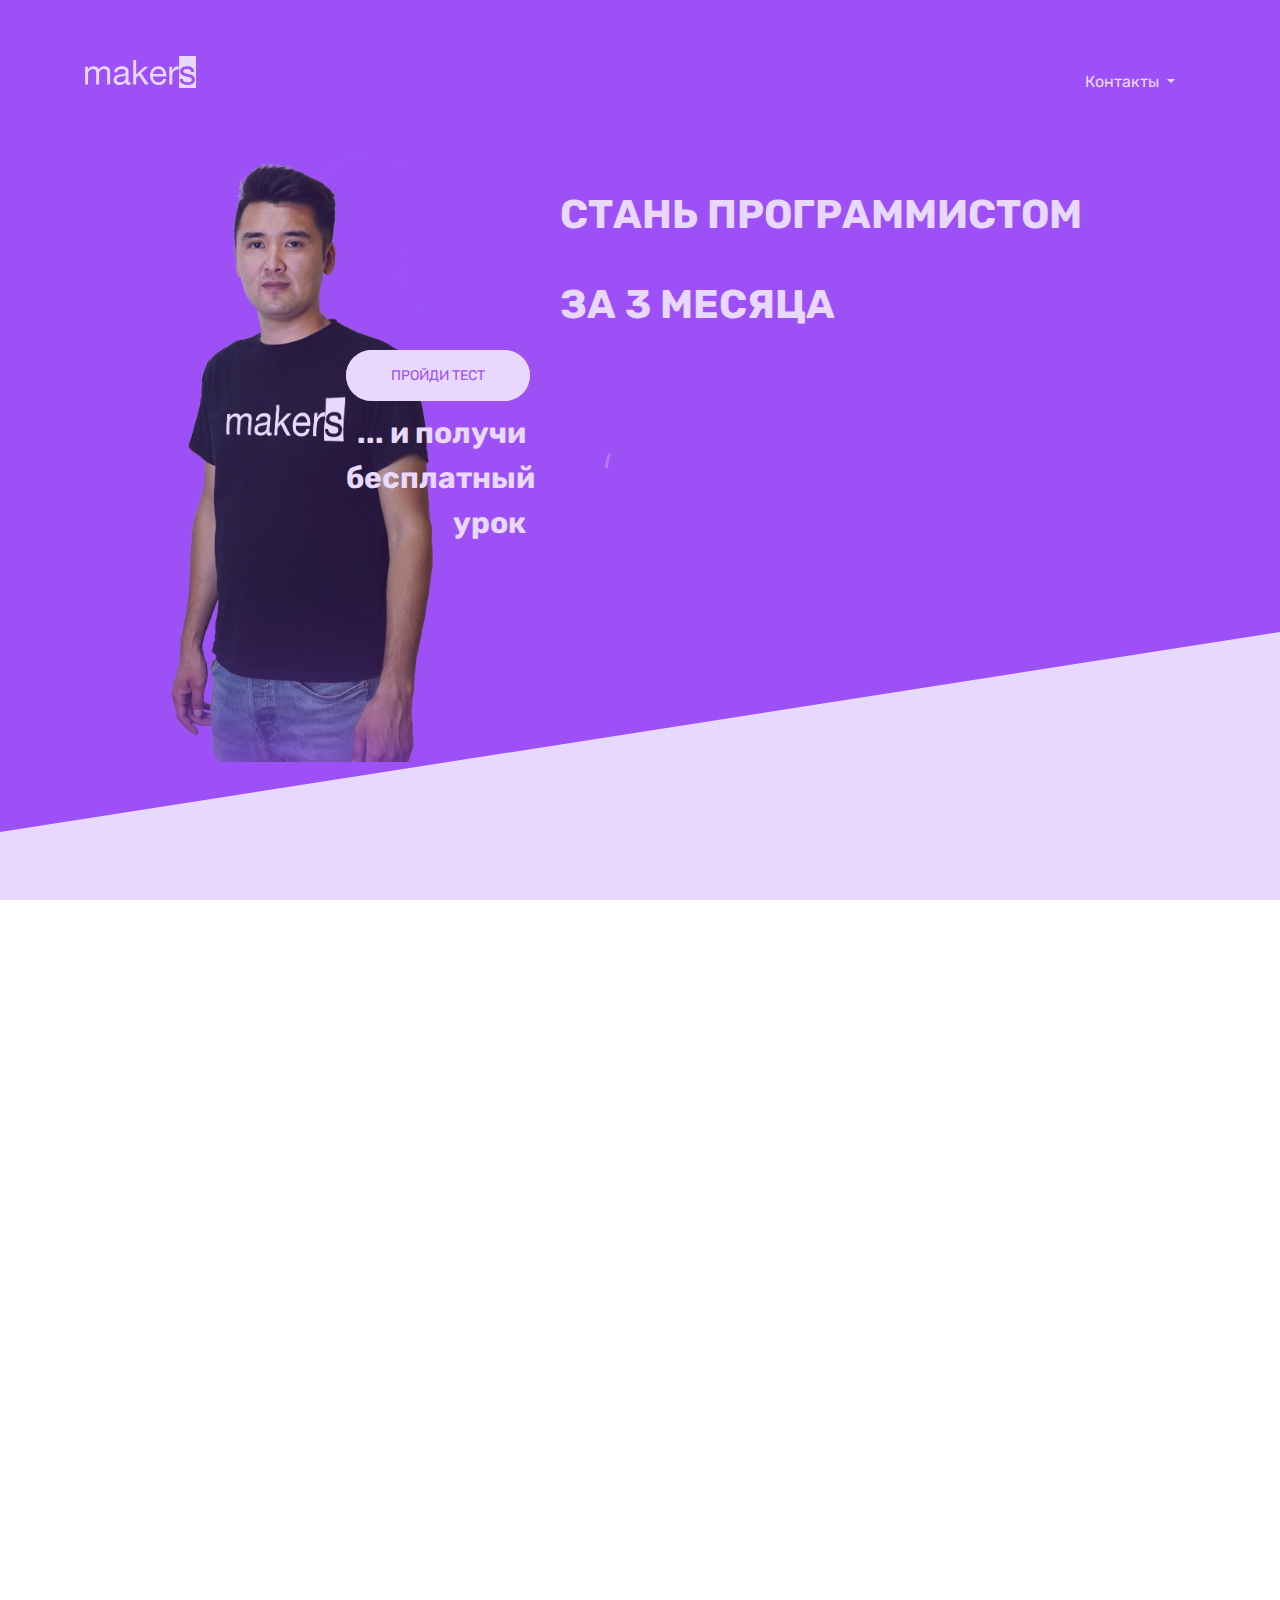
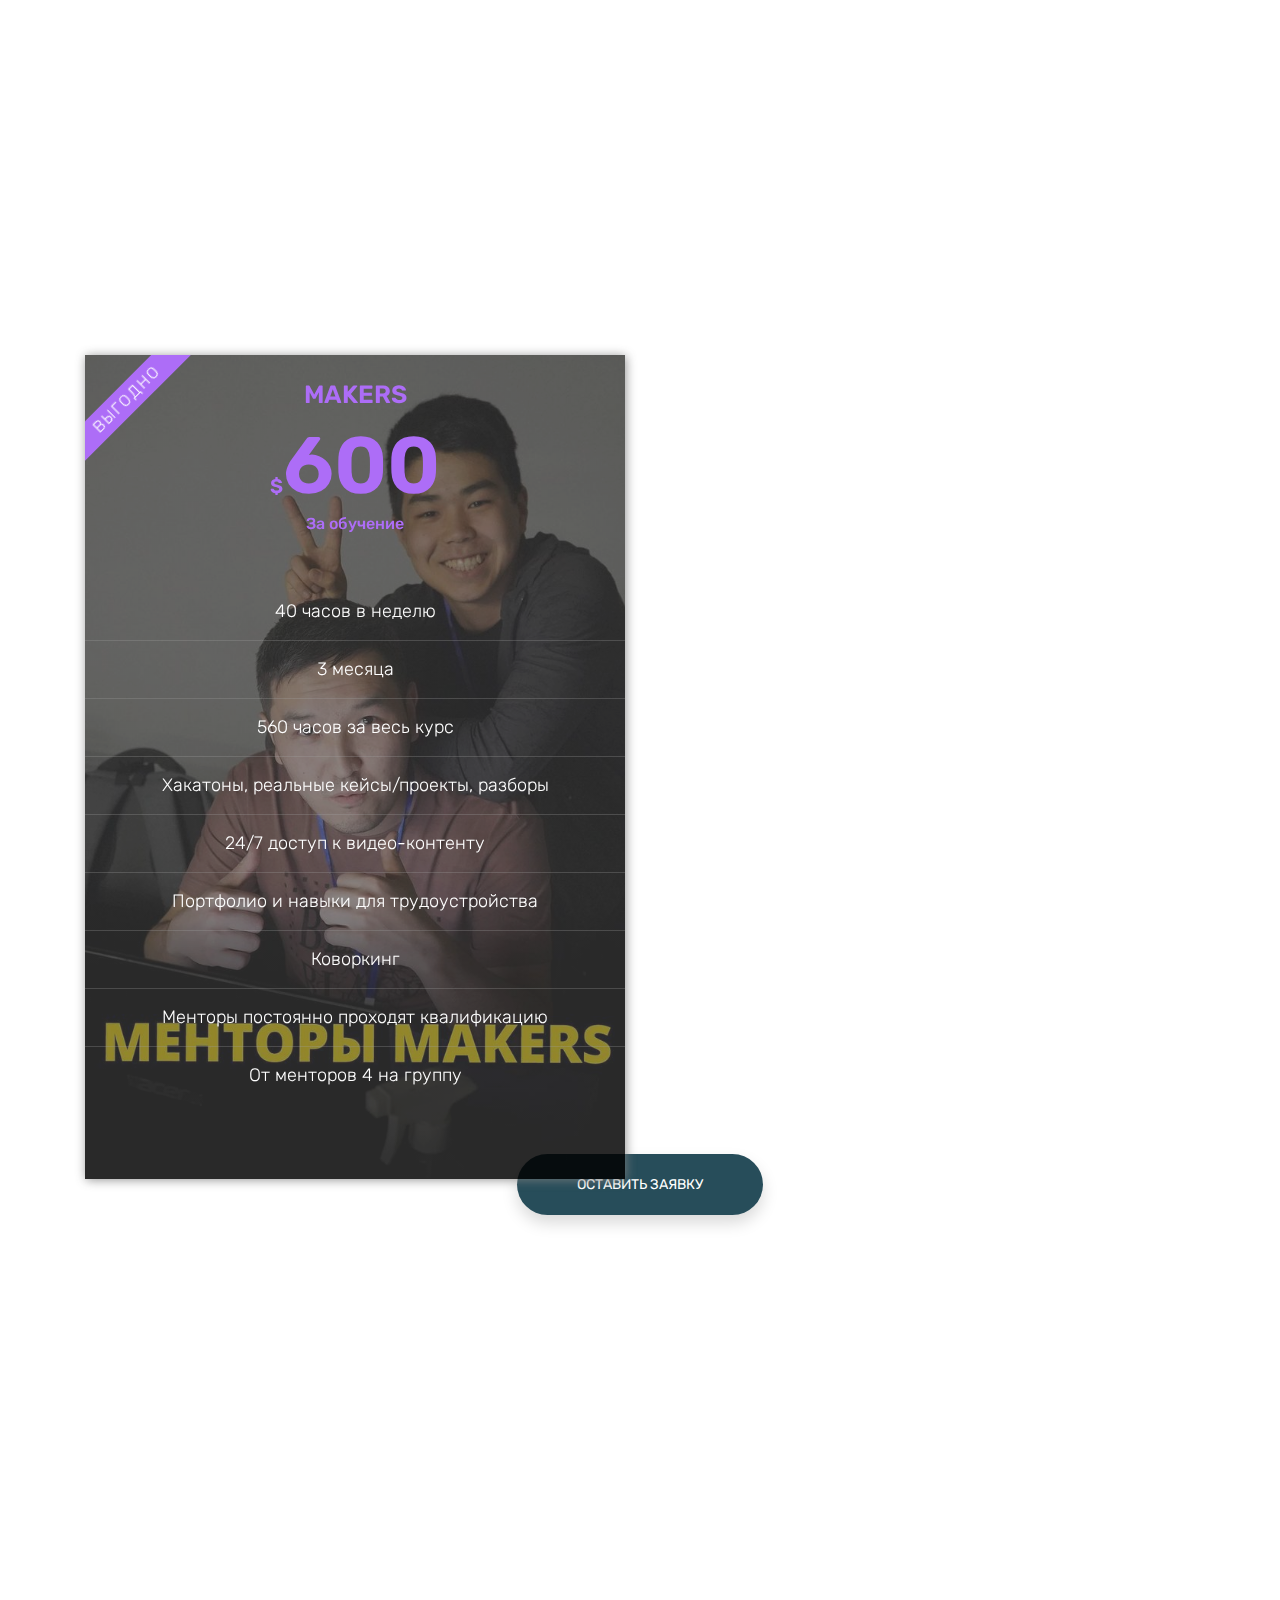
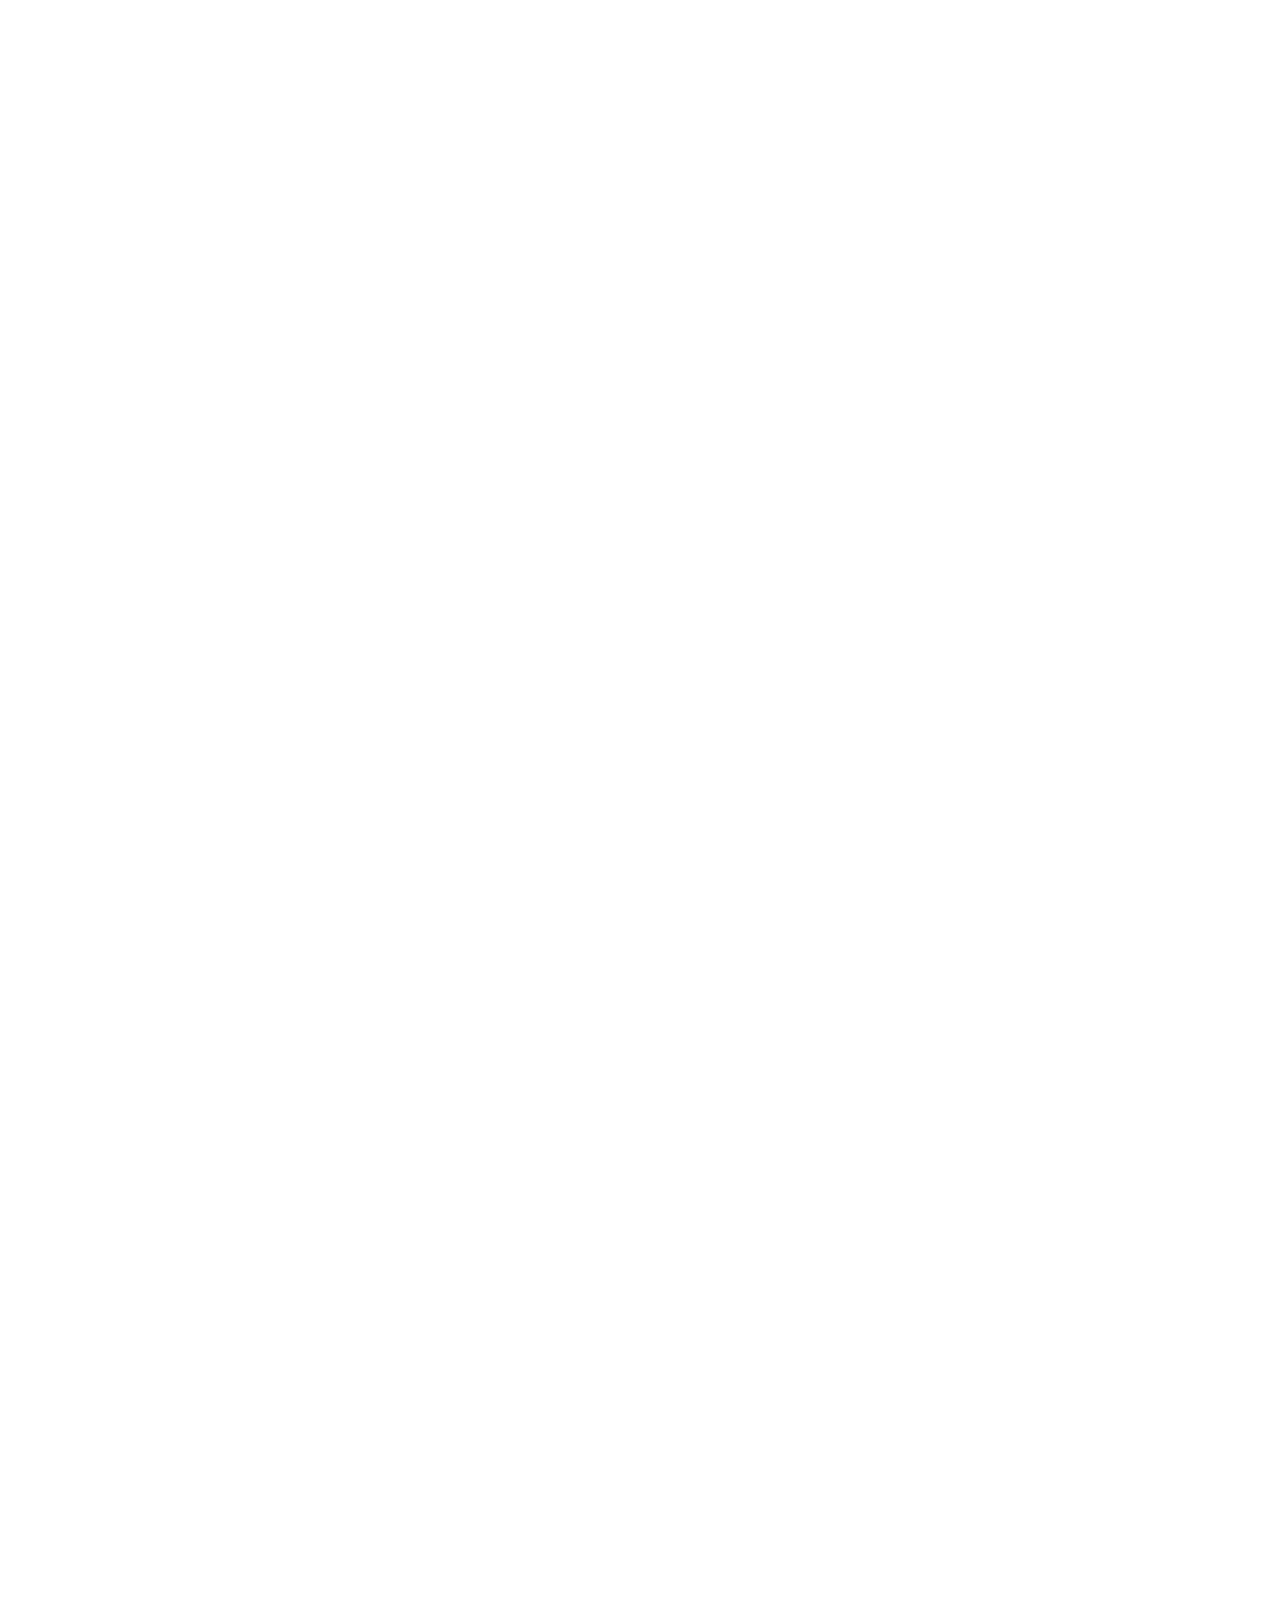
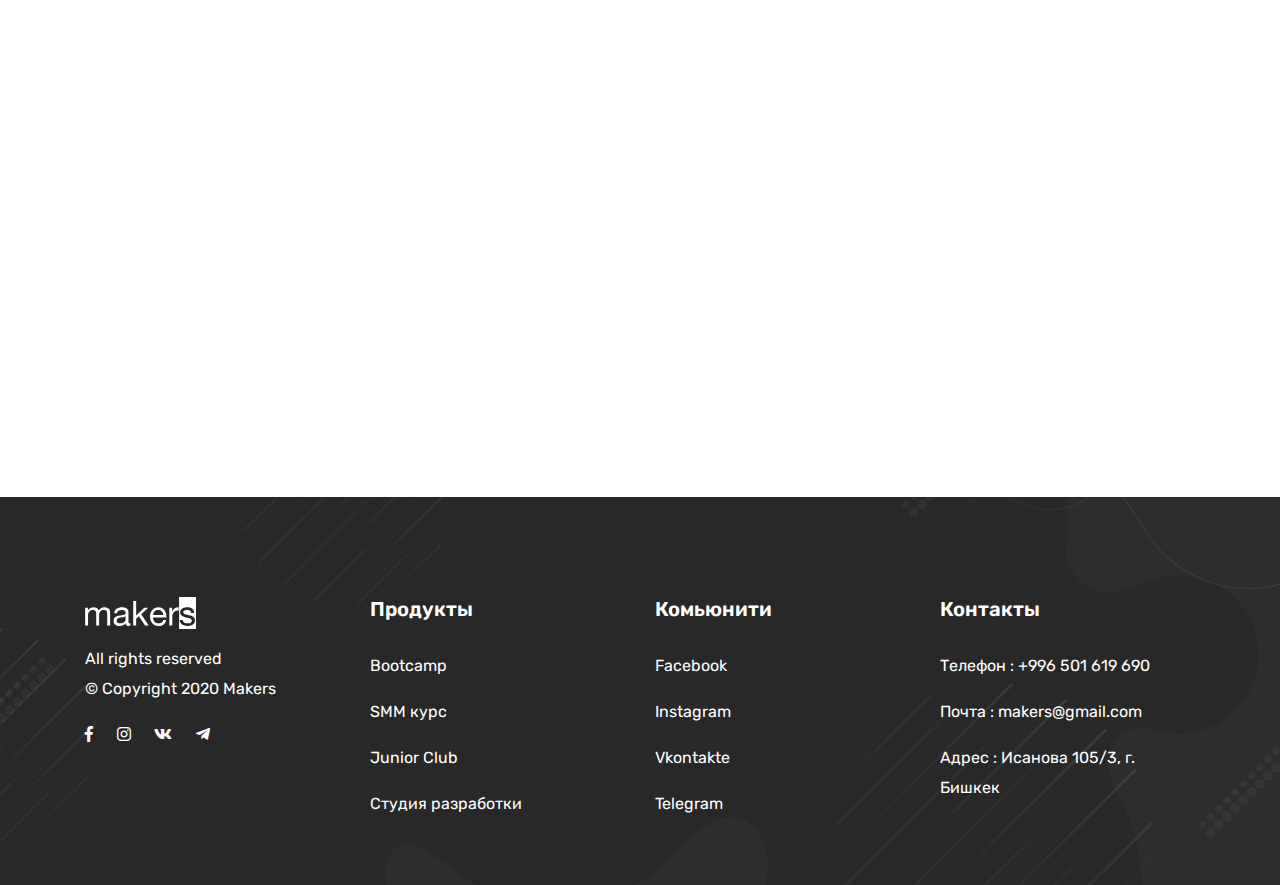
==== commit 6ebb55d4: "all" ====
--- a/index.html
+++ b/index.html
@@ -5,6 +5,7 @@
     <meta charset="utf-8">
     <meta http-equiv="X-UA-Compatible" content="IE=edge">
     <meta name="viewport" content="width=device-width, initial-scale=1">
+
     <!-- The above 3 meta tags *must* come first in the head; any other head content must come *after* these tags -->
     <title>Makers Landing Page | V.2</title>
 
@@ -38,8 +39,13 @@
     <link href="assets/css/main.css" rel="stylesheet">
     <link href="assets/css/slider-begy.css" rel="stylesheet">
 
+    <!-- Font lobster -->
+    <link rel="preconnect" href="https://fonts.googleapis.com">
+    <link rel="preconnect" href="https://fonts.gstatic.com" crossorigin>
+    <link href="https://fonts.googleapis.com/css2?family=Lobster&display=swap" rel="stylesheet">
+
     <!-- Themes * You can select your color from color-1 , color-2 , color-3 , color-4 , ..etc * -->
-    <!-- <link href="assets/css/color-1.css" rel="stylesheet"> -->
+    <link href="assets/css/color-1.css" rel="stylesheet">
     <!-- <link href="assets/css/color-1.css" rel="stylesheet"> -->
     <!-- <link href="assets/css/color-2.css" rel="stylesheet"> -->
     <!-- <link href="assets/css/color-3.css" rel="stylesheet"> -->
@@ -59,7 +65,7 @@
     <!-- <link href="assets/css/color-17.css" rel="stylesheet"> -->
     <!-- <link href="assets/css/color-18.css" rel="stylesheet"> -->
     <!-- <link href="assets/css/color-19.css" rel="stylesheet"> -->
-    <link href="assets/css/color-20.css" rel="stylesheet">
+    <!-- <link href="assets/css/color-20.css" rel="stylesheet"> -->
 
     <!-- HTML5 shim and Respond.js for IE8 support of HTML5 elements and media queries -->
     <!-- WARNING: Respond.js doesn't work if you view the page via file:// -->
@@ -67,6 +73,27 @@
           <script src="https://oss.maxcdn.com/html5shiv/3.7.3/html5shiv.min.js"></script>
           <script src="https://oss.maxcdn.com/respond/1.4.2/respond.min.js"></script>
         <![endif]-->
+
+    <!-- Facebook Pixel Code -->
+    <script>
+        !function (f, b, e, v, n, t, s) {
+            if (f.fbq) return; n = f.fbq = function () {
+                n.callMethod ?
+                    n.callMethod.apply(n, arguments) : n.queue.push(arguments)
+            };
+            if (!f._fbq) f._fbq = n; n.push = n; n.loaded = !0; n.version = '2.0';
+            n.queue = []; t = b.createElement(e); t.async = !0;
+            t.src = v; s = b.getElementsByTagName(e)[0];
+            s.parentNode.insertBefore(t, s)
+        }(window, document, 'script',
+            'https://connect.facebook.net/en_US/fbevents.js');
+        fbq('init', '409246729659645');
+        fbq('track', 'PageView');
+    </script>
+    <noscript><img height="1" width="1" style="display:none"
+            src="https://www.facebook.com/tr?id=409246729659645&ev=PageView&noscript=1" /></noscript>
+    <!-- End Facebook Pixel Code -->
+
 </head>
 
 <body data-spy="scroll" data-target="#main_menu" data-offset="70">
@@ -82,30 +109,38 @@
     <header class="foxapp-header">
         <nav class="navbar navbar-expand-lg navbar-light" id="foxapp_menu">
             <div class="container">
-                <a class="navbar-brand" href="index.html">
-                    <img src="assets/img/makers_white.svg" height="32" alt="">
-                </a>
-                <!-- <button class="navbar-toggler" type="button" data-toggle="collapse" data-target="#main_menu"
+                <div class="navbar-parent">
+                    <a class="navbar-brand" href="index.html">
+                        <img src="assets/img/makers_white.svg" height="32" alt="">
+                    </a>
+                    <!-- <button class="navbar-toggler" type="button" data-toggle="collapse" data-target="#main_menu"
                     aria-controls="main_menu" aria-expanded="false" aria-label="Toggle navigation">
                     <span class="navbar-toggler-icon"></span>
                 </button> -->
-                <div class="" id="main_menu">
-                    <ul class="navbar-nav ml-auto">
-                        <li class="nav-item dropdown">
-                            <a class="nav-link dropdown-toggle" href="#" id="navbarDropdown" role="button"
-                                data-toggle="dropdown" aria-haspopup="true" aria-expanded="false">
-                                Контакты
-                            </a>
-                            <div class="dropdown-menu" aria-labelledby="navbarDropdown">
-                                <a class="dropdown-item anchor" href="mailto:makerskg@gmail.com"
-                                    target="_blank">makers@gmail.com</a>
-                                <a class="dropdown-item anchor" href="https://go.2gis.com/6dwvi" target="_blank">Исанова
-                                    105/3, г. Бишкек</a>
-                                <a class="dropdown-item anchor" href="tel:+996501619690" target="_blank">+996 501 619
-                                    690</a>
-                            </div>
-                        </li>
-                    </ul>
+                    <div class="navbar-ul" id="main_menu">
+                        <ul class="navbar-nav ml-auto">
+                            <li class="nav-item dropdown">
+                                <a class="nav-link dropdown-toggle" href="#" id="navbarDropdown" role="button"
+                                    data-toggle="dropdown" aria-haspopup="true" aria-expanded="false">
+                                    Контакты
+                                </a>
+                                <div class="dropdown-menu" aria-labelledby="navbarDropdown">
+                                    <a class="dropdown-item anchor" href="mailto:makerskg@gmail.com" target="_blank"><i
+                                            class="far fa-envelope icon"></i>makers@gmail.com</a>
+                                    <a class="dropdown-item anchor" href="tel:+996501619690" target="_blank"><i
+                                            class="fas fa-phone icon"></i>+996 501 619
+                                        690</a>
+                                    <a class="dropdown-item anchor" href="https://www.instagram.com/makerskg"
+                                        target="_blank"><i class="fab fa-instagram icon"></i>Instagram</a>
+                                    <a class="dropdown-item anchor" href="https://t.me/makerskg" target="_blank"><i
+                                            class="far fa-paper-plane icon"></i>Telegram</a>
+                                    <a class="dropdown-item anchor" href="https://go.2gis.com/6dwvi" target="_blank"><i
+                                            class="fas fa-map-marker-alt icon"></i>Исанова
+                                        105/3, г. Бишкек</a>
+                                </div>
+                            </li>
+                        </ul>
+                    </div>
                 </div>
             </div>
         </nav>
@@ -117,22 +152,22 @@
         <div class="content-bottom">
             <div class="container">
                 <div class="row align-items-start leave-request-parent">
-                    <div class="col-md-6 col-12" data-aos="fade-left" data-aos-delay="200">
-                        <div class="align-items-center" style="margin-top: -100px;">
-                            <img src="assets/img/cristiano-standing.png" class="overlay-main-img" alt=" ...">
+                    <div class="col-md-5 col-12" data-aos="fade-left" data-aos-delay="200">
+                        <div class="align-items-center " style="margin-top: -68px;">
+                            <img src="assets/img/aibek-intro.png" class="overlay-main-img" alt=" ...">
                             <div class="overlay-main-text">
                                 <a href="https://onlinetestpad.com/t/makersprebootcamp" target="_blank"
-                                    class="btn btn-primary btn-white shadow btn-theme"><span>Пройди
+                                    class="btn btn-primary btn-white shadow btn-theme main-btn-intro"><span>Пройди
                                         тест</span></a>
                                 <div class="btn-mini-text">... и получи бесплатный <br> урок</div>
                             </div>
                         </div>
 
-                        <div class="leave-request-mobile-block">
+                        <!-- <div class="leave-request-mobile-block">
                             <button id="myBtn"
                                 class="btn btn-primary btn-white shadow btn-theme leave-request-mobile thisBtn"><span>Оставить
                                     заявку</span></button>
-                        </div>
+                        </div> -->
                         <!-- <div class="card  text-white" style="width: 500px; height: auto;">
                             <img src="assets/img/cristiano-standing.png" class="card-img" alt="...">
                             <div class="card-img-overlay">
@@ -142,7 +177,7 @@
                             </div>
                         </div> -->
                     </div>
-                    <div class="col-md-6 col-12" data-aos="fade-right">
+                    <div class="col-md-7 col-12" data-aos="fade-right">
                         <h2>Стань программистом <br> за 3 месяца</h2>
                         <!-- <h2 style="margin-top: -35px">за 3 месяца</h2> -->
                         <!-- <div class="main-video">
@@ -156,7 +191,7 @@
                                 title="YouTube video player" frameborder="0"
                                 allow="accelerometer; autoplay; clipboard-write; encrypted-media; gyroscope; picture-in-picture"
                                 allowfullscreen></iframe> -->
-                            <video autoplay muted class="video" src="./assets/video/makers.mp4"></video>
+                            <video autoplay muted loop class="video" src="./assets/video/makers_main.mp4"></video>
                         </div>
 
                         <!-- <iframe width="560" height="315" src="https://www.youtube.com/embed/wQ-1NDoO1Nc"
@@ -166,11 +201,6 @@
 
                     </div>
                 </div>
-
-                <!-- Trigger/Open The Modal -->
-                <button id="myBtn"
-                    class="btn btn-primary btn-white shadow btn-theme leave-request thisBtn"><span>Оставить
-                        заявку</span></button>
 
 
 
@@ -226,13 +256,10 @@
                 <div class="carousel_track-container">
                     <ul class="carousel_track">
                         <li class="carousel_slide current-slide" data-find="rengoku">
-                            <img class="carousel_image" src="http://x-tech.am/wp-content/uploads/2013/10/blog21.jpg"
-                                alt="First slide">
+                            <img class="carousel_image" src="./assets/img/interactives.png" alt="First slide">
                         </li>
                         <li class="carousel_slide" data-find="gojo">
-                            <img class="carousel_image"
-                                src="https://www.cybersecurity-insiders.com/wp-content/uploads/2017/07/Team.png"
-                                alt="Second slide">
+                            <img class="carousel_image" src="./assets/img/team.png" alt="Second slide">
                         </li>
                         <li class="carousel_slide" data-find="yuji">
                             <img class="carousel_image"
@@ -240,9 +267,7 @@
                                 alt="Third slide">
                         </li>
                         <li class="carousel_slide" data-find="izuku">
-                            <img class="carousel_image"
-                                src="https://kajabi-storefronts-production.kajabi-cdn.com/kajabi-storefronts-production/themes/2968041/settings_images/mDMVjQXySiy6SIIIv9gQ_happy_team_2.png"
-                                alt="Third slide">
+                            <img class="carousel_image" src="./assets/img/Community1.png" alt="Third slide">
                         </li>
                         <li class="carousel_slide" data-find="naruto">
                             <img class="carousel_image"
@@ -313,6 +338,12 @@
                                 <li>40 часов в неделю</li>
                                 <li>3 месяца</li>
                                 <li>560 часов за весь курс</li>
+                                <li>Хакатоны, реальные кейсы/проекты, разборы</li>
+                                <li>24/7 доступ к видео-контенту</li>
+                                <li>Портфолио и навыки для трудоустройства</li>
+                                <li>Коворкинг</li>
+                                <li>Менторы постоянно проходят квалификацию</li>
+                                <li>От менторов 4 на группу</li>
                             </ul>
                             <div class="space-50"></div>
                         </div>
@@ -332,12 +363,27 @@
                                 <li>9 часов в неделю</li>
                                 <li>9 месяцев</li>
                                 <li>360 часов за 9 месяцев</li>
+                                <li style="color: transparent; border-bottom: none;" class="disappear-at-768">_</li>
+                                <li style="color: transparent; border-bottom: none;" class="disappear-at-768">_</li>
+                                <li style="color: transparent; border-bottom: none;" class="disappear-at-768">_</li>
+                                <li style="color: transparent; border-bottom: none;" class="disappear-at-768">_</li>
+                                <li style="color: transparent; border-bottom: none;" class="disappear-at-768">_</li>
+                                <li style="color: transparent; border-bottom: none;" class="disappear-at-768">_</li>
                             </ul>
                             <div class="space-50"></div>
                         </div>
                     </div>
                 </div>
+                <!-- Trigger/Open The Modal -->
+                <div class="leave-request-parent-div" style="width: 100%; text-align: center; padding-top: 45px;">
+                    <a style="color: #fff; " href="#git_in_touch">
+                        <button id="myBtn" class="btn btn-primary  shadow  leave-request thisBtn">
+                            Оставить заявку
+                        </button>
+                    </a>
+                </div>
             </div>
+
         </div>
     </section>
     <!-- End App Price  -->
@@ -361,113 +407,103 @@
                     <div class="testimonial-slider" data-aos="fade-up">
                         <div class="item">
                             <div class="client-testimonial">
-                                <p>
-                                    Completely build backend ROI whereas cross-media metrics. Collaboratively deploy
-                                    customer directed web-readiness via global testing procedures. Appropriately
-                                    reinvent distributed innovation.
-                                </p>
+                                <div class="iframe-parent">
+                                    <iframe class="responsive-iframe" src="https://www.youtube.com/embed/DsWbyAVSRIA">
+                                    </iframe>
+                                </div>
                             </div>
                             <div class="client-info d-flex align-items-center">
-                                <figure>
-                                    <img src="https://via.placeholder.com/60x60" class="img-fluid" alt="">
+                                <figure style="display: flex;">
+                                    <img src="./assets/img/makers_logo.svg" class="img-fluid" alt="">
                                 </figure>
                                 <div>
-                                    <h3>Сатору Годжо</h3>
-                                    <h6>Учитель - Токийская школа магии</h6>
+                                    <h3>Мирбек</h3>
+                                    <h6>выпускник Makers</h6>
                                 </div>
                             </div>
                         </div>
                         <div class="item">
                             <div class="client-testimonial">
-                                <p>
-                                    If you can design one thing you can design everything with Front. Just believe it.
-                                    Collaboratively repurpose performance based e-commerce without cost. It's beautiful
-                                    and the coding is done quickly and seamlessly.
-                                </p>
+                                <div class="iframe-parent">
+                                    <iframe class="responsive-iframe" src="https://www.youtube.com/embed/mkZS7z3uusA">
+                                    </iframe>
+                                </div>
                             </div>
                             <div class="client-info d-flex align-items-center">
-                                <figure>
-                                    <img src="https://via.placeholder.com/60x60" class="img-fluid" alt="">
+                                <figure style="display: flex;">
+                                    <img src="./assets/img/makers_logo.svg" class="img-fluid" alt="">
                                 </figure>
                                 <div>
-                                    <h3>Камада Танжиро</h3>
-                                    <h6>Охотник на демонов - Япония</h6>
+                                    <h3>Нигара</h3>
+                                    <h6>выпускница Makers</h6>
                                 </div>
                             </div>
                         </div>
                         <div class="item">
                             <div class="client-testimonial">
-                                <p>
-                                    If you can design one thing you can design everything with Front. Just believe it.
-                                    Collaboratively repurpose performance based e-commerce without cost. It's beautiful
-                                    and the coding is done quickly and seamlessly.
-                                </p>
+                                <div class="iframe-parent">
+                                    <iframe class="responsive-iframe" src="https://www.youtube.com/embed/6pdBUhgljKo">
+                                    </iframe>
+                                </div>
                             </div>
                             <div class="client-info d-flex align-items-center">
-                                <figure>
-                                    <img src="https://via.placeholder.com/60x60" class="img-fluid" alt="">
+                                <figure style="display: flex;">
+                                    <img src="./assets/img/makers_logo.svg" class="img-fluid" alt="">
                                 </figure>
                                 <div>
-                                    <h3>Мидория Изуку</h3>
-                                    <h6>Про герой - ЮЭЙ</h6>
+                                    <h3>Шарип</h3>
+                                    <h6>выпускник Makers</h6>
                                 </div>
                             </div>
                         </div>
                         <div class="item">
                             <div class="client-testimonial">
-                                <p>
-                                    Completely build backend ROI whereas cross-media metrics. Collaboratively deploy
-                                    customer directed web-readiness via global testing procedures. Appropriately
-                                    reinvent distributed innovation.
-                                </p>
+                                <div class="iframe-parent">
+                                    <iframe class="responsive-iframe" src="https://www.youtube.com/embed/XzewrHDKJQc">
+                                    </iframe>
+                                </div>
                             </div>
                             <div class="client-info d-flex align-items-center">
-                                <figure>
-                                    <img src="https://via.placeholder.com/60x60" class="img-fluid" alt="">
+                                <figure style="display: flex;">
+                                    <img src="./assets/img/makers_logo.svg" class="img-fluid" alt="">
                                 </figure>
                                 <div>
-                                    <h3>Итадори Юджи</h3>
-                                    <h6>Маг - Токийская магическая школа</h6>
+                                    <h3>Каныкей</h3>
+                                    <h6>выпускница Makers</h6>
                                 </div>
                             </div>
                         </div>
                         <div class="item">
                             <div class="client-testimonial">
-                                <p>
-                                    Lorem ipsum dolor sit amet consectetur adipisicing elit. Odit fugit dignissimos
-                                    nihil deleniti sunt enim cupiditate quia
-                                    officia suscipit est saepe atque expedita, natus numquam animi inventore harum
-                                    esse
-                                    ut.
-                                </p>
+                                <div class="iframe-parent">
+                                    <iframe class="responsive-iframe" src="https://www.youtube.com/embed/_BvZvg9G4IU">
+                                    </iframe>
+                                </div>
                             </div>
                             <div class="client-info d-flex align-items-center">
-                                <figure>
-                                    <img src="https://via.placeholder.com/60x60" class="img-fluid" alt="">
+                                <figure style="display: flex;">
+                                    <img src="./assets/img/makers_logo.svg" class="img-fluid" alt="">
                                 </figure>
                                 <div>
-                                    <h3>Куросаки Ичиго</h3>
-                                    <h6>Шинигами - Каракура Готей 13</h6>
+                                    <h3>Сара</h3>
+                                    <h6>выпускница Makers</h6>
                                 </div>
                             </div>
                         </div>
                         <div class="item">
                             <div class="client-testimonial">
-                                <p>
-                                    Lorem ipsum dolor sit amet consectetur adipisicing elit. Odit fugit dignissimos
-                                    nihil deleniti sunt enim cupiditate quia
-                                    officia suscipit est saepe atque expedita, natus numquam animi inventore harum
-                                    esse
-                                    ut.
-                                </p>
+                                <div class="iframe-parent">
+                                    <iframe class="responsive-iframe" src="https://www.youtube.com/embed/PO_zetqKsOw">
+                                    </iframe>
+                                </div>
                             </div>
                             <div class="client-info d-flex align-items-center">
-                                <figure>
-                                    <img src="https://via.placeholder.com/60x60" class="img-fluid" alt="">
+                                <figure style="display: flex;">
+                                    <img src="./assets/img/makers_logo.svg" class="img-fluid" alt="">
                                 </figure>
                                 <div>
-                                    <h3>Naruto Uzumaki</h3>
-                                    <h6>Hokage - Скрытый лист</h6>
+                                    <h3>Актан</h3>
+                                    <h6>выпускник Makers</h6>
                                 </div>
                             </div>
                         </div>
@@ -942,45 +978,33 @@
                     <h2>Оставь свои контакты и получи один из призов!</h2>
                 </div> -->
                 <div class="col-lg-6 col-12 gray-panel-contact categories" data-aos="fade-right">
-                    <h3>Оставь свои контакты и получи один из призов!</h3>
-
-                    <!-- <script src="https://static.airtable.com/js/embed/embed_snippet_v1.js"></script><iframe
-                        class="airtable-embed airtable-dynamic-height"
-                        src="https://airtable.com/embed/shrplXVbdSWe9nnAs?backgroundColor=blue" frameborder="0"
-                        onmousewheel="" width="100%" height="1343"
-                        style="background: transparent; border: 1px solid #ccc;"></iframe> -->
-                    <form target="hidden_iframe"
-                        action="https://docs.google.com/forms/u/0/d/e/1FAIpQLSdPhM5L2te1MX3E4X4BLdYmTryJ7GD6XWpDbI27mBirxn0Yrw/formResponse"
-                        data-aos="fade-up">
-
-                        <iframe name="hidden_iframe" id="hidden_iframe" style="display:none;"
-                            src="https://docs.google.com/forms/d/e/1FAIpQLSdPhM5L2te1MX3E4X4BLdYmTryJ7GD6XWpDbI27mBirxn0Yrw/viewform?embedded=true"
-                            width="640" height="773" frameborder="0" marginheight="0" marginwidth="0">Загрузка…</iframe>
+                    <h3 class="form-main-title">Оставь свои контакты и получи один из призов!</h3>
+
+                    <form data-aos="fade-up">
                         <div class="d-flex flex-column inside-form">
                             <div class="">
                                 <div class="form-group">
-                                    <input name="entry.441433024" type="text" class="form-control inp-name"
-                                        placeholder="Введите ваше имя">
+                                    <input type="text" class="form-control inp-name" placeholder="Введите ваше имя">
                                     <span class="focus-border"></span>
                                 </div>
                             </div>
                             <div class="">
                                 <div class="form-group">
-                                    <input name="entry.1096464599" type="number" class="form-control inp-phone"
+                                    <input type="number" class="form-control inp-phone"
                                         placeholder="Введите ваш телефон">
                                     <span class="focus-border"></span>
-                                    <input style="opacity: 0;" type="text" name="entry.1824208857" value="website">
                                 </div>
                             </div>
                             <div class="">
                                 <div class="space-25"></div>
-                                <button type="submit" id="myBtnSecond"
+                                <button id="myBtnSecond"
                                     class="btn-submit btn btn-primary shadow btn-colord btn-theme btn-spin go-spin"><span>Отправить</span>
                                 </button>
-                                <button>ok</button>
                             </div>
                         </div>
                     </form>
+                    <div class="space-50"></div>
+                    <div class="space-50"></div>
                     <div class="space-50"></div>
 
                 </div>
@@ -1154,6 +1178,8 @@
     <script src="assets/js/carousel.js"></script>
     <script src="assets/js/tabCarousel.js"></script>
 
+    <script src="./assets/js/request.js"></script>
+
 
 </body>
 
--- a/assets/css/main.css
+++ b/assets/css/main.css
@@ -43,6 +43,18 @@
 ------------------------------*/
 
 @import url('https://fonts.googleapis.com/css?family=Lato:300,400,700,900&subset=latin-ext');
+
+
+.navbar-brand{
+    align-self: flex-start;
+}
+.navbar-nav{
+    align-self: flex-start;
+}
+
+.icon{
+    margin-right: 10px;
+}
 
 body {
     font-family: 'Lato', sans-serif;
@@ -313,6 +325,14 @@
     03. START HEADER STYLE
 ------------------------------*/
 
+.main-btn-intro{
+    /* border: 10px solid rgb(61, 130, 121); */
+    transition: 0.3s ease-in;
+}
+.main-btn-intro:hover{
+    /* border: 10px solid #fff; */
+}
+
 .foxapp-header {
     position: absolute;
     top: 50px;
@@ -472,6 +492,33 @@
     }
 }
 
+.navbar-parent{
+    width: 100%;
+    display: flex;
+    flex-direction: row;
+    align-items: center;
+    justify-content: space-between;
+}
+
+@media all and (max-width: 389px){
+    .navbar-parent{
+        display: flex;
+        flex-direction: column;
+        align-items: center;
+        justify-content: center;
+    }
+    .foxapp-header {
+        position: absolute;
+        top: 20px;
+        left: 0;
+        right: 0;
+        z-index: 999;
+    }
+    .navbar-brand{
+        align-self: center;
+    }
+}
+
 /*------------------------------
     03. End HEADER STYLE
 ------------------------------*/
@@ -498,7 +545,8 @@
 
 .slide .overlay-main-img{
     width: 100%;
-  position: relative;
+    /* max-width: 1000px; */
+    position: relative;
 }
 .slide .overlay-main-text{
     position: absolute;
@@ -516,7 +564,7 @@
     justify-content: center;
     margin: 0;
     align-items: center; */
-    max-width: 500px;
+    max-width: 700px;
 }
 
 .slide .main-video .video{
@@ -627,16 +675,16 @@
 
 
 
-.slide .leave-request{
-    /* position: absolute;
-    top: 70%;
-    left: 50%;
-    z-index: 200;
-    transform: translateX(-50%); */
-    margin-top: -450px;
-    margin-left: 50%;
-    transform: translateX(-50%);
+.leave-request{
     padding: 20px 60px;
+    background: rgb(39, 77, 90) !important;
+    color: #fff;
+}
+.leave-request:hover{
+    background: rgb(61, 130, 121) !important;
+}
+.leave-request:focus{
+    outline: none;
 }
 
 .play{
@@ -649,6 +697,7 @@
 
 .slide .content-bottom {
     padding-top: 150px;
+    padding-bottom: 20px;
     position: relative;
     z-index: 1;
 }
@@ -673,6 +722,15 @@
     max-width: 400px;
 }
 
+.disappear-at-768{
+    display: block;
+}
+
+.prize-font{
+    font-family: 'Lobster', cursive;
+    color: #fff !important;
+}
+
 @media (max-width: 1366px) {
     .slide .content-bottom {
         padding-top: 170px;
@@ -705,7 +763,7 @@
 
 @media (max-width: 768px) {
     .slide .content-bottom h2 {
-        font-size: 55px;
+        /* font-size: 55px; */
         line-height: 60px;
     }
     .slide .main-video{
@@ -717,6 +775,26 @@
         transform: translateX(-50%);
         padding: 20px 60px;
     }
+    .slide .overlay-main-text{
+        position: absolute;
+        top: 400px;
+        right: 50%;
+        transform: translateX(50%);
+        font-weight: bold;
+        text-align: right;
+        font-size: 30px;
+    }
+    .slide .btn-mini-text {
+        color: #fff;
+        max-width: 180px;
+        text-align: center;
+        padding-top: 10px;
+    }
+}
+@media all and (max-width: 767px){
+    .disappear-at-768{
+        display: none;
+    }
 }
 
 @media all and (max-width: 540px){
@@ -733,6 +811,66 @@
         text-align: center
     }
 }
+
+@media all and (max-width: 490px){
+    .slide .overlay-main-text{
+        position: absolute;
+        top: 350px;
+        right: 50%;
+        transform: translateX(50%);
+        font-weight: bold;
+        text-align: right;
+        font-size: 30px;
+    }
+}
+@media all and (max-width: 415px){
+    .slide .overlay-main-text{
+        position: absolute;
+        top: 300px;
+        right: 50%;
+        transform: translateX(50%);
+        font-weight: bold;
+        text-align: right;
+        font-size: 30px;
+    }
+    .btn-mini-text{
+        font-size: 20px;
+    }
+}
+@media all and (max-width: 385px){
+    .slide .overlay-main-text{
+        position: absolute;
+        top: 250px;
+        right: 50%;
+        transform: translateX(50%);
+        font-weight: bold;
+        text-align: right;
+        font-size: 30px;
+    }
+}
+@media all and (max-width: 323px){
+    .slide .overlay-main-text{
+        position: absolute;
+        top: 200px;
+        right: 50%;
+        transform: translateX(50%);
+        font-weight: bold;
+        text-align: right;
+        font-size: 30px;
+    }
+}
+@media all and (max-width: 313px){
+    .slide .overlay-main-text{
+        position: absolute;
+        top: 190px;
+        right: 50%;
+        transform: translateX(50%);
+        font-weight: bold;
+        text-align: right;
+        font-size: 30px;
+    }
+}
+
 @media all and (max-width: 350px){
     .slide .content-bottom h2 {
         font-size: 28px;
@@ -1097,7 +1235,7 @@
 }
 
 .clients-testimonial .testimonial-slider .item .client-testimonial {
-    padding: 3em;
+    padding: 1em;
     position: relative;
 }
 
@@ -1698,12 +1836,31 @@
 ------------------------------*/
 
 .git-in-touch .gray-panel-contact{
-    max-height: 400px;
+    max-height: 430px;
     max-width: 400px;
     background-color: rgba(158, 158, 158, 0.1);
     padding: 30px;
     text-align: center;
+    margin-bottom: 20px;
     /* border: 2px solid rgba(158, 158, 158, 0.1); */
+}
+
+.form-btn-new-class{
+    border: none;
+    background-color: rgb(39, 77, 90);
+    color: #fff;
+    border-radius: 50px;
+    padding: 15px 45px;
+    text-transform: uppercase;
+    font-size: 14px;
+    display: inline-block;
+    transition: 0.3s ease-in;
+}
+.form-btn-new-class:hover{
+    background: rgb(61, 130, 121) !important;
+}
+.form-btn-new-class:focus{
+    outline: none;
 }
 
 
@@ -1868,10 +2025,10 @@
 }
 
 footer .footer-widgets .widget ul li a:hover {
-    color: rgb(159, 21, 161);
+    color: rgb(61, 130, 121);
 }
 footer .footer-widgets .widget .widget-li a:hover {
-    color: rgb(159, 21, 161);
+    color: rgb(61, 130, 121);
 }
 
 footer .footer-widgets .widget ul li span {
@@ -1998,6 +2155,10 @@
 /*------------------------------
     23. START SIDEBAR 
 ------------------------------*/
+.form-main-title{
+    color: rgb(61, 130, 121);
+}
+
 aside.sidebar .gray-panel {
     background: rgba(158, 158, 158, 0.1);
     padding: 15px 30px;
@@ -2337,7 +2498,7 @@
 
 @media all and (max-width: 511px) {
     .leave-request {
-        display: none;
+        /* display: none; */
         /* margin: 0 !important;
         position: absolute;
         top: 650px;
@@ -2350,3 +2511,26 @@
         padding-bottom: 50px;
     }
 }
+
+
+
+/* REVIEWS from begy with video */
+
+.iframe-parent {
+    position: relative;
+    overflow: hidden;
+    width: 100%;
+    padding-top: 56.25%; /* 16:9 Aspect Ratio (divide 9 by 16 = 0.5625) */
+}
+
+/* Then style the iframe to fit in the container div with full height and width */
+.responsive-iframe {
+    position: absolute;
+    top: 0;
+    left: 0;
+    bottom: 0;
+    right: 0;
+    width: 100%;
+    height: 100%;
+    border: none;
+}--- a/assets/css/color-1.css
+++ b/assets/css/color-1.css
@@ -1,9 +1,10 @@
 /*------------------------------
     01. START FONT COLOR
 ------------------------------*/
-
+@import url('https://fonts.googleapis.com/css2?family=Rubik:wght@300;400;600;700&display=swap');
 body {
-    color: #333;
+    color: #9E51F6;
+    font-family: 'Rubik', sans-serif;
 }
 
 h1,
@@ -24,7 +25,7 @@
 aside.sidebar .recent-post .post h4 a,
 aside.sidebar .tags ul li a,
 .single-blog-page .blog-box .blog-details h3 {
-    color: #303952;
+    color: #9E51F6;
 }
 
 /*------------------------------
@@ -51,12 +52,12 @@
 .faq .accordion .card .card-header h5 .btn.collapsed,
 nav .pagination .page-item.active .page-link,
 aside.sidebar .gray-panel h3:after {
-    background: #00cdcd;
+    background: #9E51F6;
 }
 
 @media (max-width: 992px) {
     .foxapp-header {
-        background: #00cdcd;
+        background: #9E51F6;
     }
 }
 
@@ -77,7 +78,7 @@
 .blog-page .blog-box:hover .blog-details h3 a,
 .single-blog-page .blog-box .post-tag-area ul li a:hover,
 .comments-container .comments-list li .reply:hover {
-    color: #00cdcd;
+    color: #9E51F6;
 }
 
 .main-features .features-circle:before,
@@ -89,15 +90,15 @@
 aside.sidebar .search .form-group .form-control,
 .single-blog-page .blog-box .blog-details blockquote,
 .comments-form .form-group .form-control {
-    border-color: #00cdcd;
+    border-color: #9E51F6;
 }
 
 .clients-testimonial .testimonial-slider .item .client-testimonial:after {
-    border-top-color: #00cdcd;
+    border-top-color: #9E51F6;
 }
 
 .features-circle svg circle {
-    stroke: #00cdcd;
+    stroke: #9E51F6;
 }
 
 .lity,
--- a/assets/css/color-1.css
+++ b/assets/css/color-1.css
@@ -1,9 +1,10 @@
 /*------------------------------
     01. START FONT COLOR
 ------------------------------*/
-
+@import url('https://fonts.googleapis.com/css2?family=Rubik:wght@300;400;600;700&display=swap');
 body {
-    color: #333;
+    color: #9E51F6;
+    font-family: 'Rubik', sans-serif;
 }
 
 h1,
@@ -24,7 +25,7 @@
 aside.sidebar .recent-post .post h4 a,
 aside.sidebar .tags ul li a,
 .single-blog-page .blog-box .blog-details h3 {
-    color: #303952;
+    color: #9E51F6;
 }
 
 /*------------------------------
@@ -51,12 +52,12 @@
 .faq .accordion .card .card-header h5 .btn.collapsed,
 nav .pagination .page-item.active .page-link,
 aside.sidebar .gray-panel h3:after {
-    background: #00cdcd;
+    background: #9E51F6;
 }
 
 @media (max-width: 992px) {
     .foxapp-header {
-        background: #00cdcd;
+        background: #9E51F6;
     }
 }
 
@@ -77,7 +78,7 @@
 .blog-page .blog-box:hover .blog-details h3 a,
 .single-blog-page .blog-box .post-tag-area ul li a:hover,
 .comments-container .comments-list li .reply:hover {
-    color: #00cdcd;
+    color: #9E51F6;
 }
 
 .main-features .features-circle:before,
@@ -89,15 +90,15 @@
 aside.sidebar .search .form-group .form-control,
 .single-blog-page .blog-box .blog-details blockquote,
 .comments-form .form-group .form-control {
-    border-color: #00cdcd;
+    border-color: #9E51F6;
 }
 
 .clients-testimonial .testimonial-slider .item .client-testimonial:after {
-    border-top-color: #00cdcd;
+    border-top-color: #9E51F6;
 }
 
 .features-circle svg circle {
-    stroke: #00cdcd;
+    stroke: #9E51F6;
 }
 
 .lity,
